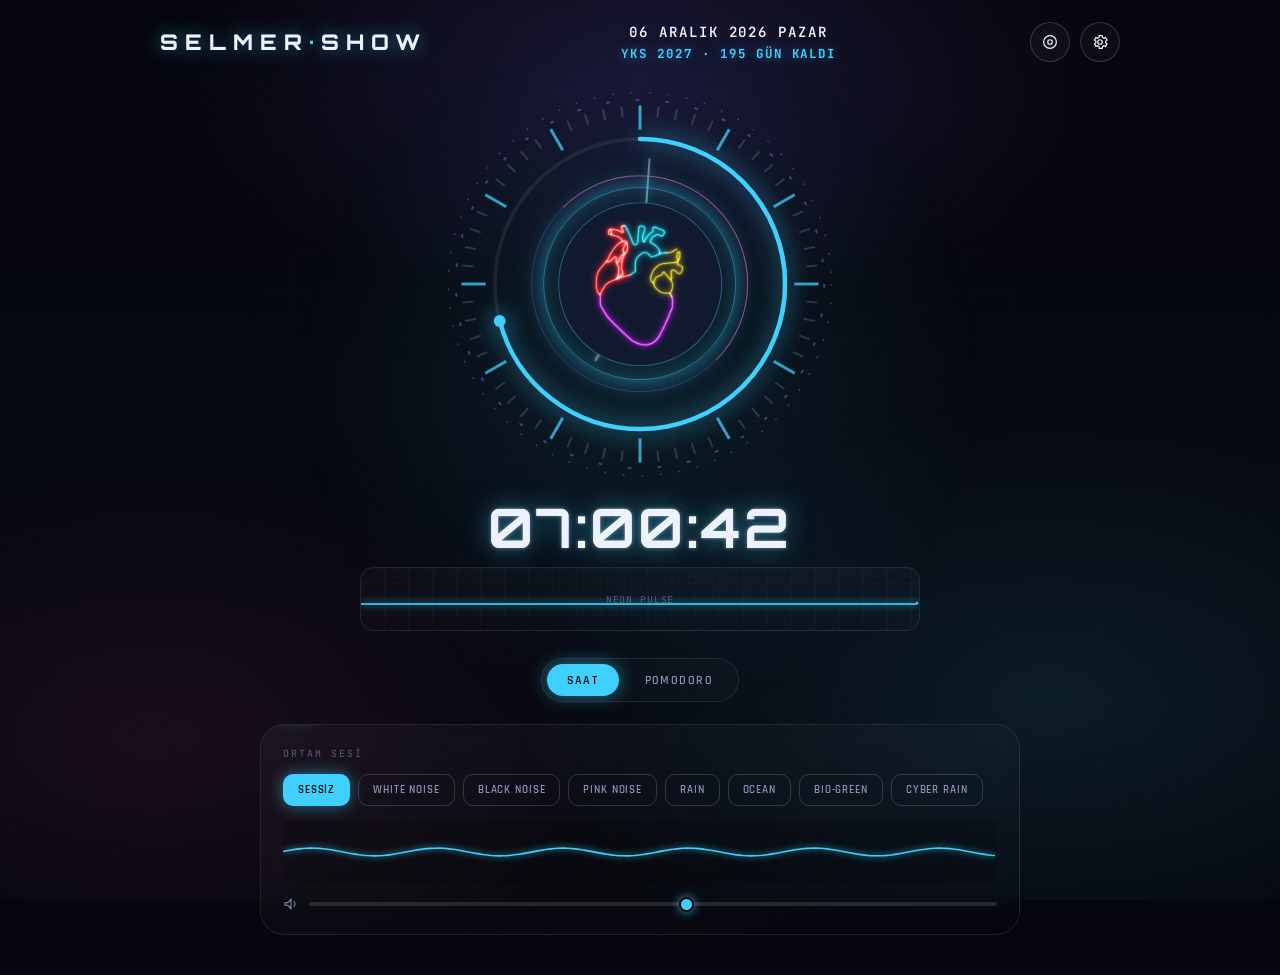
==== Pomodoro Clock.html @ 76d6b00a "Düzenleme-1" ====
<!DOCTYPE html>
<html lang="tr">
<head>
<meta charset="UTF-8">
<meta name="viewport" content="width=device-width, initial-scale=1.0, viewport-fit=cover">
<meta name="color-scheme" content="dark">
<title>SelmerShow // Odaklama ve Takip Arayüzü</title>
<link rel="preconnect" href="https://fonts.googleapis.com">
<link rel="preconnect" href="https://fonts.gstatic.com" crossorigin>
<link href="https://fonts.googleapis.com/css2?family=Orbitron:wght@500;700;800;900&family=Rajdhani:wght@400;500;600;700&family=JetBrains+Mono:wght@400;500;600;700&display=swap" rel="stylesheet">
<style>
*,*::before,*::after{box-sizing:border-box; margin:0; padding:0;}
html,body{height:100%;}
body{
  font-family:'Rajdhani',sans-serif;
  background:#05060d;
  color:#eef2ff;
  overflow-x:hidden;
  min-height:100vh;
  -webkit-font-smoothing:antialiased;
  text-rendering:optimizeLegibility;
}
button, input{font-family:inherit; color:inherit;}
button{cursor:pointer; background:none; border:none;}
img{-webkit-user-drag:none; user-select:none;}
::selection{background:rgba(120,160,255,.35);}

:root{
  --void-0:#05060d; --void-1:#0a0d1a; --void-2:#121a30; --void-3:#1b2545;
  --hairline: rgba(255,255,255,.09); --hairline-strong: rgba(255,255,255,.16);
  --text-0:#eef2ff; --text-dim:#8b93b8; --text-dimmer:#525c82;
  --radius-s:6px; --radius-m:14px; --radius-l:24px;
  --ease:cubic-bezier(.16,.84,.44,1);
  --beat-duration:0.95s; --glow-intensity:0.45;
  --tilt-x:0deg; --tilt-y:0deg; --px:0px; --py:0px;
  --c1:#3fd0ff; --c1-rgb:63,208,255; --c2:#7b6cff; --c2-rgb:123,108,255; --c3:#ff5da2; --c3-rgb:255,93,162;
}
[data-theme="cyberpunkBlue"]{ --c1:#3fd0ff; --c1-rgb:63,208,255; --c2:#7b6cff; --c2-rgb:123,108,255; --c3:#ff5da2; --c3-rgb:255,93,162; }
[data-theme="bioGreen"]{ --c1:#39ff9e; --c1-rgb:57,255,158; --c2:#0ee6c8; --c2-rgb:14,230,200; --c3:#c6ff4e; --c3-rgb:198,255,78; }
[data-theme="volcanicOrange"]{ --c1:#ff6a2b; --c1-rgb:255,106,43; --c2:#ff2e63; --c2-rgb:255,46,99; --c3:#ffc24e; --c3-rgb:255,194,78; }
[data-theme="neonMagenta"]{ --c1:#e93dff; --c1-rgb:233,61,255; --c2:#7b2fff; --c2-rgb:123,47,255; --c3:#3fe0ff; --c3-rgb:63,224,255; }
[data-theme="emeraldForest"]{ --c1:#00ff9d; --c1-rgb:0,255,157; --c2:#059669; --c2-rgb:5,150,105; --c3:#34d399; --c3-rgb:52,211,153; }
[data-theme="midnightAmethyst"]{ --c1:#a855f7; --c1-rgb:168,85,247; --c2:#6366f1; --c2-rgb:99,102,241; --c3:#ec4899; --c3-rgb:236,72,153; }
[data-theme="sunsetGold"]{ --c1:#f59e0b; --c1-rgb:245,158,11; --c2:#ef4444; --c2-rgb:239,68,68; --c3:#fbbf24; --c3-rgb:251,191,36; }
[data-theme="oceanBreeze"]{ --c1:#06b6d4; --c1-rgb:6,182,212; --c2:#3b82f6; --c2-rgb:59,130,246; --c3:#67e8f9; --c3-rgb:103,232,249; }

#bgCanvas{position:fixed; inset:0; width:100%; height:100%; z-index:0; display:block;}
#celebrationCanvas{position:fixed; inset:0; width:100%; height:100%; z-index:90; pointer-events:none; display:block;}

@keyframes screenRumble {
  0% { transform: translate(0, 0) rotate(0deg); }
  15% { transform: translate(-6px, 4px) rotate(-0.5deg); }
  30% { transform: translate(6px, -4px) rotate(0.5deg); }
  45% { transform: translate(-5px, -3px) rotate(-0.3deg); }
  60% { transform: translate(5px, 3px) rotate(0.3deg); }
  75% { transform: translate(-3px, 2px) rotate(-0.2deg); }
  100% { transform: translate(0, 0) rotate(0deg); }
}
body.screen-shake {
  animation: screenRumble 0.55s ease-in-out;
}
.void-overlay{
  position:fixed; inset:0; z-index:1; pointer-events:none;
  background:
    radial-gradient(ellipse 60% 45% at 50% 8%, rgba(var(--c2-rgb),.16), transparent 60%),
    radial-gradient(ellipse 70% 55% at 82% 78%, rgba(var(--c1-rgb),.10), transparent 60%),
    radial-gradient(ellipse 60% 50% at 12% 82%, rgba(var(--c3-rgb),.08), transparent 60%),
    linear-gradient(180deg, var(--void-0) 0%, #070911 45%, var(--void-0) 100%);
  transition:background 1.1s var(--ease);
}
.void-overlay::after{
  content:''; position:absolute; inset:0;
  background-image:
    linear-gradient(rgba(255,255,255,.025) 1px, transparent 1px),
    linear-gradient(90deg, rgba(255,255,255,.025) 1px, transparent 1px);
  background-size:42px 42px;
  mask-image:radial-gradient(ellipse 70% 60% at 50% 40%, black, transparent 75%);
  opacity:.5;
}
.pulse-field{
  position:fixed; inset:0; z-index:1; pointer-events:none;
  background:radial-gradient(circle at 50% 42%, rgba(var(--c1-rgb),.10), transparent 42%);
  animation:pulseField var(--beat-duration) ease-in-out infinite;
  transition:background 1.1s var(--ease);
}
@keyframes pulseField{ 0%{opacity:.5;} 14%{opacity:1;} 30%{opacity:.4;} 45%{opacity:.75;} 100%{opacity:.5;} }

#app{
  position:relative; z-index:2; min-height:100vh;
  display:flex; flex-direction:column; align-items:center;
  padding:22px 20px 40px;
  transition:opacity .6s var(--ease), transform .6s var(--ease), filter .6s var(--ease);
}
body.deep-focus-active #app{ opacity:0; pointer-events:none; transform:scale(.96); filter:blur(6px); }

.topbar{
  width:100%; max-width:960px;
  display:flex; align-items:center; justify-content:space-between; gap:16px;
  margin-bottom:clamp(18px, 4vh, 46px);
}
.brand-block{display:flex; flex-direction:column; gap:2px;}
.brand{
  font-family:'Orbitron', sans-serif; font-weight:800; font-size:clamp(1rem,2.4vw,1.35rem);
  letter-spacing:.32em; color:var(--text-0);
  text-shadow:0 0 18px rgba(var(--c1-rgb),.55);
}
.brand span{color:var(--c1);}
.brand-eyebrow{
  font-family:'JetBrains Mono', monospace; font-size:.6rem; letter-spacing:.24em;
  color:var(--text-dimmer); text-transform:uppercase;
}
.date-cluster{ text-align:center; display:flex; flex-direction:column; gap:4px; font-family:'JetBrains Mono', monospace; flex:1; align-items:center; }
#dateLocaleText{ font-size:.88rem; letter-spacing:.14em; font-weight:600; color:var(--text-0); transition:opacity .5s var(--ease); }
#dateCycleText{ font-size:.78rem; letter-spacing:.16em; font-weight:700; color:var(--c1); text-shadow:0 0 12px rgba(var(--c1-rgb),.5); opacity:1; }
.top-actions{display:flex; gap:10px;}
.icon-btn{
  width:40px; height:40px; border-radius:50%;
  border:1px solid var(--hairline-strong); background:rgba(255,255,255,.03);
  display:flex; align-items:center; justify-content:center;
  transition:border-color .25s, box-shadow .25s, transform .2s;
}
.icon-btn svg{width:18px; height:18px; stroke:var(--text-0); fill:none; stroke-width:1.6;}
.icon-btn:hover{border-color:rgba(var(--c1-rgb),.6); box-shadow:0 0 16px rgba(var(--c1-rgb),.35); transform:translateY(-1px);}
.icon-btn:active{transform:translateY(0);}
.icon-btn.is-on{border-color:rgba(var(--c1-rgb),.75); box-shadow:0 0 16px rgba(var(--c1-rgb),.45); background:rgba(var(--c1-rgb),.12);}

.cockpit{ width:100%; max-width:960px; display:flex; flex-direction:column; align-items:center; perspective:1400px; }
.ring-cluster{
  position:relative; width:clamp(230px, 32vw, 372px); aspect-ratio:1/1;
  transform-style:preserve-3d; transform:rotateX(var(--tilt-x)) rotateY(var(--tilt-y));
  transition:transform .1s linear; margin-bottom:clamp(14px,2.6vh,26px);
}
.parallax-layer{position:absolute; inset:0; transform:translate3d(var(--px,0),var(--py,0),0);}
.ring-svg{position:absolute; inset:0; width:100%; height:100%; overflow:visible;}
.tick{stroke:var(--text-dimmer);}
.tick-hour{stroke:rgba(var(--c1-rgb),.75); stroke-width:1.6;}
.tick-minute{stroke:rgba(255,255,255,.16); stroke-width:1;}
.deco-arc{fill:none; stroke:rgba(var(--c2-rgb),.5); stroke-width:1; stroke-dasharray:2 14;}
.deco-arc-2{fill:none; stroke:rgba(var(--c3-rgb),.4); stroke-width:.75; stroke-dasharray:1 9;}
#decoGroup{transform-origin:100px 100px; animation:spinSlow 130s linear infinite;}
#decoGroup2{transform-origin:100px 100px; animation:spinSlow 95s linear infinite reverse;}
@keyframes spinSlow{ to{ transform:rotate(360deg); } }
.sec-track{fill:none; stroke:rgba(255,255,255,.07); stroke-width:2;}
.sec-progress{
  fill:none; stroke:var(--c1); stroke-width:2.4; stroke-linecap:round;
  filter:drop-shadow(0 0 6px rgba(var(--c1-rgb),.9)); transition:stroke .6s;
}
.sec-dot{fill:var(--c1); filter:drop-shadow(0 0 7px rgba(var(--c1-rgb),1));}
.hands{position:absolute; inset:0;}
.hand{
  position:absolute; top:50%; left:50%; transform-origin:50% 0%; border-radius:3px;
  background:linear-gradient(to bottom, var(--text-0), rgba(255,255,255,.35));
  box-shadow:0 0 8px rgba(var(--c1-rgb),.5);
}
.hand-hour{width:3.4px; height:24%; margin-left:-1.7px;}
.hand-minute{width:2.4px; height:34%; margin-left:-1.2px; background:linear-gradient(to bottom, var(--c1), rgba(255,255,255,.4));}
.hand-cap{
  position:absolute; top:50%; left:50%; width:8px; height:8px; margin:-4px 0 0 -4px;
  border-radius:50%; background:var(--c1); box-shadow:0 0 10px rgba(var(--c1-rgb),.9); z-index:3;
}
.avatar-ring{position:absolute; top:50%; left:50%; width:44%; height:44%; transform:translate(-50%,-50%);}
.avatar-pulse{position:relative; width:100%; height:100%; transform-origin:50% 50%; animation:heartbeat var(--beat-duration) ease-in-out infinite;}
.avatar-pulse{position:relative; width:100%; height:100%; transform-origin:50% 50%; animation:heartbeat var(--beat-duration) cubic-bezier(0.4, 0, 0.2, 1) infinite;}
@keyframes heartbeat{
  0%, 100%{transform:scale(1);}
  20%{transform:scale(1.038);}
  38%{transform:scale(0.99);}
  52%{transform:scale(1.018);}
  68%{transform:scale(1);}
}
.avatar-glow{
  position:absolute; inset:-34%; border-radius:50%; pointer-events:none;
  background:radial-gradient(circle, rgba(var(--c1-rgb),calc(var(--glow-intensity) * .35)) 0%, rgba(var(--c1-rgb),0) 68%);
  filter:blur(3px);
  animation:glowBeat var(--beat-duration) cubic-bezier(0.4, 0, 0.2, 1) infinite;
}
@keyframes glowBeat{
  0%, 100%{opacity:0.4; transform:scale(1);}
  20%{opacity:0.7; transform:scale(1.03);}
  52%{opacity:0.55; transform:scale(1.01);}
}
.avatar-circle{
  position:absolute; inset:0; border-radius:50%; overflow:hidden; background:var(--void-2);
  box-shadow:0 0 0 1px rgba(var(--c1-rgb),.4) inset;
}
.avatar-circle img{width:100%; height:100%; object-fit:cover; display:block;}
.avatar-ring-border{
  position:absolute; inset:-9%; border-radius:50%; pointer-events:none;
  border:1px solid rgba(var(--c1-rgb),.5);
  box-shadow:0 0 22px rgba(var(--c1-rgb),calc(var(--glow-intensity) * 1.1)), inset 0 0 16px rgba(var(--c1-rgb),.22);
}
.avatar-ring-border::before, .avatar-ring-border::after{ content:''; position:absolute; border-radius:50%; border:1px solid rgba(var(--c2-rgb),.3); }
.avatar-ring-border::before{inset:-13px;}
.avatar-ring-border::after{inset:-13px; border-color:transparent; border-top-color:rgba(var(--c3-rgb),.55); border-right-color:rgba(var(--c3-rgb),.55); animation:spinSlow 12s linear infinite;}

.digital-time{
  font-family:'Orbitron', sans-serif; font-weight:700; font-size:clamp(2.1rem, 6.4vw, 3.4rem);
  letter-spacing:.05em; color:var(--text-0);
  text-shadow:0 0 26px rgba(var(--c1-rgb),.5), 0 0 4px rgba(255,255,255,.4);
  font-variant-numeric:tabular-nums; margin-bottom:6px;
}
.ekg-strip{
  position:relative; width:min(92vw, 560px); height:64px;
  border:1px solid var(--hairline); border-radius:var(--radius-m);
  background:linear-gradient(180deg, rgba(255,255,255,.025), rgba(255,255,255,.01));
  overflow:hidden; margin-bottom:clamp(18px,3vh,30px);
}
#ekgCanvas{position:absolute; inset:0; width:100%; height:100%;}
.ekg-meta{
  position:absolute; inset:0; display:flex; align-items:center; justify-content:space-between;
  padding:0 14px; pointer-events:none;
  font-family:'JetBrains Mono', monospace; font-size:.66rem; letter-spacing:.08em; color:var(--text-dim);
}
.ekg-meta b{color:var(--c1); font-weight:600;}
.ekg-meta .profile-caption{color:var(--text-dimmer); text-transform:uppercase; font-size:.6rem;}

.mode-tabs{
  display:flex; gap:6px; padding:5px; border-radius:999px;
  border:1px solid var(--hairline); background:rgba(255,255,255,.02); margin-bottom:22px;
}
.mode-tabs button{
  font-family:'Rajdhani',sans-serif; font-weight:600; font-size:.78rem; letter-spacing:.12em;
  padding:8px 20px; border-radius:999px; color:var(--text-dim);
  transition:color .25s, background .25s, box-shadow .25s;
}
.mode-tabs button.active{ color:var(--void-0); background:var(--c1); box-shadow:0 0 18px rgba(var(--c1-rgb),.55); }

.panels{ width:100%; max-width:760px; display:grid; grid-template-columns:1fr; gap:18px; }
.panels.has-pomodoro{grid-template-columns:1fr 1fr;}
.panel{
  border:1px solid var(--hairline); border-radius:var(--radius-l);
  background:linear-gradient(160deg, rgba(255,255,255,.035), rgba(255,255,255,.008));
  padding:22px; backdrop-filter:blur(6px); position:relative; overflow:hidden;
}
.panel::before{
  content:''; position:absolute; top:-1px; left:18px; width:34px; height:1px;
  background:var(--c1); box-shadow:0 0 8px rgba(var(--c1-rgb),.8);
}
.panel-label{
  font-family:'JetBrains Mono', monospace; font-size:.62rem; letter-spacing:.2em;
  color:var(--text-dimmer); text-transform:uppercase; margin-bottom:14px; display:block;
}
.pomodoro-panel{display:none; flex-direction:column; align-items:center; text-align:center;}
.pomodoro-panel.visible{display:flex;}
.pomodoro-ring-wrap{position:relative; width:168px; height:168px; margin-bottom:10px;}
.pomodoro-ring-wrap svg{width:100%; height:100%; transform:rotate(-90deg);}
.pring-track{fill:none; stroke:rgba(255,255,255,.07); stroke-width:6;}
.pring-progress{fill:none; stroke:var(--c1); stroke-width:6; stroke-linecap:round; filter:drop-shadow(0 0 8px rgba(var(--c1-rgb),.75)); transition:stroke .5s;}
.pomodoro-center{position:absolute; inset:0; display:flex; flex-direction:column; align-items:center; justify-content:center;}
#pomodoroSessionType{font-family:'JetBrains Mono',monospace; font-size:.62rem; letter-spacing:.16em; color:var(--text-dim); margin-bottom:4px;}
#pomodoroTimeLabel{font-family:'Orbitron',sans-serif; font-weight:700; font-size:1.7rem; font-variant-numeric:tabular-nums;}
.pomodoro-controls{display:flex; gap:10px; margin:14px 0 12px;}
.pbtn{
  font-family:'Rajdhani',sans-serif; font-weight:700; font-size:.75rem; letter-spacing:.1em;
  padding:9px 18px; border-radius:999px; border:1px solid var(--hairline-strong); transition:all .2s;
}
.pbtn-primary{background:var(--c1); color:var(--void-0); border-color:transparent;}
.pbtn-primary:hover{box-shadow:0 0 18px rgba(var(--c1-rgb),.6); transform:translateY(-1px);}
.pbtn-ghost:hover{border-color:rgba(var(--c1-rgb),.6); color:var(--c1);}
.session-dots{display:flex; gap:7px;}
.session-dot{width:7px; height:7px; border-radius:50%; background:rgba(255,255,255,.15); transition:all .3s;}
.session-dot.filled{background:var(--c1); box-shadow:0 0 8px rgba(var(--c1-rgb),.8);}
.sound-panel{display:flex; flex-direction:column;}
.sound-presets{display:flex; gap:8px; flex-wrap:wrap; margin-bottom:14px;}
.preset-btn{
  font-size:.68rem; font-weight:600; letter-spacing:.08em; padding:8px 14px; border-radius:10px;
  border:1px solid var(--hairline-strong); color:var(--text-dim); transition:all .2s;
}
.preset-btn.active{color:var(--void-0); background:var(--c1); border-color:transparent; box-shadow:0 0 16px rgba(var(--c1-rgb),.5);}
.preset-btn:not(.active):hover{border-color:rgba(var(--c1-rgb),.5); color:var(--text-0);}
#waveCanvas{width:100%; height:64px; border-radius:var(--radius-s); background:rgba(0,0,0,.18); margin-bottom:12px;}
.volume-row{display:flex; align-items:center; gap:10px;}
.volume-row svg{width:16px; height:16px; stroke:var(--text-dim); fill:none; stroke-width:1.6; flex-shrink:0;}

input[type="range"]{ -webkit-appearance:none; appearance:none; width:100%; height:4px; border-radius:4px; background:rgba(255,255,255,.12); outline:none; }
input[type="range"]::-webkit-slider-thumb{
  -webkit-appearance:none; width:15px; height:15px; border-radius:50%;
  background:var(--c1); box-shadow:0 0 10px rgba(var(--c1-rgb),.8); cursor:pointer; border:2px solid var(--void-0);
}
input[type="range"]::-moz-range-thumb{
  width:15px; height:15px; border-radius:50%; background:var(--c1);
  box-shadow:0 0 10px rgba(var(--c1-rgb),.8); cursor:pointer; border:2px solid var(--void-0);
}
input[type="color"]{
  -webkit-appearance:none; width:38px; height:38px; border:1px solid var(--hairline-strong);
  border-radius:50%; overflow:hidden; background:none; cursor:pointer; padding:0;
}
input[type="color"]::-webkit-color-swatch-wrapper{padding:0;}
input[type="color"]::-webkit-color-swatch{border:none; border-radius:50%;}
.switch{position:relative; width:52px; height:26px; border-radius:999px; background:rgba(255,255,255,.1); border:1px solid var(--hairline-strong); flex-shrink:0;}
.switch input{position:absolute; inset:0; opacity:0; cursor:pointer; margin:0;}
.switch-track{position:absolute; inset:2px; border-radius:999px; transition:background .25s;}
.switch-thumb{ position:absolute; top:2px; left:2px; width:20px; height:20px; border-radius:50%; background:var(--text-0); transition:transform .25s var(--ease), background .25s; }
.switch input:checked ~ .switch-thumb{transform:translateX(26px); background:var(--void-0);}
.switch input:checked ~ .switch-track{background:rgba(var(--c1-rgb),.55);}

.deep-focus-overlay{
  position:fixed; inset:0; z-index:40; display:flex; flex-direction:column; align-items:center; justify-content:center;
  background:rgba(3, 4, 10, 0.94); backdrop-filter:blur(16px);
  opacity:0; visibility:hidden; pointer-events:none; transition:opacity .7s var(--ease);
}
body.deep-focus-active .deep-focus-overlay{opacity:1; visibility:visible; pointer-events:auto;}
.df-mount{position:relative; width:min(56vw,56vh,420px); aspect-ratio:1/1; margin-bottom:28px;}
.df-mount .avatar-ring{width:100%; height:100%;}
.deep-focus-overlay .avatar-pulse{animation:none !important; transform:scale(1) !important;}
.deep-focus-overlay .avatar-glow{animation:none !important; opacity:0.35 !important;}
.df-time{
  font-family:'Orbitron',sans-serif; font-weight:800; font-size:clamp(3.8rem,11vw,6.8rem);
  letter-spacing:.06em; font-variant-numeric:tabular-nums; text-shadow:0 0 50px rgba(var(--c1-rgb),.75); color:var(--text-0);
}
.df-session-label{ font-family:'JetBrains Mono',monospace; font-size:.7rem; letter-spacing:.2em; color:var(--text-dim); margin-top:10px; text-transform:uppercase; }
.df-focus{ font-family:'JetBrains Mono',monospace; font-size:.85rem; letter-spacing:.1em; color:var(--c1); margin-top:6px; }
.exit-df{
  position:absolute; top:26px; right:26px; display:flex; align-items:center; gap:8px;
  font-size:.68rem; letter-spacing:.15em; color:var(--text-dim);
  padding:9px 16px; border:1px solid var(--hairline-strong); border-radius:999px; opacity:.55; transition:all .25s;
}
.exit-df:hover{opacity:1; border-color:rgba(var(--c1-rgb),.6); color:var(--text-0);}

.drawer-backdrop{
  position:fixed; inset:0; z-index:48; background:rgba(3,4,10,.55); backdrop-filter:blur(3px);
  opacity:0; visibility:hidden; transition:opacity .35s var(--ease);
}
.drawer-backdrop.open{opacity:1; visibility:visible;}
.settings-drawer{
  position:fixed; top:0; right:0; bottom:0; z-index:49; width:min(92vw, 380px);
  background:linear-gradient(160deg, #0c1020, #080a14); border-left:1px solid var(--hairline-strong);
  transform:translateX(100%); transition:transform .4s var(--ease); display:flex; flex-direction:column;
}
.settings-drawer.open{transform:translateX(0);}
.drawer-header{
  display:flex; align-items:center; justify-content:space-between; padding:22px 22px 16px;
  border-bottom:1px solid var(--hairline); font-family:'Orbitron',sans-serif; font-weight:700; font-size:.85rem; letter-spacing:.24em;
}
.drawer-body{padding:20px 22px 40px; overflow-y:auto; flex:1;}
.drawer-body::-webkit-scrollbar{width:6px;}
.drawer-body::-webkit-scrollbar-thumb{background:rgba(var(--c1-rgb),.35); border-radius:4px;}
.settings-section{margin-bottom:30px;}
.settings-section-title{
  font-family:'JetBrains Mono',monospace; font-size:.64rem; letter-spacing:.2em; color:var(--text-dimmer);
  text-transform:uppercase; margin-bottom:14px; display:flex; align-items:center; gap:8px;
}
.settings-section-title::after{content:''; flex:1; height:1px; background:var(--hairline);}
.profile-options{display:flex; gap:12px;}
.profile-option{
  flex:1; border:1px solid var(--hairline-strong); border-radius:var(--radius-m); padding:12px;
  display:flex; flex-direction:column; align-items:center; gap:8px; transition:all .2s; background:rgba(255,255,255,.02);
}
.profile-option img{width:58px; height:58px; border-radius:50%; object-fit:cover; border:1px solid var(--hairline-strong);}
.profile-option span{font-size:.62rem; letter-spacing:.08em; color:var(--text-dim); text-transform:uppercase; font-family:'JetBrains Mono',monospace;}
.profile-option.selected{border-color:var(--c1); box-shadow:0 0 16px rgba(var(--c1-rgb),.35);}
.profile-option.selected img{box-shadow:0 0 12px rgba(var(--c1-rgb),.6);}
.profile-option.selected span{color:var(--c1);}
.theme-swatches{display:flex; gap:10px; flex-wrap:wrap; align-items:center;}
.theme-swatch{width:40px; height:40px; border-radius:50%; border:2px solid transparent; position:relative; transition:all .2s;}
.theme-swatch.selected{border-color:var(--text-0); transform:scale(1.08);}
.theme-swatch-label{font-size:.55rem; letter-spacing:.05em; color:var(--text-dimmer); text-align:center; margin-top:5px; font-family:'JetBrains Mono',monospace;}
.swatch-wrap{display:flex; flex-direction:column; align-items:center;}
.range-row{margin-bottom:16px;}
.range-row-head{display:flex; justify-content:space-between; font-size:.72rem; color:var(--text-dim); margin-bottom:8px; letter-spacing:.05em;}
.range-row-head b{color:var(--text-0); font-family:'JetBrains Mono',monospace; font-weight:600;}
.mode3d-row{display:flex; align-items:center; justify-content:space-between; padding:4px 2px;}
.mode3d-row .lbl{font-size:.78rem; color:var(--text-dim);}
.mode3d-row .lbl b{color:var(--text-0);}
.donut-row{display:flex; align-items:center; gap:18px; margin-bottom:22px;}
.donut-wrap{position:relative; width:92px; height:92px; flex-shrink:0;}
.donut-wrap svg{width:100%; height:100%; transform:rotate(-90deg);}
.donut-track{fill:none; stroke:rgba(255,255,255,.08); stroke-width:7;}
.donut-progress{fill:none; stroke:var(--c1); stroke-width:7; stroke-linecap:round; filter:drop-shadow(0 0 6px rgba(var(--c1-rgb),.7)); transition:stroke-dashoffset .6s var(--ease), stroke .5s;}
.donut-label{position:absolute; inset:0; display:flex; align-items:center; justify-content:center; font-family:'Orbitron',sans-serif; font-weight:700; font-size:.95rem;}
.donut-copy{font-size:.68rem; color:var(--text-dim); line-height:1.5;}
.donut-copy b{display:block; color:var(--text-0); font-size:.9rem; margin-bottom:3px; font-family:'JetBrains Mono',monospace;}
.weekly-bars{display:flex; align-items:flex-end; gap:8px; height:90px; padding-top:10px;}
.wbar-col{flex:1; display:flex; flex-direction:column; align-items:center; gap:6px; height:100%; justify-content:flex-end;}
.wbar{
  width:100%; border-radius:4px 4px 2px 2px; background:linear-gradient(180deg, var(--c1), rgba(var(--c1-rgb),.25));
  box-shadow:0 0 8px rgba(var(--c1-rgb),.35); position:relative; min-height:3px;
}
.wbar.today{background:linear-gradient(180deg, var(--c3), rgba(var(--c3-rgb),.3)); box-shadow:0 0 10px rgba(var(--c3-rgb),.55);}
.wbar-label{font-size:.58rem; color:var(--text-dimmer); font-family:'JetBrains Mono',monospace;}

.toast-container{
  position:fixed; top:20px; left:50%; transform:translateX(-50%); z-index:60;
  display:flex; flex-direction:column; gap:10px; align-items:center; pointer-events:none;
}
.toast{
  display:flex; align-items:center; gap:10px; padding:12px 20px; border-radius:var(--radius-m);
  background:rgba(10,13,26,.9); border:1px solid rgba(var(--c1-rgb),.4);
  box-shadow:0 8px 28px rgba(0,0,0,.5), 0 0 20px rgba(var(--c1-rgb),.25);
  font-size:.72rem; letter-spacing:.08em; color:var(--text-0);
  transform:perspective(600px) rotateX(-90deg); transform-origin:50% 0%; opacity:0; animation:toastIn .5s var(--ease) forwards;
}
.toast.hide{animation:toastOut .35s var(--ease) forwards;}
.toast .dot{width:7px; height:7px; border-radius:50%; background:var(--c1); box-shadow:0 0 8px rgba(var(--c1-rgb),.9); flex-shrink:0;}
@keyframes toastIn{ to{ transform:perspective(600px) rotateX(0deg); opacity:1; } }
@keyframes toastOut{ to{ transform:perspective(600px) rotateX(-90deg) translateY(-6px); opacity:0; } }

@media (max-width:720px){
  .brand-eyebrow{display:none;}
  .panels.has-pomodoro{grid-template-columns:1fr;}
  .settings-drawer{width:100vw;}
  .date-cluster #dateCycleText{display:none;}
}
@media (max-width:420px){
  .brand{letter-spacing:.2em; font-size:.85rem;}
  .ekg-meta{font-size:.58rem;}
}
button:focus-visible, input:focus-visible, [tabindex]:focus-visible{ outline:2px solid var(--c1); outline-offset:3px; border-radius:4px; }
@media (prefers-reduced-motion: reduce){
  *{animation-duration:.001ms !important; animation-iteration-count:1 !important; transition-duration:.001ms !important;}
}
body[data-mode3d="off"] #decoGroup, body[data-mode3d="off"] #decoGroup2, body[data-mode3d="off"] .avatar-ring-border::after{ animation-play-state:paused; }
body[data-mode3d="off"] .ring-cluster{ perspective:none; }

/* Deep Focus Atmosphere & Scale CSS */
.deep-focus-overlay[data-atmosphere="space"] {
  background: radial-gradient(circle at 50% 50%, #0d122b 0%, #03050c 100%) !important;
}
.deep-focus-overlay[data-atmosphere="matrix"] {
  background: radial-gradient(circle at 50% 50%, #031e13 0%, #010805 100%) !important;
}
.deep-focus-overlay[data-atmosphere="volcanic"] {
  background: radial-gradient(circle at 50% 50%, #2b0d14 0%, #080204 100%) !important;
}
.deep-focus-overlay[data-atmosphere="amethyst"] {
  background: radial-gradient(circle at 50% 50%, #1e0d2b 0%, #050208 100%) !important;
}

.df-scale-wrapper {
  display: flex;
  flex-direction: column;
  align-items: center;
  justify-content: center;
  transition: transform 0.3s var(--ease);
  transform-origin: center center;
}

/* Customization & Transition Styles */
.pulse-field, .avatar-pulse, .avatar-glow, .avatar-ring, .ekg-strip, .ring-cluster, .cockpit, #app {
  transition: opacity 0.5s var(--ease), filter 0.5s var(--ease), transform 0.5s var(--ease);
}
body.no-heart-pulse .pulse-field { opacity: 0 !important; animation: none !important; }
body.no-heart-pulse .avatar-pulse { animation: none !important; transform: scale(1) !important; }
body.no-heart-pulse .avatar-glow { opacity: 0 !important; animation: none !important; }
body.clock-only-mode .avatar-ring { opacity: 0 !important; pointer-events: none !important; transform: translate(-50%,-50%) scale(0.8) !important; }
body.clock-only-mode .ekg-strip { opacity: 0 !important; pointer-events: none !important; max-height: 0 !important; margin: 0 !important; padding: 0 !important; overflow: hidden !important; }


.df-customize-btn {
  position: absolute; bottom: 26px; right: 26px; display: flex; align-items: center; gap: 8px;
  font-size: .68rem; letter-spacing: .15em; color: var(--text-dim);
  padding: 9px 16px; border: 1px solid var(--hairline-strong); border-radius: 999px; opacity: .75; transition: all .25s;
  background: rgba(10, 13, 26, 0.6); backdrop-filter: blur(12px); cursor: pointer; z-index: 42;
}
.df-customize-btn:hover, .df-customize-btn.active {
  opacity: 1; border-color: var(--c1); color: var(--text-0); background: rgba(var(--c1-rgb), 0.18);
  box-shadow: 0 0 16px rgba(var(--c1-rgb), 0.35);
}

.df-custom-panel {
  position: absolute; bottom: 72px; right: 26px; width: 280px;
  background: rgba(10, 14, 28, 0.94); border: 1px solid var(--hairline-strong); border-radius: var(--radius-m);
  padding: 16px; backdrop-filter: blur(20px);
  box-shadow: 0 12px 36px rgba(0,0,0,0.6), 0 0 20px rgba(var(--c1-rgb),0.15);
  z-index: 43; opacity: 0; visibility: hidden; transform: translateY(12px) scale(0.96);
  transition: all 0.3s var(--ease);
}
.df-custom-panel.open { opacity: 1; visibility: visible; transform: translateY(0) scale(1); }

.df-custom-header { display: flex; align-items: center; justify-content: space-between; margin-bottom: 14px; padding-bottom: 8px; border-bottom: 1px solid var(--hairline); }
.df-custom-header span { font-family: 'Orbitron', sans-serif; font-size: 0.68rem; letter-spacing: 0.18em; font-weight: 700; color: var(--text-0); }
.df-custom-close { font-size: 1.2rem; color: var(--text-dim); cursor: pointer; line-height: 1; padding: 2px 6px; }
.df-custom-close:hover { color: var(--c1); }

.df-toggle-row { display: flex; align-items: center; justify-content: space-between; margin-bottom: 10px; font-size: 0.75rem; color: var(--text-dim); }
.df-section-title { font-family: 'JetBrains Mono', monospace; font-size: 0.6rem; letter-spacing: 0.15em; color: var(--text-dimmer); text-transform: uppercase; margin: 14px 0 8px; }
.df-swatches { display: flex; gap: 8px; align-items: center; }
.df-swatch { width: 28px; height: 28px; border-radius: 50%; border: 1.5px solid transparent; cursor: pointer; transition: transform 0.2s; }
.df-swatch:hover { transform: scale(1.15); border-color: var(--text-0); }

body.df-hide-icon .df-mount, body.df-pomo-hide-icon .df-mount, body.df-digital-only .df-mount { display: none !important; }
body.df-hide-icon .df-time, body.df-pomo-hide-icon .df-time, body.df-digital-only .df-time { font-size: clamp(5rem, 16vw, 10rem) !important; margin-top: 0 !important; }
body.df-only-time .df-session-label, body.df-only-time .df-focus { display: none !important; }


/* Pomodoro Workspace Redesign CSS */
body.mode-pomodoro #ringCluster,
body.mode-pomodoro .digital-time,
body.mode-pomodoro .ekg-strip,
body.mode-pomodoro #soundPanel {
  display: none !important;
}

.pomodoro-workspace {
  width: 100%;
  max-width: 1080px;
  display: flex;
  flex-direction: column;
  gap: 20px;
  align-items: center;
  transition: opacity 0.5s var(--ease), transform 0.5s var(--ease);
  margin-bottom: 30px;
}

.pomo-top-row {
  width: 100%;
  display: flex;
  align-items: center;
  justify-content: space-between;
  gap: 16px;
  flex-wrap: wrap;
}

.pomo-top-panel {
  flex: 1;
  min-width: 280px;
  background: linear-gradient(160deg, rgba(var(--c1-rgb), 0.14), rgba(10, 13, 26, 0.85));
  border: 1px solid rgba(var(--c1-rgb), 0.4);
  border-radius: var(--radius-m);
  padding: 14px 22px;
  text-align: center;
  box-shadow: 0 8px 32px rgba(0,0,0,0.4), 0 0 24px rgba(var(--c1-rgb), 0.2);
  display: flex;
  align-items: center;
  justify-content: space-between;
}
.pomo-top-label {
  font-family: 'JetBrains Mono', monospace;
  font-size: 0.68rem;
  letter-spacing: 0.22em;
  color: var(--c1);
  text-transform: uppercase;
}
.pomo-top-time {
  font-family: 'Orbitron', sans-serif;
  font-weight: 800;
  font-size: clamp(1.4rem, 3.2vw, 2.2rem);
  letter-spacing: 0.06em;
  color: var(--text-0);
  text-shadow: 0 0 20px rgba(var(--c1-rgb), 0.6);
  font-variant-numeric: tabular-nums;
}

.pomo-open-config-btn {
  display: flex;
  align-items: center;
  gap: 8px;
  padding: 12px 20px;
  border-radius: var(--radius-m);
  border: 1px solid rgba(var(--c1-rgb), 0.5);
  background: rgba(var(--c1-rgb), 0.12);
  color: var(--text-0);
  font-family: 'Orbitron', sans-serif;
  font-size: 0.72rem;
  letter-spacing: 0.15em;
  font-weight: 700;
  cursor: pointer;
  transition: all 0.25s var(--ease);
  box-shadow: 0 0 16px rgba(var(--c1-rgb), 0.2);
}
.pomo-open-config-btn:hover {
  background: var(--c1);
  color: var(--void-0);
  box-shadow: 0 0 24px rgba(var(--c1-rgb), 0.6);
  transform: translateY(-2px);
}

.pomo-mid-grid {
  width: 100%;
  display: grid;
  grid-template-columns: 1fr 1.15fr;
  gap: 22px;
}
@media (max-width: 860px) {
  .pomo-mid-grid { grid-template-columns: 1fr; }
}

.pomo-ring-card {
  border: 1px solid var(--hairline-strong);
  border-radius: var(--radius-l);
  background: linear-gradient(160deg, rgba(255,255,255,.04), rgba(255,255,255,.01));
  padding: 28px 20px;
  backdrop-filter: blur(12px);
  display: flex;
  flex-direction: column;
  align-items: center;
  justify-content: center;
  position: relative;
}

.pomo-big-ring-wrap {
  position: relative;
  width: clamp(210px, 26vw, 250px);
  aspect-ratio: 1/1;
}
.pomo-big-ring-wrap svg {
  width: 100%;
  height: 100%;
  overflow: visible;
}
.pomo-big-center {
  position: absolute;
  inset: 0;
  display: flex;
  flex-direction: column;
  align-items: center;
  justify-content: center;
}
.pomo-badge {
  font-family: 'JetBrains Mono', monospace;
  font-size: 0.7rem;
  letter-spacing: 0.18em;
  color: var(--c1);
  font-weight: 700;
  background: rgba(var(--c1-rgb), 0.12);
  padding: 4px 12px;
  border-radius: 999px;
  border: 1px solid rgba(var(--c1-rgb), 0.3);
  margin-bottom: 6px;
}
.pomo-big-time {
  font-family: 'Orbitron', sans-serif;
  font-weight: 800;
  font-size: clamp(2.4rem, 5vw, 3.4rem);
  color: var(--text-0);
  text-shadow: 0 0 24px rgba(var(--c1-rgb), 0.5);
  font-variant-numeric: tabular-nums;
}
.pomo-status-sub {
  font-family: 'JetBrains Mono', monospace;
  font-size: 0.62rem;
  letter-spacing: 0.15em;
  color: var(--text-dimmer);
  margin-top: 4px;
}

.pomo-config-card {
  border: 1px solid var(--hairline-strong);
  border-radius: var(--radius-l);
  background: linear-gradient(160deg, rgba(255,255,255,.03), rgba(255,255,255,.008));
  padding: 24px;
  backdrop-filter: blur(12px);
  display: flex;
  flex-direction: column;
  gap: 16px;
}
.pomo-card-title {
  font-family: 'JetBrains Mono', monospace;
  font-size: 0.66rem;
  letter-spacing: 0.2em;
  color: var(--text-dimmer);
  text-transform: uppercase;
  border-bottom: 1px solid var(--hairline);
  padding-bottom: 8px;
}

.pomo-input-group {
  display: flex;
  flex-direction: column;
  gap: 12px;
}
.pomo-input-row {
  display: flex;
  align-items: center;
  justify-content: space-between;
  font-size: 0.8rem;
  font-weight: 600;
  color: var(--text-dim);
}
.num-step-input {
  display: flex;
  align-items: center;
  background: rgba(255,255,255,0.05);
  border: 1px solid var(--hairline-strong);
  border-radius: var(--radius-s);
  overflow: hidden;
}
.step-btn {
  width: 28px;
  height: 28px;
  font-weight: 700;
  font-size: 0.9rem;
  color: var(--text-0);
  background: rgba(255,255,255,0.06);
  cursor: pointer;
  transition: background 0.2s;
}
.step-btn:hover { background: rgba(var(--c1-rgb), 0.3); color: var(--void-0); }
.num-step-input input {
  width: 42px;
  text-align: center;
  background: none;
  border: none;
  font-family: 'JetBrains Mono', monospace;
  font-size: 0.85rem;
  font-weight: 700;
  color: var(--text-0);
  outline: none;
}

.pomo-type-selector {
  display: flex;
  gap: 8px;
  background: rgba(255,255,255,0.03);
  padding: 4px;
  border-radius: var(--radius-m);
  border: 1px solid var(--hairline);
}
.pomo-type-btn {
  flex: 1;
  padding: 8px;
  font-size: 0.72rem;
  font-weight: 700;
  letter-spacing: 0.1em;
  border-radius: var(--radius-s);
  color: var(--text-dim);
  transition: all 0.25s;
  cursor: pointer;
}
.pomo-type-btn.active {
  background: var(--c1);
  color: var(--void-0);
  box-shadow: 0 0 12px rgba(var(--c1-rgb), 0.4);
}

.pomo-action-row {
  display: flex;
  gap: 10px;
}
.pomo-start-btn { flex: 2; padding: 12px; font-size: 0.85rem; }

.pbtn-finish, .df-finish-btn {
  font-family: 'Orbitron', sans-serif;
  font-weight: 800;
  font-size: 0.82rem;
  letter-spacing: 0.18em;
  padding: 10px 22px;
  border-radius: 999px;
  border: 1px solid rgba(var(--c3-rgb), 0.5);
  background: rgba(var(--c3-rgb), 0.15);
  color: var(--c3);
  opacity: 0.55;
  backdrop-filter: blur(8px);
  cursor: pointer;
  transition: all 0.35s var(--ease);
  animation: finishPulse 2s ease-in-out infinite;
}
.pbtn-finish:hover, .df-finish-btn:hover {
  opacity: 1;
  background: var(--c3);
  color: var(--void-0);
  border-color: transparent;
  box-shadow: 0 0 26px rgba(var(--c3-rgb), 0.85), 0 0 10px rgba(var(--c3-rgb), 0.5);
  transform: translateY(-2px) scale(1.04);
}
@keyframes finishPulse {
  0%, 100% { box-shadow: 0 0 8px rgba(var(--c3-rgb), 0.2); }
  50% { box-shadow: 0 0 18px rgba(var(--c3-rgb), 0.55); }
}

.df-finish-btn {
  margin-top: 18px;
  font-size: 0.95rem;
  padding: 12px 32px;
  z-index: 42;
}

.pomo-alarm-select-row {
  display: flex;
  align-items: center;
  gap: 10px;
  font-size: 0.75rem;
  color: var(--text-dim);
  margin-top: 4px;
}
.pomo-alarm-select-row select {
  flex: 1;
  background: rgba(10, 13, 26, 0.8);
  border: 1px solid var(--hairline-strong);
  border-radius: var(--radius-s);
  color: var(--text-0);
  padding: 6px 10px;
  font-size: 0.72rem;
  outline: none;
}
.pomo-alarm-test-btn {
  padding: 6px 10px;
  border-radius: var(--radius-s);
  border: 1px solid var(--hairline-strong);
  background: rgba(255,255,255,0.05);
  cursor: pointer;
}
.pomo-alarm-test-btn:hover { border-color: var(--c1); }

/* Timeline Section CSS - Vertical Grid Side-By-Side */
.pomo-timeline-card {
  width: 100%;
  border: 1px solid var(--hairline-strong);
  border-radius: var(--radius-l);
  background: linear-gradient(160deg, rgba(255,255,255,.03), rgba(255,255,255,.008));
  padding: 24px;
  backdrop-filter: blur(14px);
  display: flex;
  flex-direction: column;
  max-height: 480px;
}
.pomo-timeline-header {
  display: flex;
  align-items: center;
  justify-content: space-between;
  margin-bottom: 16px;
  padding-bottom: 10px;
  border-bottom: 1px solid var(--hairline);
  font-family: 'Orbitron', sans-serif;
  font-size: 0.75rem;
  letter-spacing: 0.18em;
  color: var(--text-0);
}
.pomo-timeline-header small {
  font-family: 'JetBrains Mono', monospace;
  font-size: 0.65rem;
  color: var(--c1);
  font-weight: 700;
}

.pomo-timeline-track {
  display: flex;
  flex-direction: column;
  gap: 12px;
  overflow-y: auto;
  padding: 4px 6px 12px 2px;
  scrollbar-width: thin;
  scrollbar-color: rgba(var(--c1-rgb), 0.4) transparent;
  flex: 1;
}
.pomo-timeline-track::-webkit-scrollbar { width: 6px; }
.pomo-timeline-track::-webkit-scrollbar-thumb { background: rgba(var(--c1-rgb), 0.35); border-radius: 4px; }

.pomo-node {
  width: 100%;
  background: rgba(10, 14, 28, 0.85);
  border: 1px solid var(--hairline-strong);
  border-radius: var(--radius-m);
  padding: 14px 18px;
  display: flex;
  align-items: center;
  justify-content: space-between;
  position: relative;
  transition: all 0.3s var(--ease);
}
.pomo-node:hover {
  transform: translateX(4px);
  border-color: rgba(var(--c1-rgb), 0.6);
}
.pomo-node.completed {
  border-color: rgba(var(--c1-rgb), 0.5);
  background: linear-gradient(90deg, rgba(var(--c1-rgb), 0.12), rgba(10, 14, 28, 0.9));
  box-shadow: 0 4px 18px rgba(var(--c1-rgb), 0.15);
}
.pomo-node.active {
  border-color: var(--c1);
  background: linear-gradient(90deg, rgba(var(--c1-rgb), 0.25), rgba(10, 14, 28, 0.95));
  box-shadow: 0 0 24px rgba(var(--c1-rgb), 0.4);
  animation: nodePulse 2s ease-in-out infinite;
}
@keyframes nodePulse {
  0%, 100% { box-shadow: 0 0 16px rgba(var(--c1-rgb), 0.3); }
  50% { box-shadow: 0 0 28px rgba(var(--c1-rgb), 0.6); }
}

.pomo-node-info {
  display: flex;
  flex-direction: column;
  gap: 3px;
}
.pomo-node-title {
  font-family: 'Orbitron', sans-serif;
  font-size: 0.82rem;
  font-weight: 700;
  color: var(--text-0);
  letter-spacing: 0.08em;
}
.pomo-node-meta {
  font-family: 'JetBrains Mono', monospace;
  font-size: 0.68rem;
  color: var(--text-dim);
}
.pomo-node-right {
  display: flex;
  flex-direction: column;
  align-items: flex-end;
  gap: 4px;
}
.pomo-node-status {
  font-size: 0.6rem;
  font-family: 'JetBrains Mono', monospace;
  letter-spacing: 0.1em;
  padding: 3px 8px;
  border-radius: 6px;
  display: inline-block;
  font-weight: 700;
  text-transform: uppercase;
}
.pomo-node.completed .pomo-node-status { background: rgba(var(--c1-rgb), 0.22); color: var(--c1); border: 1px solid rgba(var(--c1-rgb), 0.4); }
.pomo-node.active .pomo-node-status { background: var(--c1); color: var(--void-0); }
.pomo-node.pending .pomo-node-status { background: rgba(255,255,255,0.06); color: var(--text-dimmer); }

.pomo-line-connector {
  position: relative;
  display: flex;
  align-items: center;
  justify-content: center;
  width: 100%;
  height: 24px;
  margin: -4px 0;
}
.pomo-line-connector::before {
  content: '';
  position: absolute;
  top: 0; bottom: 0; left: 24px;
  width: 2px;
  background: linear-gradient(180deg, var(--c1), rgba(var(--c1-rgb), 0.2));
}
.pomo-line-connector .break-badge {
  margin-left: 42px;
  font-family: 'JetBrains Mono', monospace;
  font-size: 0.62rem;
  font-weight: 700;
  color: var(--c1);
  background: rgba(10, 14, 28, 0.95);
  padding: 2px 10px;
  border-radius: 999px;
  border: 1px solid rgba(var(--c1-rgb), 0.4);
  box-shadow: 0 0 10px rgba(var(--c1-rgb), 0.25);
}

/* Modal Popup CSS for Ders & Mola Ayarları */
.pomo-modal-backdrop {
  position: fixed; inset: 0; z-index: 55;
  background: rgba(3, 4, 10, 0.7); backdrop-filter: blur(8px);
  opacity: 0; visibility: hidden; transition: all 0.35s var(--ease);
  display: flex; align-items: center; justify-content: center; padding: 20px;
}
.pomo-modal-backdrop.open { opacity: 1; visibility: visible; }
.pomo-modal {
  width: min(92vw, 440px);
  background: linear-gradient(160deg, #0d1224, #080a14);
  border: 1px solid rgba(var(--c1-rgb), 0.4);
  border-radius: var(--radius-l);
  padding: 26px;
  box-shadow: 0 16px 48px rgba(0,0,0,0.8), 0 0 32px rgba(var(--c1-rgb), 0.25);
  transform: scale(0.92) translateY(16px);
  transition: all 0.35s var(--ease);
}
.pomo-modal-backdrop.open .pomo-modal { transform: scale(1) translateY(0); }
.pomo-modal-header {
  display: flex; align-items: center; justify-content: space-between;
  margin-bottom: 20px; padding-bottom: 12px; border-bottom: 1px solid var(--hairline);
}
.pomo-modal-header span {
  font-family: 'Orbitron', sans-serif; font-size: 0.85rem; font-weight: 800;
  letter-spacing: 0.18em; color: var(--text-0);
}
.pomo-modal-close {
  font-size: 1.4rem; color: var(--text-dim); cursor: pointer; background: none; border: none;
}
.pomo-modal-close:hover { color: var(--c1); }

/* Timer Progress Styles (6+ Varieties) */
.pomo-linear-bar-wrap {
  width: 82%; height: 8px; background: rgba(255,255,255,0.08); border-radius: 999px;
  overflow: hidden; margin-top: 10px; display: none; box-shadow: inset 0 0 6px rgba(0,0,0,0.6);
  border: 1px solid rgba(var(--c1-rgb), 0.25);
}
.pomo-linear-bar-fill {
  height: 100%; width: 0%; background: linear-gradient(90deg, var(--c2), var(--c1)); border-radius: 999px;
  box-shadow: 0 0 14px var(--c1), 0 0 6px var(--c1); transition: width 0.3s var(--ease);
}
.progress-style-linear .pomo-linear-bar-wrap { display: block !important; }
.progress-style-linear .pring-progress,
.progress-style-linear .radial-fill-overlay,
.progress-style-linear .pring-dotted { display: none !important; }

.pomo-wave-canvas {
  position: absolute; inset: 0; width: 100%; height: 100%; border-radius: 50%;
  pointer-events: none; z-index: 1; display: none; opacity: 0.85;
}
.progress-style-wave .pomo-wave-canvas { display: block !important; }
.progress-style-wave .pring-progress { opacity: 0.2 !important; }

.pomo-particles-canvas {
  position: absolute; inset: 0; width: 100%; height: 100%; border-radius: 50%;
  pointer-events: none; z-index: 1; display: none;
}
.progress-style-particles .pomo-particles-canvas { display: block !important; }
.progress-style-particles .pring-progress { opacity: 0.25 !important; }

.pring-dotted {
  fill: none; stroke: var(--c1); stroke-width: 6; stroke-dasharray: 6 10; stroke-linecap: round;
  filter: drop-shadow(0 0 10px rgba(var(--c1-rgb),0.9)); transition: stroke-dashoffset 0.4s var(--ease);
  display: none; transform-origin: 110px 110px;
}
.progress-style-dotted .pring-dotted { display: block !important; }
.progress-style-dotted .pring-progress { display: none !important; }

.border-glow-box {
  position: absolute; inset: -12px; border-radius: var(--radius-l); pointer-events: none;
  border: 1px solid rgba(255,255,255,0.08); overflow: hidden; display: none; z-index: 0;
}
.border-glow-line {
  position: absolute; inset: 0; border-radius: var(--radius-l);
  padding: 3px; background: conic-gradient(from 0deg, var(--c1), transparent 35%, transparent 100%);
  -webkit-mask: linear-gradient(#fff 0 0) content-box, linear-gradient(#fff 0 0);
  -webkit-mask-composite: xor; mask-composite: exclude; opacity: 0.95;
  filter: drop-shadow(0 0 12px var(--c1));
}
.progress-style-border .border-glow-box { display: block !important; }
.progress-style-border .pring-progress { opacity: 0.2 !important; }

.radial-fill-overlay {
  position: absolute;
  inset: 0;
  border-radius: 50%;
  pointer-events: none;
  background: conic-gradient(rgba(var(--c1-rgb), 0.25) 0deg, transparent 0deg);
  mask-image: radial-gradient(circle, transparent 58%, black 60%);
  -webkit-mask-image: radial-gradient(circle, transparent 58%, black 60%);
  transition: background 0.3s var(--ease);
  display: none;
}
.progress-style-fill .radial-fill-overlay { display: block !important; }
.progress-style-fill .pring-track, .progress-style-fill .pring-progress { opacity: 0.25 !important; }

.progress-style-minimal .pring-track,
.progress-style-minimal .pring-progress,
.progress-style-minimal .pomo-big-ring-wrap svg,
.progress-style-minimal #dfMount svg {
  display: none !important;
}

body.df-pomo-hide-label .df-session-label,
body.df-pomo-hide-label .pomo-status-sub { display: none !important; }
body.df-pomo-hide-icon .pomo-badge { display: none !important; }
body.df-pomo-hide-ring .pomo-big-ring-wrap svg,
body.df-pomo-hide-ring .pomo-wave-canvas,
body.df-pomo-hide-ring .pomo-particles-canvas,
body.df-pomo-hide-ring .radial-fill-overlay,
body.df-pomo-hide-ring .pomo-linear-bar-wrap,
body.df-pomo-hide-ring .border-glow-box { display: none !important; }

.deep-focus-active.mode-pomodoro .df-mount {
  width: min(65vw, 65vh, 460px);
  aspect-ratio: 1/1;
  display: flex;
  align-items: center;
  justify-content: center;
}
.deep-focus-active.mode-pomodoro .df-mount #pomoBigRingWrap {
  width: 100%;
  height: 100%;
}
.deep-focus-active.mode-pomodoro #dfTime {
  display: none !important;
}
.deep-focus-active.mode-pomodoro #dfSessionLabel {
  display: none !important;
}

/* Enlarged UI & Accordion Menu CSS */
.pomodoro-workspace {
  width: 100%;
  max-width: 1040px;
  display: flex;
  flex-direction: column;
  gap: 24px;
  align-items: center;
  transition: opacity 0.5s var(--ease), transform 0.5s var(--ease);
  margin-bottom: 40px;
}
.pomo-ring-card {
  border: 1px solid var(--hairline-strong);
  border-radius: var(--radius-l);
  background: linear-gradient(160deg, rgba(255,255,255,.04), rgba(255,255,255,.01));
  padding: 32px 26px;
  backdrop-filter: blur(14px);
  display: flex;
  flex-direction: column;
  align-items: center;
  justify-content: center;
  position: relative;
}
.pomo-big-ring-wrap {
  position: relative;
  width: clamp(240px, 28vw, 290px);
  aspect-ratio: 1/1;
}
.pomo-big-time {
  font-family: 'Orbitron', sans-serif;
  font-weight: 800;
  font-size: clamp(2.8rem, 5.5vw, 3.8rem);
  color: var(--text-0);
  text-shadow: 0 0 28px rgba(var(--c1-rgb), 0.55);
  font-variant-numeric: tabular-nums;
}
.pomo-timeline-card {
  width: 100%;
  border: 1px solid var(--hairline-strong);
  border-radius: var(--radius-l);
  background: linear-gradient(160deg, rgba(255,255,255,.03), rgba(255,255,255,.008));
  padding: 26px 28px;
  backdrop-filter: blur(14px);
}
.pomo-node {
  min-width: 190px;
  padding: 14px 16px;
}

.pomo-config-card {
  border: 1px solid var(--hairline-strong);
  border-radius: var(--radius-l);
  background: linear-gradient(160deg, rgba(255,255,255,.03), rgba(255,255,255,.008));
  padding: 22px 24px;
  backdrop-filter: blur(14px);
  display: flex;
  flex-direction: column;
  gap: 16px;
  transition: all 0.4s var(--ease);
  overflow: hidden;
}
.pomo-config-header {
  display: flex;
  align-items: center;
  justify-content: space-between;
  cursor: pointer;
  user-select: none;
  padding-bottom: 4px;
  border-bottom: 1px solid var(--hairline);
  transition: color 0.2s;
}
.pomo-config-header:hover .pomo-card-title {
  color: var(--c1);
}
.pomo-card-title {
  font-family: 'JetBrains Mono', monospace;
  font-size: 0.72rem;
  letter-spacing: 0.2em;
  color: var(--text-dimmer);
  text-transform: uppercase;
}
.accordion-icon {
  font-size: 0.75rem;
  color: var(--c1);
  transition: transform 0.35s var(--ease);
}
.pomo-config-card.collapsed .accordion-icon {
  transform: rotate(180deg);
}
.pomo-config-body {
  display: flex;
  flex-direction: column;
  gap: 16px;
  max-height: 600px;
  opacity: 1;
  transition: max-height 0.4s var(--ease), opacity 0.3s var(--ease);
}
.pomo-config-card.collapsed .pomo-config-body {
  max-height: 0;
  opacity: 0;
  margin: 0;
  padding: 0;
  pointer-events: none;
  overflow: hidden;
}

</style>
</head>
<body data-theme="cyberpunkBlue" data-profile="neon2" data-mode3d="on">

<canvas id="bgCanvas"></canvas>
<canvas id="celebrationCanvas"></canvas>
<div class="void-overlay"></div>
<div class="pulse-field"></div>

<div id="app">
  <header class="topbar">
    <div class="brand-block">
      <h1 class="brand">SELMER<span>·</span>SHOW</h1>
    </div>
    <div class="date-cluster">
      <div id="dateLocaleText">—</div>
      <div id="dateCycleText">—</div>
    </div>
    <div class="top-actions">
      <button class="icon-btn" id="deepFocusBtn" title="Derin Odak" aria-label="Derin Odak modunu aç">
        <svg viewBox="0 0 24 24"><circle cx="12" cy="12" r="3"></circle><circle cx="12" cy="12" r="8.5"></circle></svg>
      </button>
      <button class="icon-btn" id="settingsBtn" title="Ayarlar" aria-label="Ayarlar panelini aç">
        <svg viewBox="0 0 24 24"><circle cx="12" cy="12" r="3"></circle><path d="M19.4 13a7.6 7.6 0 000-2l2-1.5-2-3.4-2.3.9a7.7 7.7 0 00-1.7-1L15 3.4h-4l-.4 2.6a7.7 7.7 0 00-1.7 1l-2.3-.9-2 3.4L6.6 11a7.6 7.6 0 000 2l-2 1.5 2 3.4 2.3-.9c.5.4 1.1.75 1.7 1l.4 2.6h4l.4-2.6c.6-.25 1.2-.6 1.7-1l2.3.9 2-3.4-2-1.5z"></path></svg>
      </button>
    </div>
  </header>

  <main class="cockpit">
    <div class="ring-cluster" id="ringCluster">
      <div class="parallax-layer layer-back" id="layerBack">
        <svg class="ring-svg" viewBox="0 0 200 200">
          <g id="ticksGroup"></g>
          <g id="decoGroup"><circle class="deco-arc" cx="100" cy="100" r="99"></circle></g>
          <g id="decoGroup2"><circle class="deco-arc-2" cx="100" cy="100" r="103"></circle></g>
        </svg>
      </div>
      <div class="parallax-layer layer-mid" id="layerMid">
        <svg class="ring-svg" viewBox="0 0 200 200">
          <circle class="sec-track" cx="100" cy="100" r="78"></circle>
          <circle class="sec-progress" id="secondsProgress" cx="100" cy="100" r="78" transform="rotate(-90 100 100)"></circle>
          <circle class="sec-dot" id="secondsDot" r="3.2"></circle>
        </svg>
        <div class="hands">
          <div class="hand hand-hour" id="handHour"></div>
          <div class="hand hand-minute" id="handMinute"></div>
          <div class="hand-cap"></div>
        </div>
      </div>
      <div class="parallax-layer layer-front" id="layerFront">
        <div class="avatar-ring" id="avatarRing">
          <div class="avatar-pulse" id="avatarPulse">
            <div class="avatar-glow"></div>
            <div class="avatar-circle" id="avatarCircle"><img id="avatarImg" alt="Biyometrik profil görseli"></div>
            <div class="avatar-ring-border"></div>
          </div>
        </div>
      </div>
    </div>

    <div class="digital-time" id="digitalTime">00:00:00</div>

    <div class="ekg-strip">
      <canvas id="ekgCanvas"></canvas>
      <div class="ekg-meta" style="justify-content:center;">
        <span class="profile-caption" id="profileCaption">NEON PULSE</span>
      </div>
    </div>

    
    <!-- POMODORO WORKSPACE VIEW -->
    <div class="pomodoro-workspace" id="pomodoroWorkspace" style="display:none;">
      <!-- Top Row: Toplam Çalışma & Modal Open Button -->
      <div class="pomo-top-row">
        <div class="pomo-top-panel">
          <span class="pomo-top-label">TOPLAM ÇALIŞMA SÜRESİ</span>
          <span class="pomo-top-time" id="pomoTotalWorkTime">00s 00dk 00sn</span>
        </div>
        <button class="pomo-open-config-btn" id="pomoOpenConfigBtn">
          <span>⚙ DERS & MOLA AYARLARI</span>
        </button>
      </div>

      <!-- Middle Grid: Left Big Timer, Right Etüt Çizelgesi -->
      <div class="pomo-mid-grid">
        <div class="pomo-ring-card">
          <div class="border-glow-box" id="pomoBorderGlowBox"><div class="border-glow-line" id="pomoBorderGlowLine"></div></div>
          <div class="pomo-big-ring-wrap" id="pomoBigRingWrap">
            <div class="radial-fill-overlay" id="pomoRadialFill"></div>
            <canvas class="pomo-wave-canvas" id="pomoWaveCanvas"></canvas>
            <canvas class="pomo-particles-canvas" id="pomoParticlesCanvas"></canvas>
            <svg viewBox="0 0 220 220">
              <circle class="pring-track" cx="110" cy="110" r="98"></circle>
              <circle class="pring-progress" id="pomoBigProgress" cx="110" cy="110" r="98" transform="rotate(-90 110 110)"></circle>
              <circle class="pring-dotted" id="pomoDottedProgress" cx="110" cy="110" r="98" transform="rotate(-90 110 110)"></circle>
            </svg>
            <div class="pomo-big-center">
              <span class="pomo-badge" id="pomoSessionBadge">1. ETÜT</span>
              <span class="pomo-big-time" id="pomoBigTimeLabel">25:00</span>
              <span class="pomo-status-sub" id="pomoStatusSub">HAZIR</span>
              <div class="pomo-linear-bar-wrap" id="pomoLinearBarWrap"><div class="pomo-linear-bar-fill" id="pomoLinearBarFill"></div></div>
            </div>
          </div>

          <div class="pomo-action-row" style="margin-top:20px; width:100%; max-width:280px;">
            <button class="pbtn pbtn-primary pomo-start-btn" id="pomoMainStartPause">BAŞLAT</button>
            <button class="pbtn pbtn-ghost" id="pomoMainReset">SIFIRLA</button>
            <button class="pbtn pbtn-finish" id="pomoFinishBtn" style="display:none;">BİTİR</button>
          </div>
        </div>

        <div class="pomo-timeline-card">
          <div class="pomo-timeline-header">
            <span>ETÜT ÇİZELGESİ & İLERLEME</span>
            <small id="pomoCompletedCount">0 Seans Tamamlandı</small>
          </div>
          <div class="pomo-timeline-track" id="pomoTimelineTrack"></div>
        </div>
      </div>
    </div>

    <nav class="mode-tabs" id="modeTabs">
      <button data-mode="clock" class="active">SAAT</button>
      <button data-mode="pomodoro">POMODORO</button>
    </nav>

    <div class="panels" id="panels">
      <div class="panel pomodoro-panel" id="pomodoroPanel">
        <span class="panel-label">Odak Seansı</span>
        <div class="pomodoro-ring-wrap">
          <svg viewBox="0 0 168 168">
            <circle class="pring-track" cx="84" cy="84" r="76"></circle>
            <circle class="pring-progress" id="pomodoroProgress" cx="84" cy="84" r="76"></circle>
          </svg>
          <div class="pomodoro-center">
            <span id="pomodoroSessionType">ODAK</span>
            <span id="pomodoroTimeLabel">25:00</span>
          </div>
        </div>
        <div class="pomodoro-controls">
          <button class="pbtn pbtn-primary" id="pomodoroStartPause">BAŞLAT</button>
          <button class="pbtn pbtn-ghost" id="pomodoroReset">SIFIRLA</button>
        </div>
        <div class="session-dots" id="sessionDots"></div>
      </div>

      <div class="panel sound-panel" id="soundPanel">
        <span class="panel-label">Ortam Sesi</span>
        <div class="sound-presets" id="soundPresets">
          <button class="preset-btn active" data-preset="off">SESSİZ</button>
          <button class="preset-btn" data-preset="whiteNoise">WHITE NOISE</button>
          <button class="preset-btn" data-preset="blackNoise">BLACK NOISE</button>
          <button class="preset-btn" data-preset="pinkNoise">PINK NOISE</button>
          <button class="preset-btn" data-preset="rain">RAIN</button>
          <button class="preset-btn" data-preset="ocean">OCEAN</button>
          <button class="preset-btn" data-preset="bioGreen">BIO-GREEN</button>
          <button class="preset-btn" data-preset="cyberpunkRain">CYBER RAIN</button>
        </div>
        <canvas id="waveCanvas"></canvas>
        <div class="volume-row">
          <svg viewBox="0 0 24 24"><path d="M3 10v4h4l5 5V5L7 10H3z"></path><path d="M16 8a5 5 0 010 8"></path></svg>
          <input type="range" id="volumeSlider" min="0" max="1" step="0.01" value="0.55">
        </div>
      </div>
    </div>
  </main>
</div>

<div class="deep-focus-overlay" id="deepFocusOverlay">
  <button class="exit-df" id="exitDeepFocus">
    <svg viewBox="0 0 24 24" width="12" height="12" stroke="currentColor" fill="none" stroke-width="2"><path d="M6 6l12 12M18 6L6 18"></path></svg>
    ÇIKIŞ
  </button>
  <button class="df-customize-btn" id="dfCustomizeBtn">
    <svg viewBox="0 0 24 24" width="13" height="13" stroke="currentColor" fill="none" stroke-width="2">
      <circle cx="12" cy="12" r="3"></circle>
      <path d="M19.4 13a7.6 7.6 0 000-2l2-1.5-2-3.4-2.3.9a7.7 7.7 0 00-1.7-1L15 3.4h-4l-.4 2.6a7.7 7.7 0 00-1.7 1l-2.3-.9-2 3.4L6.6 11a7.6 7.6 0 000 2l-2 1.5 2 3.4 2.3-.9c.5.4 1.1.75 1.7 1l.4 2.6h4l.4-2.6c.6-.25 1.2-.6 1.7-1l2.3.9 2-3.4-2-1.5z"></path>
    </svg>
    ÖZELLEŞTİR
  </button>

  <div class="df-custom-panel" id="dfCustomPanel">
    <div class="df-custom-header">
      <span>ODAK ÖZELLEŞTİRME</span>
      <button class="df-custom-close" id="dfCustomClose">&times;</button>
    </div>
    <div class="df-custom-body">
      <div id="dfClockSettings">
        <div class="df-toggle-row">
          <span>Saat Tipi</span>
          <select id="dfClockTypeSelect" style="background:rgba(10,13,26,0.8); color:var(--text-0); border:1px solid var(--hairline-strong); border-radius:var(--radius-s); padding:4px 8px; font-size:0.72rem; outline:none;">
            <option value="24h">24 Saat (14:25:08)</option>
            <option value="12h">12 Saat (02:25:08 PM)</option>
            <option value="minimal">Minimal (14:25)</option>
          </select>
        </div>
        <div class="df-toggle-row">
          <span>Saat Yazı Tipi (Font)</span>
          <select id="dfFontSelect" style="background:rgba(10,13,26,0.8); color:var(--text-0); border:1px solid var(--hairline-strong); border-radius:var(--radius-s); padding:4px 8px; font-size:0.72rem; outline:none;">
            <option value="'Orbitron', sans-serif">Orbitron (Modern Futuristic)</option>
            <option value="'JetBrains Mono', monospace">JetBrains Mono (Digital Mono)</option>
            <option value="'Rajdhani', sans-serif">Rajdhani (Tech Clean)</option>
            <option value="'Inter', sans-serif">Inter (Minimal Sans)</option>
            <option value="system-ui, sans-serif">Sistem (System Standard)</option>
          </select>
        </div>
        <div class="df-toggle-row">
          <span>Halka / Efekt Animasyonunu Göster</span>
          <label class="switch">
            <input type="checkbox" id="dfPomoShowRingToggle" checked>
            <span class="switch-track"></span>
            <span class="switch-thumb"></span>
          </label>
        </div>
        <div class="df-toggle-row">
          <span>İkonu Göster</span>
          <label class="switch">
            <input type="checkbox" id="dfShowIconToggle" checked>
            <span class="switch-track"></span>
            <span class="switch-thumb"></span>
          </label>
        </div>
        <div class="df-toggle-row">
          <span>Sadece Saati Göster</span>
          <label class="switch">
            <input type="checkbox" id="dfOnlyTimeToggle">
            <span class="switch-track"></span>
            <span class="switch-thumb"></span>
          </label>
        </div>
        <div class="df-toggle-row">
          <span>Sadece Dijital Saat</span>
          <label class="switch">
            <input type="checkbox" id="dfDigitalOnlyToggle">
            <span class="switch-track"></span>
            <span class="switch-thumb"></span>
          </label>
        </div>
      </div>
      
      
      <div id="dfPomoSettings" style="display:none;">
        <div class="df-section-title">Pomodoro Görünümü</div>
        <div class="df-toggle-row">
          <span>Sayaç İlerleme Görseli</span>
          <select id="dfPomoProgressStyleSelect" style="background:rgba(10,13,26,0.8); color:var(--text-0); border:1px solid var(--hairline-strong); border-radius:var(--radius-s); padding:4px 8px; font-size:0.72rem; outline:none;">
            <option value="ring">Dairesel Çizgi (Circular Ring)</option>
            <option value="linear">Yatay İlerleme Çubuğu (Linear Bar)</option>
            <option value="wave">Arka Plan Dalga (Wave Liquid)</option>
            <option value="border">Köşe Çerçeve Dolumu (Border Glow)</option>
            <option value="particles">Kum Saati / Noktasal (Particles)</option>
            <option value="dotted">Yıldız Halka / Kesikli (Dotted Neon)</option>
            <option value="fill">Dolum Efekti (Radial Fill)</option>
            <option value="minimal">Klasik / Gizli (Minimal)</option>
          </select>
        </div>
        <div class="df-toggle-row">
          <span>Gösterim Modu</span>
          <select id="dfPomoViewModeSelect" style="background:rgba(10,13,26,0.8); color:var(--text-0); border:1px solid var(--hairline-strong); border-radius:var(--radius-s); padding:4px 8px; font-size:0.72rem; outline:none;">
            <option value="both">İkisini de Göster</option>
            <option value="countdown">Sadece Geri Sayım</option>
            <option value="total">Sadece Toplam Çalışma</option>
          </select>
        </div>
        <div class="df-toggle-row">
          <span>İkonu Göster</span>
          <label class="switch">
            <input type="checkbox" id="dfPomoShowIconToggle" checked>
            <span class="switch-track"></span>
            <span class="switch-thumb"></span>
          </label>
        </div>
        <div class="df-toggle-row">
          <span>Seans Etiketini Göster</span>
          <label class="switch">
            <input type="checkbox" id="dfPomoShowLabelToggle" checked>
            <span class="switch-track"></span>
            <span class="switch-thumb"></span>
          </label>
        </div>
      </div>


      <div class="df-section-title">Görünüm & Boyut (Büyütme)</div>
      <div class="df-toggle-row">
        <span>Büyütme / Ölçek</span>
        <input type="range" id="dfScaleSlider" min="0.7" max="1.5" step="0.05" value="1" style="width:110px;">
      </div>
      <div class="df-toggle-row">
        <span>Arka Plan Atmosferi</span>
        <select id="dfAtmosphereSelect" style="background:rgba(10,13,26,0.8); color:var(--text-0); border:1px solid var(--hairline-strong); border-radius:var(--radius-s); padding:4px 8px; font-size:0.72rem; outline:none;">
          <option value="void">Orijinal Void (Karanlık Siyah)</option>
          <option value="space">Deep Space (Derin Kozmik)</option>
          <option value="matrix">Bio Matrix (Siber Yeşil)</option>
          <option value="volcanic">Volcanic Red (Kırmızı Kor)</option>
          <option value="amethyst">Amethyst Mist (Ametist Mor)</option>
        </select>
      </div>

      <div class="df-section-title">Kutlama Efektleri</div>
      <div class="df-toggle-row">
        <span>Bitirince Efekt Patlat</span>
        <label class="switch">
          <input type="checkbox" id="dfCelebrationToggle" checked>
          <span class="switch-track"></span>
          <span class="switch-thumb"></span>
        </label>
      </div>
      <div class="df-toggle-row">
        <span>Efekt Stili</span>
        <select id="dfCelebrationStyleSelect" style="background:rgba(10,13,26,0.8); color:var(--text-0); border:1px solid var(--hairline-strong); border-radius:var(--radius-s); padding:4px 8px; font-size:0.72rem; outline:none;">
          <option value="all">Tüm Efektler (Konfeti + Şimşek + Sarsıntı)</option>
          <option value="confetti">Sadece Konfeti Patlaması</option>
          <option value="lightning">Sadece Şimşek & Şok Dalgası</option>
          <option value="shake">Sadece Ekran Titretme</option>
        </select>
      </div>

      <div class="df-section-title">Ses ve Bildirim</div>
      <div class="df-toggle-row">
        <span>Zil Sesi Testi</span>
        <button id="dfAlarmTestBtn" style="padding:4px 10px; border-radius:var(--radius-s); border:1px solid var(--hairline-strong); background:rgba(255,255,255,0.08); font-size:0.75rem;">🔔 Dinle</button>
      </div>
      <div class="df-toggle-row">
        <span>Ses Seviyesi</span>
        <input type="range" id="dfVolumeSlider" min="0" max="1" step="0.01" value="0.55" style="width:110px;">
      </div>

      <div class="df-section-title">Hızlı Renk Paleti</div>
      <div class="df-swatches" id="dfSwatches">
        <button class="df-swatch" data-theme="cyberpunkBlue" style="background:linear-gradient(135deg,#3fd0ff,#7b6cff);" title="Cyberpunk"></button>
        <button class="df-swatch" data-theme="bioGreen" style="background:linear-gradient(135deg,#39ff9e,#0ee6c8);" title="Bio-Green"></button>
        <button class="df-swatch" data-theme="volcanicOrange" style="background:linear-gradient(135deg,#ff6a2b,#ff2e63);" title="Volkanik"></button>
        <button class="df-swatch" data-theme="neonMagenta" style="background:linear-gradient(135deg,#e93dff,#7b2fff);" title="Magenta"></button>
        <button class="df-swatch" data-theme="emeraldForest" style="background:linear-gradient(135deg,#00ff9d,#059669);" title="Zümrüt"></button>
      </div>
    </div>
  </div>
  <div class="df-scale-wrapper" id="dfScaleWrapper">
    <div class="df-mount" id="dfMount"></div>
    <div class="df-time" id="dfTime">00:00</div>
    <div class="df-session-label" id="dfSessionLabel">SERBEST ODAK</div>
    <div class="df-session-label" id="dfTotalWorkSub" style="color:var(--c1); margin-top:4px;">TOPLAM ÇALIŞMA: 00s 00dk 00sn</div>
  </div>
  <button class="df-finish-btn" id="dfFinishBtn" style="display:none;">BİTİR</button>
</div>

<div class="drawer-backdrop" id="drawerBackdrop"></div>
<aside class="settings-drawer" id="settingsDrawer">
  <div class="drawer-header">
    <span>AYARLAR</span>
    <button class="icon-btn" id="closeSettings" aria-label="Ayarları kapat" style="width:32px;height:32px;">
      <svg viewBox="0 0 24 24" stroke="currentColor" fill="none" stroke-width="2"><path d="M6 6l12 12M18 6L6 18"></path></svg>
    </button>
  </div>
  <div class="drawer-body">
    <div class="settings-section">
      <div class="settings-section-title">Profil</div>
      <div class="profile-options" id="profileOptions">
        <button class="profile-option" data-profile="neon2">
          <img id="profileThumbNeon2" alt="Neon Pulse profili">
          <span>Neon Pulse</span>
        </button>
        <button class="profile-option" data-profile="y2026">
          <img id="profileThumbY2026" alt="Solar Flare profili">
          <span>Solar Flare</span>
        </button>
      </div>
    </div>

    <div class="settings-section">
      <div class="settings-section-title">Renk Paleti</div>
      <div class="theme-swatches" id="themeSwatches">
        <div class="swatch-wrap">
          <button class="theme-swatch" data-theme="cyberpunkBlue" style="background:linear-gradient(135deg,#3fd0ff,#7b6cff);"></button>
          <div class="theme-swatch-label">CYBERPUNK</div>
        </div>
        <div class="swatch-wrap">
          <button class="theme-swatch" data-theme="bioGreen" style="background:linear-gradient(135deg,#39ff9e,#0ee6c8);"></button>
          <div class="theme-swatch-label">BIO-GREEN</div>
        </div>
        <div class="swatch-wrap">
          <button class="theme-swatch" data-theme="volcanicOrange" style="background:linear-gradient(135deg,#ff6a2b,#ff2e63);"></button>
          <div class="theme-swatch-label">VOLKANİK</div>
        </div>
        <div class="swatch-wrap">
          <button class="theme-swatch" data-theme="neonMagenta" style="background:linear-gradient(135deg,#e93dff,#7b2fff);"></button>
          <div class="theme-swatch-label">MAGENTA</div>
        </div>
        <div class="swatch-wrap">
          <button class="theme-swatch" data-theme="emeraldForest" style="background:linear-gradient(135deg,#00ff9d,#059669);"></button>
          <div class="theme-swatch-label">ZÜMRÜT</div>
        </div>
        <div class="swatch-wrap">
          <button class="theme-swatch" data-theme="midnightAmethyst" style="background:linear-gradient(135deg,#a855f7,#6366f1);"></button>
          <div class="theme-swatch-label">AMETİST</div>
        </div>
        <div class="swatch-wrap">
          <button class="theme-swatch" data-theme="sunsetGold" style="background:linear-gradient(135deg,#f59e0b,#ef4444);"></button>
          <div class="theme-swatch-label">ALTIN</div>
        </div>
        <div class="swatch-wrap">
          <button class="theme-swatch" data-theme="oceanBreeze" style="background:linear-gradient(135deg,#06b6d4,#3b82f6);"></button>
          <div class="theme-swatch-label">OKYANUS</div>
        </div>
        <div class="swatch-wrap">
          <input type="color" id="customColorInput" value="#3fd0ff">
          <div class="theme-swatch-label">ÖZEL</div>
        </div>
      </div>
    </div>

    <div class="settings-section">
      <div class="settings-section-title">Pomodoro ve Kronometre Ayarları</div>
      <div class="toggle-row" style="margin-bottom:14px; display:flex; align-items:center; justify-content:space-between;">
        <div class="toggle-label" style="display:flex; flex-direction:column;">
          <span style="font-size:0.8rem; font-weight:600;">Sayaç Tipi</span>
          <small id="timerTypeSubtext" style="font-size:0.65rem; color:var(--text-dimmer);">Geri Sayım (Pomodoro)</small>
        </div>
        <div class="mode-subtabs" style="display:flex; gap:6px;">
          <button id="modeCountdownBtn" class="subtab-btn active" style="padding:4px 10px; font-size:0.65rem; border:1px solid var(--hairline-strong); border-radius:12px; background:rgba(255,255,255,0.12);">POMODORO</button>
          <button id="modeStopwatchBtn" class="subtab-btn" style="padding:4px 10px; font-size:0.65rem; border:1px solid var(--hairline-strong); border-radius:12px;">KRONOMETRE</button>
        </div>
      </div>
      <div class="toggle-row" style="margin-bottom:16px; display:flex; align-items:center; justify-content:space-between;">
        <div class="toggle-label" style="display:flex; flex-direction:column;">
          <span style="font-size:0.8rem; font-weight:600;">Otomatik Mola</span>
          <small style="font-size:0.65rem; color:var(--text-dimmer);">Seans bitiminde mola verilsin mi?</small>
        </div>
        <label class="switch">
          <input type="checkbox" id="breakEnableToggle" checked>
          <span class="switch-track"></span>
          <span class="switch-thumb"></span>
        </label>
      </div>
      <div class="range-row">
        <div class="range-row-head"><span>Odak Süresi</span><b id="focusDurationValue">25 dk</b></div>
        <input type="range" id="focusDurationRange" min="1" max="120" step="1" value="25">
      </div>
      <div class="range-row">
        <div class="range-row-head"><span>Kısa Mola</span><b id="shortBreakValue">5 dk</b></div>
        <input type="range" id="shortBreakRange" min="1" max="45" step="1" value="5">
      </div>
      <div class="range-row">
        <div class="range-row-head"><span>Uzun Mola</span><b id="longBreakValue">15 dk</b></div>
        <input type="range" id="longBreakRange" min="1" max="60" step="1" value="15">
      </div>
      <div class="range-row">
        <div class="range-row-head"><span>Uzun Moladan Önce Seans</span><b id="sessionsBeforeLongValue">4</b></div>
        <input type="range" id="sessionsBeforeLongRange" min="2" max="6" step="1" value="4">
      </div>
    </div>

    
    <div class="settings-section">
      <div class="settings-section-title">Sayaç İlerleme (Progress) Görseli</div>
      <div class="toggle-row" style="margin-bottom:12px; display:flex; align-items:center; justify-content:space-between;">
        <div class="toggle-label" style="display:flex; flex-direction:column;">
          <span style="font-size:0.8rem; font-weight:600;">İlerleme Görsel Stili</span>
          <small style="font-size:0.65rem; color:var(--text-dimmer);">Pomodoro & Odak sayaç halkası efekti</small>
        </div>
        <select id="mainProgressStyleSelect" style="background:rgba(10,13,26,0.8); color:var(--text-0); border:1px solid var(--hairline-strong); border-radius:var(--radius-s); padding:4px 8px; font-size:0.72rem; outline:none;">
          <option value="ring">Dairesel Çizgi (Circular Ring)</option>
          <option value="linear">Yatay İlerleme Çubuğu (Linear Bar)</option>
          <option value="wave">Arka Plan Dalga (Wave Liquid)</option>
          <option value="border">Köşe Çerçeve Dolumu (Border Glow)</option>
          <option value="particles">Kum Saati / Noktasal (Particles)</option>
          <option value="dotted">Yıldız Halka / Kesikli (Dotted Neon)</option>
          <option value="fill">Dolum Efekti (Radial Fill)</option>
          <option value="minimal">Klasik / Gizli (Minimal)</option>
        </select>
      </div>
    </div>

    <div class="settings-section">
      <div class="settings-section-title">Bitirme Kutlama Efektleri</div>
      <div class="toggle-row" style="margin-bottom:12px; display:flex; align-items:center; justify-content:space-between;">
        <div class="toggle-label" style="display:flex; flex-direction:column;">
          <span style="font-size:0.8rem; font-weight:600;">Bitirince Efekt Göster</span>
          <small style="font-size:0.65rem; color:var(--text-dimmer);">Konfeti, Şimşek ve Ekran Sarsıntısı</small>
        </div>
        <label class="switch">
          <input type="checkbox" id="mainCelebrationToggle" checked>
          <span class="switch-track"></span>
          <span class="switch-thumb"></span>
        </label>
      </div>
      <div class="toggle-row" style="margin-bottom:12px; display:flex; align-items:center; justify-content:space-between;">
        <div class="toggle-label" style="display:flex; flex-direction:column;">
          <span style="font-size:0.8rem; font-weight:600;">Efekt Stili</span>
        </div>
        <select id="mainCelebrationStyleSelect" style="background:rgba(10,13,26,0.8); color:var(--text-0); border:1px solid var(--hairline-strong); border-radius:var(--radius-s); padding:4px 8px; font-size:0.72rem; outline:none;">
          <option value="all">Tüm Efektler (Konfeti + Şimşek + Sarsıntı)</option>
          <option value="confetti">Sadece Konfeti Patlaması</option>
          <option value="lightning">Sadece Şimşek & Şok Dalgası</option>
          <option value="shake">Sadece Ekran Titretme</option>
        </select>
      </div>
    </div>

    <div class="settings-section">
      <div class="settings-section-title">Ana Sayfa Özelleştirme</div>
      <div class="toggle-row" style="margin-bottom:12px; display:flex; align-items:center; justify-content:space-between;">
        <div class="toggle-label" style="display:flex; flex-direction:column;">
          <span style="font-size:0.8rem; font-weight:600;">Kalp & Nabız Animasyonu</span>
          <small style="font-size:0.65rem; color:var(--text-dimmer);">Nabız animasyonu ve ışık glow efekti</small>
        </div>
        <label class="switch">
          <input type="checkbox" id="heartPulseToggle" checked>
          <span class="switch-track"></span>
          <span class="switch-thumb"></span>
        </label>
      </div>
      <div class="toggle-row" style="display:flex; align-items:center; justify-content:space-between;">
        <div class="toggle-label" style="display:flex; flex-direction:column;">
          <span style="font-size:0.8rem; font-weight:600;">Sadece Saat Modu</span>
          <small style="font-size:0.65rem; color:var(--text-dimmer);">Biyometrik ikonu ve EKG bandını gizle</small>
        </div>
        <label class="switch">
          <input type="checkbox" id="clockOnlyToggle">
          <span class="switch-track"></span>
          <span class="switch-thumb"></span>
        </label>
      </div>
    </div>

    <div class="settings-section">
      <div class="settings-section-title">Grafik Modu</div>
      <div class="mode3d-row">
        <span class="lbl">Katman derinliği <b id="mode3dValue">3D</b></span>
        <label class="switch">
          <input type="checkbox" id="mode3dToggle" checked>
          <span class="switch-track"></span>
          <span class="switch-thumb"></span>
        </label>
      </div>
    </div>

    <div class="settings-section">
      <div class="settings-section-title">Veri ve Sıfırlama</div>
      <button id="resetTodayTimelineBtn" style="width:100%; padding:10px; border-radius:var(--radius-m); border:1px solid rgba(255,80,80,0.5); background:rgba(255,50,50,0.12); color:#ff6b6b; font-family:'Orbitron',sans-serif; font-size:0.72rem; letter-spacing:0.12em; font-weight:700; cursor:pointer; margin-bottom:16px;">
        🗑 GÜNÜN ETÜT ÇİZELGESİNİ SIFIRLA
      </button>
      <div class="donut-row">
        <div class="donut-wrap">
          <svg viewBox="0 0 92 92">
            <circle class="donut-track" cx="46" cy="46" r="40"></circle>
            <circle class="donut-progress" id="focusDonutProgress" cx="46" cy="46" r="40"></circle>
          </svg>
          <div class="donut-label" id="focusDonutLabel">0%</div>
        </div>
        <div class="donut-copy">
          <b id="todayMinutesLabel">0 dk</b>
          Bugünkü odak süresi (simüle edilmiş temel + gerçek seanslar)
        </div>
      </div>
      <div class="weekly-bars" id="weeklyBars"></div>
    </div>
  </div>
</aside>

<!-- POMODORO CONFIG MODAL -->
<div class="pomo-modal-backdrop" id="pomoConfigModalBackdrop">
  <div class="pomo-modal" id="pomoConfigModal">
    <div class="pomo-modal-header">
      <span>DERS & MOLA AYARLARI</span>
      <button class="pomo-modal-close" id="pomoModalClose">&times;</button>
    </div>
    <div class="pomo-config-body" style="gap:20px;">
      <div class="pomo-input-group">
        <div class="pomo-input-row">
          <label for="pomoFocusInput">Ders Süresi (dk):</label>
          <div class="num-step-input">
            <button class="step-btn" id="pomoFocusMinus">-</button>
            <input type="number" id="pomoFocusInput" min="1" max="180" value="25">
            <button class="step-btn" id="pomoFocusPlus">+</button>
          </div>
        </div>
        <div class="pomo-input-row">
          <label for="pomoBreakInput">Mola Süresi (dk):</label>
          <div class="num-step-input">
            <button class="step-btn" id="pomoBreakMinus">-</button>
            <input type="number" id="pomoBreakInput" min="1" max="60" value="5">
            <button class="step-btn" id="pomoBreakPlus">+</button>
          </div>
        </div>
      </div>

      <div class="pomo-type-selector">
        <button class="pomo-type-btn active" id="pomoTypeDers">DERS (ETÜT)</button>
        <button class="pomo-type-btn" id="pomoTypeMola">MOLA</button>
      </div>

      <div class="pomo-alarm-select-row">
        <span>Zil Sesi:</span>
        <select id="pomoAlarmSelect">
          <option value="chime">Siber Melodi</option>
          <option value="beep">Dijital Bip</option>
          <option value="gong">Zen Gong</option>
          <option value="bell">Klasik Zil</option>
          <option value="synth">Bio Sentetik</option>
        </select>
        <button class="pomo-alarm-test-btn" id="pomoAlarmTestBtn" title="Zil sesini dinle">🔊 Dinle</button>
      </div>
    </div>
  </div>
</div>

<div class="toast-container" id="toastContainer"></div>

<script>
const ASSETS = {
  neon2: "[data-uri]",
  y2026: "[data-uri]"
};

const prefersReducedMotion = window.matchMedia('(prefers-reduced-motion: reduce)').matches;
const PROFILE_META = { neon2:{ name:'NEON PULSE', theme:'cyberpunkBlue' }, y2026:{ name:'SOLAR FLARE', theme:'volcanicOrange' } };
const state = { profile:'neon2', theme:'cyberpunkBlue', mode3D:true, mode:'clock', deepFocus:false, showHeartPulse:true, clockOnlyMode:false, dfShowIcon:true, dfOnlyTime:false, dfDigitalOnly:false, dfClockType:'24h', dfFont:"'Orbitron', sans-serif", dfPomoViewMode:'both', dfPomoShowIcon:true, dfPomoShowLabel:true, dfPomoShowRing:true, progressStyle:'ring', enableCelebration:true, celebrationStyle:'all' };
const pomodoro = { timerMode:'countdown', breakEnabled:true, focusMin:25, shortMin:5, longMin:15, sessionsBeforeLong:4, sessionType:'focus', sessionsCompleted:0, running:false, isOvertime:false, overtimeSec:0, startTime:0, elapsedTimeMs:0, endTime:0, remainingMs:25*60*1000, intervalId:null, lastTickTs:0 };
const SEC_R=78, SEC_C=2*Math.PI*SEC_R;
const PRING_R=76, PRING_C=2*Math.PI*PRING_R;
const DONUT_R=40, DONUT_C=2*Math.PI*DONUT_R;
let focusLevel=10, bpm=60, deepFocusStart=0, lastDigitalSecond=-1;
let todayFocusMinutes = seedTodayMinutes();
let CACHED_C1='#3fd0ff', CACHED_C2='#7b6cff', CACHED_C3='#ff5da2';

const dom = {};
function cacheDom(){
  ['bgCanvas','deepFocusBtn','settingsBtn','dateLocaleText','dateCycleText',
   'ringCluster','layerBack','layerMid','layerFront','ticksGroup',
   'secondsProgress','secondsDot','handHour','handMinute',
   'avatarRing','avatarPulse','avatarCircle','avatarImg','digitalTime','ekgCanvas',
   'bpmReadout','profileCaption','modeTabs','panels',
   'pomodoroPanel','pomodoroProgress','pomodoroSessionType','pomodoroTimeLabel',
   'pomodoroStartPause','pomodoroReset','sessionDots',
   'soundPanel','soundPresets','waveCanvas','volumeSlider',
   'deepFocusOverlay','exitDeepFocus','dfMount','dfTime','dfSessionLabel','dfFocus',
   'drawerBackdrop','settingsDrawer','closeSettings','profileOptions',
   'profileThumbNeon2','profileThumbY2026','themeSwatches','customColorInput',
   'timerTypeSubtext','modeCountdownBtn','modeStopwatchBtn','breakEnableToggle','focusDurationRange','focusDurationValue','shortBreakRange','shortBreakValue',
   'longBreakRange','longBreakValue','sessionsBeforeLongRange','sessionsBeforeLongValue',
   'mode3dToggle','mode3dValue','focusDonutProgress','focusDonutLabel','todayMinutesLabel',
   'weeklyBars','toastContainer','heartPulseToggle','clockOnlyToggle','dfCustomizeBtn','dfCustomPanel','dfCustomClose','dfClockTypeSelect','dfFontSelect','dfShowIconToggle','dfOnlyTimeToggle','dfDigitalOnlyToggle','dfClockSettings','dfPomoSettings','dfPomoViewModeSelect','dfPomoShowRingToggle','dfPomoShowIconToggle','dfPomoShowLabelToggle','dfAlarmTestBtn','dfVolumeSlider','dfTotalWorkSub','pomodoroWorkspace','pomoTotalWorkTime','pomoBigProgress','pomoSessionBadge','pomoBigTimeLabel','pomoStatusSub','pomoFocusInput','pomoFocusMinus','pomoFocusPlus','pomoBreakInput','pomoBreakMinus','pomoBreakPlus','pomoTypeDers','pomoTypeMola','pomoMainStartPause','pomoMainReset','pomoAlarmSelect','pomoAlarmTestBtn','pomoTimelineTrack','pomoCompletedCount','pomoRadialFill','pomoBigRingWrap','mainProgressStyleSelect','dfPomoProgressStyleSelect',
   'pomoLinearBarWrap','pomoLinearBarFill','pomoWaveCanvas','pomoParticlesCanvas','pomoDottedProgress','pomoBorderGlowBox','pomoBorderGlowLine','pomoOpenConfigBtn','pomoConfigModalBackdrop','pomoConfigModal','pomoModalClose','pomoFinishBtn','dfFinishBtn','celebrationCanvas','dfCelebrationToggle','dfCelebrationStyleSelect','mainCelebrationToggle','mainCelebrationStyleSelect','dfScaleSlider','dfAtmosphereSelect','dfScaleWrapper','resetTodayTimelineBtn'
  ].forEach(id => dom[id] = document.getElementById(id));
}

function hexToRgbString(hex){ const n = parseInt(hex.replace('#',''),16); return [(n>>16)&255,(n>>8)&255,n&255].join(','); }
function hexToHsl(hex){
  let r=parseInt(hex.slice(1,3),16)/255, g=parseInt(hex.slice(3,5),16)/255, b=parseInt(hex.slice(5,7),16)/255;
  const max=Math.max(r,g,b), min=Math.min(r,g,b);
  let h,s,l=(max+min)/2;
  if(max===min){ h=0; s=0; }
  else{
    const d=max-min;
    s = l>0.5 ? d/(2-max-min) : d/(max+min);
    switch(max){ case r: h=(g-b)/d + (g<b?6:0); break; case g: h=(b-r)/d + 2; break; default: h=(r-g)/d + 4; }
    h/=6;
  }
  return [h*360, s*100, l*100];
}
function hslToHex(h,s,l){
  h=((h%360)+360)%360; s=Math.max(0,Math.min(100,s))/100; l=Math.max(0,Math.min(100,l))/100;
  const c=(1-Math.abs(2*l-1))*s, x=c*(1-Math.abs((h/60)%2-1)), m=l-c/2;
  let r,g,b;
  if(h<60){r=c;g=x;b=0;} else if(h<120){r=x;g=c;b=0;} else if(h<180){r=0;g=c;b=x;}
  else if(h<240){r=0;g=x;b=c;} else if(h<300){r=x;g=0;b=c;} else {r=c;g=0;b=x;}
  const toHex=v=>Math.round((v+m)*255).toString(16).padStart(2,'0');
  return '#'+toHex(r)+toHex(g)+toHex(b);
}
function deriveCustomPalette(hex){
  const [h,s,l] = hexToHsl(hex);
  const c2 = hslToHex(h+38, Math.min(100,s*0.92), Math.min(75,Math.max(45,l+6)));
  const c3 = hslToHex(h+300, Math.min(100,s), Math.max(45,Math.min(72,l-2)));
  return { c1:hex, c2, c3 };
}
function refreshColorCache(){
  requestAnimationFrame(()=>{
    const cs=getComputedStyle(document.body);
    CACHED_C1=cs.getPropertyValue('--c1').trim()||CACHED_C1;
    CACHED_C2=cs.getPropertyValue('--c2').trim()||CACHED_C2;
    CACHED_C3=cs.getPropertyValue('--c3').trim()||CACHED_C3;
  });
}



let totalWorkMs = 0;
let totalWorkSeconds = 0;
let pomodoroTimeline = [];
let focusIndex = 1;

function checkDailyReset(){
  const todayKey = getTodayStorageKey() + '_timeline';
  const savedDate = localStorage.getItem('selmer_last_active_date');
  const todayStr = new Date().toDateString();

  if(savedDate !== todayStr){
    // Midnight reset
    totalWorkMs = 0;
    totalWorkSeconds = 0;
    pomodoroTimeline = [];
    focusIndex = 1;
    localStorage.setItem('selmer_last_active_date', todayStr);
    localStorage.setItem(todayKey, JSON.stringify([]));
  } else {
    try {
      const savedTimeline = localStorage.getItem(todayKey);
      if(savedTimeline){
        pomodoroTimeline = JSON.parse(savedTimeline);
        const completed = pomodoroTimeline.filter(t => t.type === 'focus' && t.status === 'completed');
        focusIndex = completed.length + 1;
      }
    } catch(e){}
  }
}

function saveTimelineToStorage(){
  try {
    const todayKey = getTodayStorageKey() + '_timeline';
    localStorage.setItem(todayKey, JSON.stringify(pomodoroTimeline));
    localStorage.setItem('selmer_last_active_date', new Date().toDateString());
  } catch(e){}
}

function formatHoursMinutesSeconds(sec){
  const h = Math.floor(sec / 3600);
  const m = Math.floor((sec % 3600) / 60);
  const s = sec % 60;
  if(h > 0) return String(h).padStart(2,'0') + 's ' + String(m).padStart(2,'0') + 'dk ' + String(s).padStart(2,'0') + 'sn';
  return String(m).padStart(2,'0') + 'dk ' + String(s).padStart(2,'0') + 'sn';
}

function playAlarmSound(soundType){
  ensureAudio();
  if(!audioCtx) return;
  const t = audioCtx.currentTime;
  if(soundType === 'beep') {
    [0, 0.12, 0.24].forEach(dt => {
      const o = audioCtx.createOscillator(); o.type = 'square'; o.frequency.value = 880;
      const g = audioCtx.createGain(); g.gain.setValueAtTime(0.12, t + dt); g.gain.exponentialRampToValueAtTime(0.001, t + dt + 0.08);
      o.connect(g); g.connect(masterGain); o.start(t + dt); o.stop(t + dt + 0.09);
    });
  } else if(soundType === 'gong') {
    const o = audioCtx.createOscillator(); o.type = 'sine'; o.frequency.value = 140;
    const o2 = audioCtx.createOscillator(); o2.type = 'triangle'; o2.frequency.value = 210;
    const g = audioCtx.createGain(); g.gain.setValueAtTime(0.28, t); g.gain.exponentialRampToValueAtTime(0.0001, t + 2.5);
    o.connect(g); o2.connect(g); g.connect(masterGain);
    o.start(t); o2.start(t); o.stop(t + 2.5); o2.stop(t + 2.5);
  } else if(soundType === 'bell') {
    [523.25, 1046.5, 1567.98].forEach((f, i) => {
      const o = audioCtx.createOscillator(); o.type = 'sine'; o.frequency.value = f;
      const g = audioCtx.createGain(); g.gain.setValueAtTime(0.15 / (i+1), t); g.gain.exponentialRampToValueAtTime(0.0001, t + 1.2);
      o.connect(g); g.connect(masterGain); o.start(t); o.stop(t + 1.2);
    });
  } else if(soundType === 'synth') {
    [329.63, 440, 659.25].forEach((f, i) => {
      const o = audioCtx.createOscillator(); o.type = 'sawtooth'; o.frequency.value = f;
      const filter = audioCtx.createBiquadFilter(); filter.type = 'lowpass'; filter.frequency.value = 1200;
      const g = audioCtx.createGain(); g.gain.setValueAtTime(0, t + i*0.1); g.gain.linearRampToValueAtTime(0.1, t + i*0.1 + 0.03); g.gain.exponentialRampToValueAtTime(0.0001, t + i*0.1 + 0.4);
      o.connect(filter); filter.connect(g); g.connect(masterGain); o.start(t + i*0.1); o.stop(t + i*0.1 + 0.45);
    });
  } else {
    playChime('focus');
  }
}

function renderPomodoroTimeline(){
  if(!dom.pomoTimelineTrack) return;
  dom.pomoTimelineTrack.innerHTML = '';
  checkDailyReset();

  if(pomodoroTimeline.length === 0){
    // Seed initial upcoming etüt
    const now = new Date();
    const end = new Date(now.getTime() + pomodoro.focusMin * 60000);
    const startStr = String(now.getHours()).padStart(2,'0') + ':' + String(now.getMinutes()).padStart(2,'0');
    const endStr = String(end.getHours()).padStart(2,'0') + ':' + String(end.getMinutes()).padStart(2,'0');
    pomodoroTimeline.push({
      type: 'focus',
      idx: 1,
      name: '1. Etüt',
      mins: pomodoro.focusMin,
      timeSpan: startStr + ' - ' + endStr,
      status: 'pending'
    });
  }

  let completedCnt = 0;
  pomodoroTimeline.forEach((item, index) => {
    if(item.status === 'completed') completedCnt++;
    const node = document.createElement('div');
    node.className = 'pomo-node ' + item.status;
    
    let statusText = item.status === 'completed' ? 'TAMAMLANDI' : (item.status === 'active' ? 'ÇALIŞIYOR' : 'HAZIR');
    let durText = item.elapsedSec ? Math.round(item.elapsedSec / 60) + ' dk' : item.mins + ' dk';

    node.innerHTML = `
      <div class="pomo-node-info">
        <div class="pomo-node-title">${item.name}</div>
        <div class="pomo-node-meta">${durText} · ${item.timeSpan}</div>
      </div>
      <div class="pomo-node-right">
        <span class="pomo-node-status">${statusText}</span>
      </div>
    `;
    
    dom.pomoTimelineTrack.appendChild(node);
    
    if(index < pomodoroTimeline.length - 1){
      const nextItem = pomodoroTimeline[index + 1];
      const line = document.createElement('div');
      line.className = 'pomo-line-connector';
      
      let breakMins = 0;
      if(nextItem.breakBeforeMins !== undefined){
        breakMins = nextItem.breakBeforeMins;
      } else if(item.endTimeMs && nextItem.startTimeMs){
        breakMins = Math.max(0, Math.round((nextItem.startTimeMs - item.endTimeMs)/60000));
      }
      
      if(breakMins > 0){
        line.innerHTML = `<span class="break-badge">☕ ${breakMins} dk Mola</span>`;
      }
      dom.pomoTimelineTrack.appendChild(line);
    }
  });

  if(dom.pomoCompletedCount) dom.pomoCompletedCount.textContent = completedCnt + ' Etüt Tamamlandı';
}


function applyProgressStyle(styleName){
  state.progressStyle = styleName;
  const styles = ['ring', 'linear', 'wave', 'border', 'particles', 'dotted', 'fill', 'minimal'];
  styles.forEach(s => document.body.classList.remove('progress-style-' + s));
  document.body.classList.add('progress-style-' + styleName);

  if(dom.mainProgressStyleSelect) dom.mainProgressStyleSelect.value = styleName;
  if(dom.dfPomoProgressStyleSelect) dom.dfPomoProgressStyleSelect.value = styleName;
  renderPomodoro();
}

function applyDFCustomizations(){
  if(state.mode === 'pomodoro'){
    document.body.classList.remove('df-hide-icon', 'df-only-time', 'df-digital-only');
    document.body.classList.toggle('df-pomo-hide-icon', !state.dfPomoShowIcon);
    document.body.classList.toggle('df-pomo-hide-label', !state.dfPomoShowLabel);
    document.body.classList.toggle('df-pomo-hide-ring', !state.dfPomoShowRing);
  } else {
    document.body.classList.remove('df-pomo-hide-icon', 'df-pomo-hide-label', 'df-pomo-hide-ring');
    document.body.classList.toggle('df-hide-icon', !state.dfShowIcon);
    document.body.classList.toggle('df-only-time', !!state.dfOnlyTime);
    document.body.classList.toggle('df-digital-only', !!state.dfDigitalOnly);
  }

  if(dom.dfClockTypeSelect) dom.dfClockTypeSelect.value = state.dfClockType || '24h';
  if(dom.dfFontSelect) dom.dfFontSelect.value = state.dfFont || "'Orbitron', sans-serif";
  if(dom.dfTime) dom.dfTime.style.fontFamily = state.dfFont || "'Orbitron', sans-serif";
  if(dom.pomoBigTimeLabel) dom.pomoBigTimeLabel.style.fontFamily = state.dfFont || "'Orbitron', sans-serif";
  if(dom.dfShowIconToggle) dom.dfShowIconToggle.checked = !!state.dfShowIcon;
  if(dom.dfOnlyTimeToggle) dom.dfOnlyTimeToggle.checked = !!state.dfOnlyTime;
  if(dom.dfDigitalOnlyToggle) dom.dfDigitalOnlyToggle.checked = !!state.dfDigitalOnly;

  if(dom.dfPomoShowRingToggle) dom.dfPomoShowRingToggle.checked = !!state.dfPomoShowRing;
  if(dom.dfPomoShowIconToggle) dom.dfPomoShowIconToggle.checked = !!state.dfPomoShowIcon;
  if(dom.dfPomoShowLabelToggle) dom.dfPomoShowLabelToggle.checked = !!state.dfPomoShowLabel;
  if(dom.dfPomoViewModeSelect) dom.dfPomoViewModeSelect.value = state.dfPomoViewMode || 'both';
  if(dom.dfPomoProgressStyleSelect) dom.dfPomoProgressStyleSelect.value = state.progressStyle || 'ring';
  if(dom.dfVolumeSlider && dom.volumeSlider) dom.dfVolumeSlider.value = dom.volumeSlider.value;

  // Toggle visible settings block in DF Customize panel based on mode
  if(dom.dfClockSettings) dom.dfClockSettings.style.display = (state.mode === 'pomodoro' ? 'none' : 'block');
  if(dom.dfPomoSettings) dom.dfPomoSettings.style.display = (state.mode === 'pomodoro' ? 'block' : 'none');
}

function _oldApplyDFCustomizations(){
  document.body.classList.toggle('df-hide-icon', !state.dfShowIcon);
  document.body.classList.toggle('df-only-time', !!state.dfOnlyTime);
  document.body.classList.toggle('df-digital-only', !!state.dfDigitalOnly);
  if(dom.dfShowIconToggle) dom.dfShowIconToggle.checked = !!state.dfShowIcon;
  if(dom.dfOnlyTimeToggle) dom.dfOnlyTimeToggle.checked = !!state.dfOnlyTime;
  if(dom.dfDigitalOnlyToggle) dom.dfDigitalOnlyToggle.checked = !!state.dfDigitalOnly;
}

function applyMainPageCustomizations(){
  document.body.classList.toggle('no-heart-pulse', !state.showHeartPulse);
  document.body.classList.toggle('clock-only-mode', !!state.clockOnlyMode);
  if(dom.heartPulseToggle) dom.heartPulseToggle.checked = !!state.showHeartPulse;
  if(dom.clockOnlyToggle) dom.clockOnlyToggle.checked = !!state.clockOnlyMode;
}

function applyTheme(themeName, opts){

  opts = opts||{};
  state.theme = themeName;
  if(themeName==='custom'){
    document.body.setAttribute('data-theme','custom');
    setCustomPalette(opts.customHex || dom.customColorInput.value);
  } else {
    document.body.setAttribute('data-theme', themeName);
    ['--c1','--c1-rgb','--c2','--c2-rgb','--c3','--c3-rgb'].forEach(v=>document.documentElement.style.removeProperty(v));
  }
  document.querySelectorAll('.theme-swatch').forEach(btn=>{ btn.classList.toggle('selected', btn.dataset.theme===themeName); });
  refreshColorCache();
}
function setCustomPalette(hex){
  const {c1,c2,c3} = deriveCustomPalette(hex);
  const root = document.documentElement.style;
  root.setProperty('--c1', c1); root.setProperty('--c1-rgb', hexToRgbString(c1));
  root.setProperty('--c2', c2); root.setProperty('--c2-rgb', hexToRgbString(c2));
  root.setProperty('--c3', c3); root.setProperty('--c3-rgb', hexToRgbString(c3));
}

function applyProfile(profileKey, opts){
  opts = opts||{};
  state.profile = profileKey;
  document.body.setAttribute('data-profile', profileKey);
  dom.avatarImg.src = ASSETS[profileKey];
  document.querySelectorAll('.profile-option').forEach(btn=>{ btn.classList.toggle('selected', btn.dataset.profile===profileKey); });
  dom.profileCaption.textContent = PROFILE_META[profileKey].name;
  if(!opts.skipTheme) applyTheme(PROFILE_META[profileKey].theme);
}

function buildTicks(){
  const ns='http://www.w3.org/2000/svg';
  const frag=document.createDocumentFragment();
  for(let i=0;i<60;i++){
    const angle=i*6*Math.PI/180;
    const isHour=i%5===0;
    const rOuter=96, rInner=isHour?83:90;
    const x1=100+rOuter*Math.sin(angle), y1=100-rOuter*Math.cos(angle);
    const x2=100+rInner*Math.sin(angle), y2=100-rInner*Math.cos(angle);
    const line=document.createElementNS(ns,'line');
    line.setAttribute('x1',x1.toFixed(2)); line.setAttribute('y1',y1.toFixed(2));
    line.setAttribute('x2',x2.toFixed(2)); line.setAttribute('y2',y2.toFixed(2));
    line.setAttribute('class', isHour?'tick tick-hour':'tick tick-minute');
    frag.appendChild(line);
  }
  dom.ticksGroup.appendChild(frag);
}
function setupRings(){
  dom.secondsProgress.setAttribute('stroke-dasharray', SEC_C.toFixed(2));
  dom.pomodoroProgress.setAttribute('stroke-dasharray', PRING_C.toFixed(2));
  dom.focusDonutProgress.setAttribute('stroke-dasharray', DONUT_C.toFixed(2));
}
function renderClock(){
  const now=new Date();
  const h=now.getHours()%12, m=now.getMinutes(), s=now.getSeconds(), ms=now.getMilliseconds();
  const secFrac=(s+ms/1000)/60;
  dom.secondsProgress.setAttribute('stroke-dashoffset', (SEC_C*(1-secFrac)).toFixed(2));
  const secAngle=secFrac*2*Math.PI;
  dom.secondsDot.setAttribute('cx',(100+SEC_R*Math.sin(secAngle)).toFixed(2));
  dom.secondsDot.setAttribute('cy',(100-SEC_R*Math.cos(secAngle)).toFixed(2));
  const minDeg=180+((m+s/60)/60)*360;
  const hourDeg=180+((h+m/60)/12)*360;
  dom.handMinute.style.transform='rotate('+minDeg.toFixed(2)+'deg)';
  dom.handHour.style.transform='rotate('+hourDeg.toFixed(2)+'deg)';
  if(state.mode==='pomodoro'){
    if(pomodoro.timerMode==='stopwatch'){
      dom.digitalTime.textContent=formatMs(pomodoro.elapsedTimeMs);
    } else {
      dom.digitalTime.textContent=formatMs(pomodoro.remainingMs);
    }
  } else if(s!==lastDigitalSecond){
    lastDigitalSecond=s;
    dom.digitalTime.textContent=[now.getHours(),m,s].map(n=>String(n).padStart(2,'0')).join(':');
  }
}

const LOCALE_CYCLE=['tr-TR','en-US','iso'];
let localeIdx=0;
function getISOWeek(date){
  const d=new Date(Date.UTC(date.getFullYear(),date.getMonth(),date.getDate()));
  const dayNum=d.getUTCDay()||7;
  d.setUTCDate(d.getUTCDate()+4-dayNum);
  const yearStart=new Date(Date.UTC(d.getUTCFullYear(),0,1));
  return Math.ceil((((d-yearStart)/86400000)+1)/7);
}
function updateDateCluster(){
  const now=new Date();
  const loc=LOCALE_CYCLE[localeIdx];
  let text;
  if(loc==='iso'){ text=now.getFullYear()+'.'+String(now.getMonth()+1).padStart(2,'0')+'.'+String(now.getDate()).padStart(2,'0'); }
  else { text=now.toLocaleDateString(loc,{weekday:'long', day:'2-digit', month:'long', year:'numeric'}); }
  dom.dateLocaleText.style.opacity=0;
  setTimeout(()=>{ dom.dateLocaleText.textContent=text.toUpperCase(); dom.dateLocaleText.style.opacity=1; },260);
  localeIdx=(localeIdx+1)%LOCALE_CYCLE.length;
  const yks2027Target = new Date('2027-06-19T00:00:00');
  const diffMs = yks2027Target - now;
  const daysLeft = Math.max(0, Math.ceil(diffMs / (1000 * 60 * 60 * 24)));
  dom.dateCycleText.textContent = 'YKS 2027 · ' + daysLeft + ' GÜN KALDI';
}

let ekgCtx, ekgBuffer=[], ekgPhase=0, ekgWidth=0, ekgHeight=0;
function setupEkg(){
  const canvas=dom.ekgCanvas;
  const rect=canvas.parentElement.getBoundingClientRect();
  const dpr=Math.min(window.devicePixelRatio||1,2);
  ekgWidth=Math.max(1,Math.floor(rect.width)); ekgHeight=Math.max(1,Math.floor(rect.height));
  canvas.width=ekgWidth*dpr; canvas.height=ekgHeight*dpr;
  ekgCtx=canvas.getContext('2d');
  ekgCtx.setTransform(dpr,0,0,dpr,0,0);
  ekgBuffer=new Array(ekgWidth).fill(0);
}
function ekgWaveShape(phase){
  if(phase<0.08) return 0.05*Math.sin(phase/0.08*Math.PI);
  if(phase<0.13) return 0;
  if(phase<0.155) return -0.12*((phase-0.13)/0.025);
  if(phase<0.185) return -0.12+1.1*((phase-0.155)/0.03);
  if(phase<0.215) return 0.98-1.28*((phase-0.185)/0.03);
  if(phase<0.25) return -0.3+0.3*((phase-0.215)/0.035);
  if(phase<0.4) return 0;
  if(phase<0.56) return 0.16*Math.sin(((phase-0.4)/0.16)*Math.PI);
  return 0;
}
function stepEkg(dt){
  const beatDur=60/bpm;
  ekgPhase+=dt/beatDur;
  if(ekgPhase>=1) ekgPhase-=1;
  ekgBuffer.push(ekgWaveShape(ekgPhase));
  if(ekgBuffer.length>ekgWidth) ekgBuffer.shift();
}
function drawEkg(){
  if(!ekgCtx||!ekgWidth) return;
  ekgCtx.clearRect(0,0,ekgWidth,ekgHeight);
  ekgCtx.strokeStyle='rgba(255,255,255,0.045)'; ekgCtx.lineWidth=1;
  for(let x=0;x<ekgWidth;x+=24){ ekgCtx.beginPath(); ekgCtx.moveTo(x,0); ekgCtx.lineTo(x,ekgHeight); ekgCtx.stroke(); }
  for(let y=0;y<ekgHeight;y+=16){ ekgCtx.beginPath(); ekgCtx.moveTo(0,y); ekgCtx.lineTo(ekgWidth,y); ekgCtx.stroke(); }
  const midY=ekgHeight*0.58, amp=ekgHeight*0.42;
  ekgCtx.strokeStyle=CACHED_C1; ekgCtx.lineWidth=1.8; ekgCtx.shadowColor=CACHED_C1; ekgCtx.shadowBlur=8;
  ekgCtx.beginPath();
  for(let i=0;i<ekgBuffer.length;i++){ const x=i, y=midY-ekgBuffer[i]*amp; i===0?ekgCtx.moveTo(x,y):ekgCtx.lineTo(x,y); }
  ekgCtx.stroke(); ekgCtx.shadowBlur=0;
}

let celebCtx, celebWidth=0, celebHeight=0, confettiList=[], lightningFlash=0, shockwaveRadius=0;

function setupCelebrationCanvas(){
  const canvas = dom.celebrationCanvas;
  if(!canvas) return;
  const dpr = Math.min(window.devicePixelRatio||1, 2);
  celebWidth = window.innerWidth;
  celebHeight = window.innerHeight;
  canvas.width = celebWidth * dpr;
  canvas.height = celebHeight * dpr;
  canvas.style.width = celebWidth + 'px';
  canvas.style.height = celebHeight + 'px';
  celebCtx = canvas.getContext('2d');
  celebCtx.setTransform(dpr,0,0,dpr,0,0);
}

function triggerCelebrationEffects(){
  if(!state.enableCelebration) return;

  const style = state.celebrationStyle || 'all';

  if(style === 'all' || style === 'shake'){
    document.body.classList.remove('screen-shake');
    void document.body.offsetWidth;
    document.body.classList.add('screen-shake');
    setTimeout(() => document.body.classList.remove('screen-shake'), 600);
  }

  if(style === 'all' || style === 'lightning'){
    lightningFlash = 1.0;
    shockwaveRadius = 10;
  }

  if(style === 'all' || style === 'confetti'){
    const colors = [CACHED_C1, CACHED_C2, CACHED_C3, '#ffffff', '#ffd700', '#ff007f'];
    const centerX = celebWidth / 2;
    const centerY = celebHeight / 2;

    for(let i = 0; i < 110; i++){
      const angle = Math.random() * Math.PI * 2;
      const speed = Math.random() * 14 + 4;
      confettiList.push({
        x: centerX,
        y: centerY,
        vx: Math.cos(angle) * speed,
        vy: Math.sin(angle) * speed - 3,
        size: Math.random() * 8 + 4,
        color: colors[Math.floor(Math.random() * colors.length)],
        rotation: Math.random() * Math.PI * 2,
        vRot: (Math.random() - 0.5) * 0.2,
        life: 1.0,
        decay: Math.random() * 0.012 + 0.008
      });
    }
  }
}

function drawCelebrations(dt){
  if(!celebCtx || !celebWidth) return;
  celebCtx.clearRect(0, 0, celebWidth, celebHeight);

  if(lightningFlash > 0){
    celebCtx.fillStyle = `rgba(255, 255, 255, ${lightningFlash * 0.4})`;
    celebCtx.fillRect(0, 0, celebWidth, celebHeight);
    lightningFlash = Math.max(0, lightningFlash - dt * 2.5);
  }

  if(shockwaveRadius > 0 && shockwaveRadius < celebWidth){
    celebCtx.save();
    celebCtx.strokeStyle = CACHED_C1;
    celebCtx.lineWidth = 4;
    celebCtx.globalAlpha = Math.max(0, 1 - shockwaveRadius / (celebWidth * 0.7));
    celebCtx.beginPath();
    celebCtx.arc(celebWidth / 2, celebHeight / 2, shockwaveRadius, 0, Math.PI * 2);
    celebCtx.stroke();
    celebCtx.restore();
    shockwaveRadius += dt * 1400;
  }

  if(confettiList.length > 0){
    confettiList.forEach((c, idx) => {
      c.x += c.vx;
      c.y += c.vy;
      c.vy += 0.22; // gravity
      c.rotation += c.vRot;
      c.life -= c.decay;

      if(c.life <= 0){
        confettiList.splice(idx, 1);
        return;
      }

      celebCtx.save();
      celebCtx.translate(c.x, c.y);
      celebCtx.rotate(c.rotation);
      celebCtx.globalAlpha = c.life;
      celebCtx.fillStyle = c.color;
      celebCtx.fillRect(-c.size/2, -c.size/2, c.size, c.size * 0.6);
      celebCtx.restore();
    });
  }
}

let bgCtx, particles=[], bgWidth=0, bgHeight=0;
function setupBg(){
  const canvas=dom.bgCanvas;
  const dpr=Math.min(window.devicePixelRatio||1,1.75);
  bgWidth=window.innerWidth; bgHeight=window.innerHeight;
  canvas.width=bgWidth*dpr; canvas.height=bgHeight*dpr;
  canvas.style.width=bgWidth+'px'; canvas.style.height=bgHeight+'px';
  bgCtx=canvas.getContext('2d');
  bgCtx.setTransform(dpr,0,0,dpr,0,0);
  const count=prefersReducedMotion?0:Math.round((bgWidth*bgHeight)/16000);
  particles=[];
  for(let i=0;i<count;i++){
    particles.push({ x:Math.random()*bgWidth, y:Math.random()*bgHeight, r:Math.random()*1.4+0.4,
      vy:Math.random()*0.06+0.015, phase:Math.random()*Math.PI*2, speed:Math.random()*0.6+0.3 });
  }
}
let streakTimer=3+Math.random()*6, streak=null;
function drawBg(t, dt){
  if(!bgCtx) return;
  bgCtx.clearRect(0,0,bgWidth,bgHeight);
  particles.forEach(p=>{
    p.y-=p.vy;
    if(p.y<-4){ p.y=bgHeight+4; p.x=Math.random()*bgWidth; }
    const tw=0.35+0.65*Math.abs(Math.sin(t*0.001*p.speed+p.phase));
    bgCtx.globalAlpha=tw*0.65;
    bgCtx.fillStyle=Math.random()<0.5?CACHED_C1:CACHED_C2;
    bgCtx.beginPath(); bgCtx.arc(p.x,p.y,p.r,0,Math.PI*2); bgCtx.fill();
  });
  bgCtx.globalAlpha=1;
  if(!prefersReducedMotion){
    streakTimer-=dt;
    if(streakTimer<=0 && !streak){
      streak={ x:Math.random()*bgWidth*0.6, y:Math.random()*bgHeight*0.5, len:0, maxLen:120+Math.random()*140, angle:0.5+Math.random()*0.6 };
      streakTimer=7+Math.random()*9;
    }
    if(streak){
      streak.len+=dt*900;
      const alpha=Math.max(0,1-streak.len/streak.maxLen);
      bgCtx.strokeStyle=CACHED_C1; bgCtx.globalAlpha=alpha*0.5; bgCtx.lineWidth=1.2;
      bgCtx.beginPath(); bgCtx.moveTo(streak.x,streak.y);
      bgCtx.lineTo(streak.x+Math.cos(streak.angle)*Math.min(streak.len,streak.maxLen), streak.y+Math.sin(streak.angle)*Math.min(streak.len,streak.maxLen));
      bgCtx.stroke(); bgCtx.globalAlpha=1;
      if(streak.len>streak.maxLen+40) streak=null;
    }
  }
}

let audioCtx=null, masterGain=null, analyser=null, analyserData=null;
let currentPresetNodes=null, currentPresetName='off';
function ensureAudio(){
  if(!audioCtx){
    audioCtx=new (window.AudioContext||window.webkitAudioContext)();
    masterGain=audioCtx.createGain();
    masterGain.gain.value=parseFloat(dom.volumeSlider.value||0.55);
    analyser=audioCtx.createAnalyser(); analyser.fftSize=512;
    analyserData=new Uint8Array(analyser.frequencyBinCount);
    masterGain.connect(analyser); analyser.connect(audioCtx.destination);
  }
  if(audioCtx.state==='suspended') audioCtx.resume();
}
function makeNoiseBuffer(seconds, shape){
  const bufferSize=Math.floor(seconds*audioCtx.sampleRate);
  const buffer=audioCtx.createBuffer(1,bufferSize,audioCtx.sampleRate);
  const data=buffer.getChannelData(0);
  let last=0;
  for(let i=0;i<bufferSize;i++){
    const white=Math.random()*2-1;
    if(shape==='brown'){ last=(last+0.02*white)/1.02; data[i]=last*3.2; }
    else data[i]=white;
  }
  return buffer;
}
function stopPreset(fade){
  fade = fade===undefined?0.7:fade;
  if(currentPresetNodes && currentPresetNodes.stop) currentPresetNodes.stop(fade);
  currentPresetNodes=null; currentPresetName='off';
}
function startBioGreen(){
  ensureAudio(); stopPreset(0.4);
  const now=audioCtx.currentTime;
  const g=audioCtx.createGain(); g.gain.value=0; g.connect(masterGain);
  g.gain.linearRampToValueAtTime(1, now+1.6);
  const cleanupFns=[];
  [110,164.81,220,329.63].forEach((f,i)=>{
    const o=audioCtx.createOscillator(); o.type=i%2===0?'sine':'triangle'; o.frequency.value=f;
    const filter=audioCtx.createBiquadFilter(); filter.type='lowpass'; filter.frequency.value=1000-(i*80);
    const og=audioCtx.createGain(); og.gain.value=0.16/(i*0.6+1);
    const lfo=audioCtx.createOscillator(); lfo.frequency.value=0.045+i*0.012;
    const lfoGain=audioCtx.createGain(); lfoGain.gain.value=2.6+i*0.6;
    lfo.connect(lfoGain); lfoGain.connect(o.detune);
    o.connect(filter); filter.connect(og); og.connect(g);
    o.start(); lfo.start();
    cleanupFns.push(()=>{ try{o.stop();}catch(e){} try{lfo.stop();}catch(e){} });
  });
  const noise=audioCtx.createBufferSource(); noise.buffer=makeNoiseBuffer(4,'brown'); noise.loop=true;
  const noiseFilter=audioCtx.createBiquadFilter(); noiseFilter.type='bandpass'; noiseFilter.frequency.value=480; noiseFilter.Q.value=0.55;
  const noiseGain=audioCtx.createGain(); noiseGain.gain.value=0.13;
  noise.connect(noiseFilter); noiseFilter.connect(noiseGain); noiseGain.connect(g); noise.start();
  cleanupFns.push(()=>{ try{noise.stop();}catch(e){} });
  currentPresetNodes={ stop(fade){
    const t=audioCtx.currentTime;
    g.gain.cancelScheduledValues(t); g.gain.setValueAtTime(g.gain.value,t); g.gain.linearRampToValueAtTime(0,t+fade);
    setTimeout(()=>cleanupFns.forEach(fn=>fn()), fade*1000+120);
  }};
  currentPresetName='bioGreen';
}
function startCyberpunkRain(){
  ensureAudio(); stopPreset(0.4);
  const now=audioCtx.currentTime;
  const g=audioCtx.createGain(); g.gain.value=0; g.connect(masterGain);
  g.gain.linearRampToValueAtTime(1, now+1.2);
  const cleanupFns=[];
  const noise=audioCtx.createBufferSource(); noise.buffer=makeNoiseBuffer(3,'white'); noise.loop=true;
  const hp=audioCtx.createBiquadFilter(); hp.type='highpass'; hp.frequency.value=1600;
  const lp=audioCtx.createBiquadFilter(); lp.type='lowpass'; lp.frequency.value=7200;
  const noiseGain=audioCtx.createGain(); noiseGain.gain.value=0.2;
  noise.connect(hp); hp.connect(lp); lp.connect(noiseGain); noiseGain.connect(g); noise.start();
  cleanupFns.push(()=>{ try{noise.stop();}catch(e){} });
  const sub=audioCtx.createOscillator(); sub.type='sine'; sub.frequency.value=46;
  const subGain=audioCtx.createGain(); subGain.gain.value=0.045;
  sub.connect(subGain); subGain.connect(g); sub.start();
  cleanupFns.push(()=>{ try{sub.stop();}catch(e){} });
  let blipTimer=null, alive=true;
  function scheduleBlip(){
    const delay=260+Math.random()*820;
    blipTimer=setTimeout(()=>{
      if(!alive) return;
      const t=audioCtx.currentTime;
      const o=audioCtx.createOscillator(); o.type='square';
      const steps=[0,2,3,5,7,9,10];
      const semis=steps[Math.floor(Math.random()*steps.length)]-6;
      const baseFreq=440*Math.pow(2, semis/12);
      o.frequency.value=baseFreq;
      const og=audioCtx.createGain();
      og.gain.setValueAtTime(0,t);
      og.gain.linearRampToValueAtTime(0.045, t+0.008);
      og.gain.exponentialRampToValueAtTime(0.0001, t+0.16);
      const bp=audioCtx.createBiquadFilter(); bp.type='bandpass'; bp.frequency.value=baseFreq*2; bp.Q.value=7;
      o.connect(bp); bp.connect(og); og.connect(g);
      o.start(t); o.stop(t+0.2);
      scheduleBlip();
    }, delay);
  }
  scheduleBlip();
  currentPresetNodes={ stop(fade){
    alive=false; if(blipTimer) clearTimeout(blipTimer);
    const t=audioCtx.currentTime;
    g.gain.cancelScheduledValues(t); g.gain.setValueAtTime(g.gain.value,t); g.gain.linearRampToValueAtTime(0,t+fade);
    setTimeout(()=>cleanupFns.forEach(fn=>fn()), fade*1000+120);
  }};
  currentPresetName='cyberpunkRain';
}

function startSimpleNoise(type, gainVal, filterType, filterFreq){
  ensureAudio(); stopPreset(0.4);
  const now=audioCtx.currentTime;
  const g=audioCtx.createGain(); g.gain.value=0; g.connect(masterGain);
  g.gain.linearRampToValueAtTime(1, now+0.8);
  const noise=audioCtx.createBufferSource();
  const noiseShape = (type==='blackNoise') ? 'brown' : ((type==='pinkNoise') ? 'pink' : 'white');
  noise.buffer=makeNoiseBuffer(4, noiseShape);
  noise.loop=true;
  
  let node = noise;
  if(filterType){
    const f=audioCtx.createBiquadFilter(); f.type=filterType; f.frequency.value=filterFreq||1000;
    noise.connect(f); node=f;
  }
  const ng=audioCtx.createGain(); ng.gain.value=gainVal||0.25;
  node.connect(ng); ng.connect(g); noise.start();
  
  currentPresetNodes={ stop(fade){
    const t=audioCtx.currentTime;
    g.gain.cancelScheduledValues(t); g.gain.setValueAtTime(g.gain.value,t); g.gain.linearRampToValueAtTime(0,t+fade);
    setTimeout(()=>{ try{noise.stop();}catch(e){} }, fade*1000+100);
  }};
  currentPresetName=type;
}

function startRain(){
  ensureAudio(); stopPreset(0.4);
  const now=audioCtx.currentTime;
  const g=audioCtx.createGain(); g.gain.value=0; g.connect(masterGain);
  g.gain.linearRampToValueAtTime(1, now+1.0);
  
  const noise=audioCtx.createBufferSource(); noise.buffer=makeNoiseBuffer(3, 'white'); noise.loop=true;
  const hp=audioCtx.createBiquadFilter(); hp.type='highpass'; hp.frequency.value=800;
  const lp=audioCtx.createBiquadFilter(); lp.type='lowpass'; lp.frequency.value=6000;
  const ng=audioCtx.createGain(); ng.gain.value=0.22;
  noise.connect(hp); hp.connect(lp); lp.connect(ng); ng.connect(g); noise.start();
  
  const brown=audioCtx.createBufferSource(); brown.buffer=makeNoiseBuffer(4, 'brown'); brown.loop=true;
  const blp=audioCtx.createBiquadFilter(); blp.type='lowpass'; blp.frequency.value=400;
  const bg=audioCtx.createGain(); bg.gain.value=0.18;
  brown.connect(blp); blp.connect(bg); bg.connect(g); brown.start();

  currentPresetNodes={ stop(fade){
    const t=audioCtx.currentTime;
    g.gain.cancelScheduledValues(t); g.gain.setValueAtTime(g.gain.value,t); g.gain.linearRampToValueAtTime(0,t+fade);
    setTimeout(()=>{ try{noise.stop();}catch(e){} try{brown.stop();}catch(e){} }, fade*1000+100);
  }};
  currentPresetName='rain';
}

function startOcean(){
  ensureAudio(); stopPreset(0.4);
  const now=audioCtx.currentTime;
  const g=audioCtx.createGain(); g.gain.value=0; g.connect(masterGain);
  g.gain.linearRampToValueAtTime(1, now+1.2);
  
  const noise=audioCtx.createBufferSource(); noise.buffer=makeNoiseBuffer(4, 'pink'); noise.loop=true;
  const lp=audioCtx.createBiquadFilter(); lp.type='lowpass'; lp.frequency.value=500;
  const ng=audioCtx.createGain(); ng.gain.value=0.3;
  
  const lfo=audioCtx.createOscillator(); lfo.frequency.value=0.12; // wave cycle ~8s
  const lfoGain=audioCtx.createGain(); lfoGain.gain.value=350;
  lfo.connect(lfoGain); lfoGain.connect(lp.frequency);
  
  noise.connect(lp); lp.connect(ng); ng.connect(g);
  noise.start(); lfo.start();
  
  currentPresetNodes={ stop(fade){
    const t=audioCtx.currentTime;
    g.gain.cancelScheduledValues(t); g.gain.setValueAtTime(g.gain.value,t); g.gain.linearRampToValueAtTime(0,t+fade);
    setTimeout(()=>{ try{noise.stop();}catch(e){} try{lfo.stop();}catch(e){} }, fade*1000+100);
  }};
  currentPresetName='ocean';
}

function selectPreset(name){
  document.querySelectorAll('.preset-btn').forEach(b=>b.classList.toggle('active', b.dataset.preset===name));
  if(name==='off'){ stopPreset(0.6); return; }
  if(name==='whiteNoise') startSimpleNoise('whiteNoise', 0.18, 'lowpass', 8000);
  else if(name==='blackNoise') startSimpleNoise('blackNoise', 0.28, 'lowpass', 350);
  else if(name==='pinkNoise') startSimpleNoise('pinkNoise', 0.22, 'lowpass', 5000);
  else if(name==='rain') startRain();
  else if(name==='ocean') startOcean();
  else if(name==='bioGreen') startBioGreen();
  else if(name==='cyberpunkRain') startCyberpunkRain();
}
function playChime(kind){
  ensureAudio();
  const t=audioCtx.currentTime;
  const pairs = kind==='break' ? [660,880] : [523.25,784];
  pairs.forEach((f,i)=>{
    const o=audioCtx.createOscillator(); o.type='sine'; o.frequency.value=f;
    const g=audioCtx.createGain();
    g.gain.setValueAtTime(0, t+i*0.15);
    g.gain.linearRampToValueAtTime(0.13, t+i*0.15+0.02);
    g.gain.exponentialRampToValueAtTime(0.0001, t+i*0.15+0.55);
    o.connect(g); g.connect(masterGain);
    o.start(t+i*0.15); o.stop(t+i*0.15+0.6);
  });
}
let waveCtx, waveWidth=0, waveHeight=0;
let pomoWaveCtx, pomoWaveParticles=[];
let pomoParticlesCtx, pomoStreamParticles=[];

function setupWave(){
  const canvas=dom.waveCanvas;
  if(canvas){
    const rect=canvas.getBoundingClientRect();
    const dpr=Math.min(window.devicePixelRatio||1,2);
    waveWidth=Math.max(1,Math.floor(rect.width)); waveHeight=Math.max(1,Math.floor(rect.height||64));
    canvas.width=waveWidth*dpr; canvas.height=waveHeight*dpr;
    waveCtx=canvas.getContext('2d');
    waveCtx.setTransform(dpr,0,0,dpr,0,0);
  }

  // Setup Pomodoro Liquid Wave Canvas
  if(dom.pomoWaveCanvas){
    const dpr=Math.min(window.devicePixelRatio||1,2);
    const w=240, h=240;
    dom.pomoWaveCanvas.width=w*dpr; dom.pomoWaveCanvas.height=h*dpr;
    pomoWaveCtx=dom.pomoWaveCanvas.getContext('2d');
    pomoWaveCtx.setTransform(dpr,0,0,dpr,0,0);
  }

  // Setup Pomodoro Stream Particles Canvas
  if(dom.pomoParticlesCanvas){
    const dpr=Math.min(window.devicePixelRatio||1,2);
    const w=240, h=240;
    dom.pomoParticlesCanvas.width=w*dpr; dom.pomoParticlesCanvas.height=h*dpr;
    pomoParticlesCtx=dom.pomoParticlesCanvas.getContext('2d');
    pomoParticlesCtx.setTransform(dpr,0,0,dpr,0,0);

    pomoStreamParticles=[];
    for(let i=0; i<35; i++){
      pomoStreamParticles.push({
        x: Math.random()*240,
        y: Math.random()*240,
        r: Math.random()*2 + 1,
        speed: Math.random()*0.8 + 0.4,
        opacity: Math.random()*0.7 + 0.3
      });
    }
  }
}

function drawPomoVisuals(ts, frac){
  // 1. Linear Bar Update
  if(dom.pomoLinearBarFill){
    dom.pomoLinearBarFill.style.width = (frac * 100).toFixed(1) + '%';
  }

  // 2. Wave / Liquid Fill Canvas
  if(pomoWaveCtx && state.progressStyle === 'wave'){
    pomoWaveCtx.clearRect(0, 0, 240, 240);
    pomoWaveCtx.save();
    pomoWaveCtx.beginPath();
    pomoWaveCtx.arc(120, 120, 118, 0, Math.PI * 2);
    pomoWaveCtx.clip();

    const waterHeight = 240 * frac;
    const waterY = 240 - waterHeight;

    pomoWaveCtx.fillStyle = CACHED_C1;
    pomoWaveCtx.globalAlpha = 0.35;
    pomoWaveCtx.beginPath();
    for(let x = 0; x <= 240; x += 5){
      const y = waterY + Math.sin(x * 0.04 + ts * 0.003) * 6;
      if(x === 0) pomoWaveCtx.moveTo(x, y);
      else pomoWaveCtx.lineTo(x, y);
    }
    pomoWaveCtx.lineTo(240, 240);
    pomoWaveCtx.lineTo(0, 240);
    pomoWaveCtx.closePath();
    pomoWaveCtx.fill();

    pomoWaveCtx.fillStyle = CACHED_C2;
    pomoWaveCtx.globalAlpha = 0.25;
    pomoWaveCtx.beginPath();
    for(let x = 0; x <= 240; x += 5){
      const y = waterY + Math.cos(x * 0.05 + ts * 0.0025) * 5;
      if(x === 0) pomoWaveCtx.moveTo(x, y);
      else pomoWaveCtx.lineTo(x, y);
    }
    pomoWaveCtx.lineTo(240, 240);
    pomoWaveCtx.lineTo(0, 240);
    pomoWaveCtx.closePath();
    pomoWaveCtx.fill();

    pomoWaveCtx.restore();
  }

  // 3. Matrix / Particle Stream Canvas
  if(pomoParticlesCtx && state.progressStyle === 'particles'){
    pomoParticlesCtx.clearRect(0, 0, 240, 240);
    pomoParticlesCtx.save();
    pomoParticlesCtx.beginPath();
    pomoParticlesCtx.arc(120, 120, 118, 0, Math.PI * 2);
    pomoParticlesCtx.clip();

    pomoStreamParticles.forEach(p => {
      p.y += p.speed;
      if(p.y > 240){ p.y = 0; p.x = Math.random()*240; }
      pomoParticlesCtx.fillStyle = CACHED_C1;
      pomoParticlesCtx.globalAlpha = p.opacity * (0.3 + frac * 0.7);
      pomoParticlesCtx.beginPath();
      pomoParticlesCtx.arc(p.x, p.y, p.r, 0, Math.PI*2);
      pomoParticlesCtx.fill();
    });

    pomoParticlesCtx.restore();
  }

  // 4. Dotted Neon Radial Circle
  if(dom.pomoDottedProgress){
    const PRING_BIG_C = 2 * Math.PI * 98;
    const dashOffset = (PRING_BIG_C * (1 - frac)).toFixed(2);
    dom.pomoDottedProgress.setAttribute('stroke-dasharray', '8 10');
    dom.pomoDottedProgress.setAttribute('stroke-dashoffset', dashOffset);
  }

  // 5. Border Glow Walk Rotation
  if(dom.pomoBorderGlowLine && state.progressStyle === 'border'){
    const rot = (ts * 0.08) % 360;
    dom.pomoBorderGlowLine.style.background = `conic-gradient(from ${rot}deg, var(--c1), transparent 40%, transparent 100%)`;
  }
}
function drawWave(t){
  if(!waveCtx) return;
  waveCtx.clearRect(0,0,waveWidth,waveHeight);
  waveCtx.strokeStyle=CACHED_C1; waveCtx.lineWidth=1.6; waveCtx.shadowColor=CACHED_C1; waveCtx.shadowBlur=6;
  waveCtx.beginPath();
  const mid=waveHeight/2;
  if(analyser && currentPresetName!=='off'){
    analyser.getByteTimeDomainData(analyserData);
    const step=waveWidth/analyserData.length;
    for(let i=0;i<analyserData.length;i++){
      const v=(analyserData[i]-128)/128;
      const x=i*step, y=mid+v*mid*0.85;
      i===0?waveCtx.moveTo(x,y):waveCtx.lineTo(x,y);
    }
  } else {
    for(let x=0;x<=waveWidth;x+=4){
      const y=mid+Math.sin(x*0.05+t*0.0015)*mid*0.12;
      x===0?waveCtx.moveTo(x,y):waveCtx.lineTo(x,y);
    }
  }
  waveCtx.stroke(); waveCtx.shadowBlur=0;
}

function pomodoroTotalMs(){
  const map={focus:pomodoro.focusMin, short:pomodoro.shortMin, long:pomodoro.longMin};
  return (map[pomodoro.sessionType]||25)*60000;
}
function sessionTypeLabel(type){ return type==='focus'?'ODAK':(type==='short'?'KISA MOLA':'UZUN MOLA'); }
function formatMs(ms){
  const total=Math.max(0,Math.round(ms/1000));
  const m=Math.floor(total/60), s=total%60;
  return String(m).padStart(2,'0')+':'+String(s).padStart(2,'0');
}

function renderPomodoro(ts){
  const PRING_BIG_C = 2 * Math.PI * 98;
  const currentTotal = pomodoroTotalMs();

  let frac = 0;
  let timeStr = '';

  if(pomodoro.isOvertime){
    frac = 1;
    timeStr = '+ ' + formatMs(pomodoro.overtimeSec * 1000);
  } else {
    frac = Math.max(0, Math.min(1, pomodoro.remainingMs / currentTotal));
    timeStr = formatMs(pomodoro.remainingMs);
  }

  const elapsedFrac = pomodoro.isOvertime ? 1 : (1 - frac);
  const dashOffset = (PRING_BIG_C * elapsedFrac).toFixed(2);

  if(dom.pomoBigProgress){
    dom.pomoBigProgress.setAttribute('stroke-dasharray', PRING_BIG_C.toFixed(2));
    dom.pomoBigProgress.setAttribute('stroke-dashoffset', dashOffset);
  }
  if(dom.pomodoroProgress){
    dom.pomodoroProgress.setAttribute('stroke-dashoffset', (PRING_C * elapsedFrac).toFixed(2));
  }

  if(dom.pomoRadialFill){
    const pctDeg = elapsedFrac * 360;
    dom.pomoRadialFill.style.background = `conic-gradient(rgba(var(--c1-rgb), 0.35) ${pctDeg}deg, transparent ${pctDeg}deg)`;
  }

  drawPomoVisuals(ts || performance.now(), elapsedFrac);

  if(dom.pomodoroTimeLabel) dom.pomodoroTimeLabel.textContent = timeStr;
  if(dom.pomoBigTimeLabel) dom.pomoBigTimeLabel.textContent = timeStr;

  const typeName = pomodoro.sessionType === 'focus' ? (focusIndex + '. ETÜT') : 'MOLA';
  if(dom.pomoSessionBadge) dom.pomoSessionBadge.textContent = typeName;
  if(dom.pomodoroSessionType) dom.pomodoroSessionType.textContent = sessionTypeLabel(pomodoro.sessionType);

  const statusStr = pomodoro.isOvertime ? 'FAZLA ÇALIŞMA (+)' : (pomodoro.running ? 'ÇALIŞIYOR' : 'DURAKLATILDI');
  if(dom.pomoStatusSub) dom.pomoStatusSub.textContent = statusStr;

  const btnText = pomodoro.running ? 'DURAKLAT' : 'BAŞLAT';
  if(dom.pomodoroStartPause) dom.pomodoroStartPause.textContent = btnText;
  if(dom.pomoMainStartPause) dom.pomoMainStartPause.textContent = btnText;

  const showFinish = pomodoro.isOvertime || (pomodoro.running && pomodoro.sessionType === 'focus');
  if(dom.pomoFinishBtn) dom.pomoFinishBtn.style.display = showFinish ? 'inline-block' : 'none';
  if(dom.dfFinishBtn) dom.dfFinishBtn.style.display = (showFinish && state.deepFocus) ? 'inline-block' : 'none';

  if(dom.pomoTotalWorkTime) dom.pomoTotalWorkTime.textContent = formatHoursMinutesSeconds(totalWorkSeconds);
}

function _oldRenderPomodoro(){
  if(pomodoro.timerMode==='stopwatch'){
    dom.pomodoroTimeLabel.textContent=formatMs(pomodoro.elapsedTimeMs);
    dom.pomodoroSessionType.textContent='KRONOMETRE';
    const swFrac = (pomodoro.elapsedTimeMs % 60000) / 60000;
    dom.pomodoroProgress.setAttribute('stroke-dashoffset', (PRING_C * (1 - swFrac)).toFixed(2));
  } else {
    const frac=Math.max(0,Math.min(1, pomodoro.remainingMs/pomodoroTotalMs()));
    dom.pomodoroProgress.setAttribute('stroke-dashoffset', (PRING_C*(1-frac)).toFixed(2));
    dom.pomodoroTimeLabel.textContent=formatMs(pomodoro.remainingMs);
    dom.pomodoroSessionType.textContent=sessionTypeLabel(pomodoro.sessionType);
  }
  dom.pomodoroStartPause.textContent=pomodoro.running?'DURAKLAT':'BAŞLAT';
}
function renderSessionDots(){
  dom.sessionDots.innerHTML='';
  const n=pomodoro.sessionsBeforeLong;
  const filled=pomodoro.sessionsCompleted % n;
  for(let i=0;i<n;i++){
    const d=document.createElement('div');
    d.className='session-dot'+(i<filled?' filled':'');
    dom.sessionDots.appendChild(d);
  }
}
function pomodoroStart(){
  if(pomodoro.running) return;
  ensureAudio();
  
  const now = new Date();
  const nowMs = now.getTime();
  const end = new Date(nowMs + pomodoro.focusMin * 60000);
  const startStr = String(now.getHours()).padStart(2,'0') + ':' + String(now.getMinutes()).padStart(2,'0');
  const endStr = String(end.getHours()).padStart(2,'0') + ':' + String(end.getMinutes()).padStart(2,'0');

  // Find or create current active item in timeline
  const lastItem = pomodoroTimeline.length > 0 ? pomodoroTimeline[pomodoroTimeline.length - 1] : null;
  const completedItems = pomodoroTimeline.filter(t => t.status === 'completed');
  const prevCompleted = completedItems.length > 0 ? completedItems[completedItems.length - 1] : null;

  let breakMins = 0;
  if(prevCompleted && prevCompleted.endTimeMs){
    breakMins = Math.max(0, Math.round((nowMs - prevCompleted.endTimeMs) / 60000));
  }

  if(!lastItem || lastItem.status === 'completed'){
    const currentEtutIdx = completedItems.length + 1;
    pomodoroTimeline.push({
      type: 'focus',
      idx: currentEtutIdx,
      name: currentEtutIdx + '. Etüt',
      mins: pomodoro.focusMin,
      startTimeMs: nowMs,
      timeSpan: startStr + ' - ' + endStr,
      status: 'active',
      breakBeforeMins: breakMins
    });
  } else if(lastItem.status === 'pending'){
    lastItem.status = 'active';
    lastItem.startTimeMs = nowMs;
    lastItem.mins = pomodoro.focusMin;
    lastItem.timeSpan = startStr + ' - ' + endStr;
    lastItem.breakBeforeMins = breakMins;
  }

  saveTimelineToStorage();
  renderPomodoroTimeline();

  pomodoro.running=true;
  pomodoro.lastTickTs = Date.now();
  if(pomodoro.timerMode==='stopwatch'){
    pomodoro.startTime = Date.now() - pomodoro.elapsedTimeMs;
  } else {
    pomodoro.endTime = Date.now() + pomodoro.remainingMs;
  }
  pomodoro.intervalId=setInterval(pomodoroTick, 100);
  renderPomodoro();
}
function pomodoroPause(){
  if(!pomodoro.running) return;
  pomodoro.running=false;
  if(pomodoro.timerMode==='stopwatch'){
    pomodoro.elapsedTimeMs = Date.now() - pomodoro.startTime;
  } else {
    pomodoro.remainingMs = Math.max(0, pomodoro.endTime - Date.now());
  }
  clearInterval(pomodoro.intervalId);
  renderPomodoro();
}
function pomodoroReset(){
  pomodoro.running=false;
  pomodoro.isOvertime=false;
  pomodoro.overtimeSec=0;
  clearInterval(pomodoro.intervalId);
  if(pomodoro.timerMode==='stopwatch'){
    if(pomodoro.elapsedTimeMs > 5000 && typeof recordWorkMinutes === 'function'){
      recordWorkMinutes(Math.round(pomodoro.elapsedTimeMs / 60000));
    }
    pomodoro.elapsedTimeMs = 0;
  } else {
    pomodoro.remainingMs=pomodoroTotalMs();
  }
  renderPomodoro();
}
function pomodoroTick(){
  const now = Date.now();
  const delta = now - (pomodoro.lastTickTs || now);
  pomodoro.lastTickTs = now;

  if(pomodoro.running && pomodoro.sessionType==='focus'){
    totalWorkMs += delta;
    totalWorkSeconds = Math.floor(totalWorkMs / 1000);
  }

  if(pomodoro.timerMode==='stopwatch'){
    pomodoro.elapsedTimeMs = Date.now() - pomodoro.startTime;
    renderPomodoro();
    return;
  }

  if(pomodoro.isOvertime){
    pomodoro.overtimeSec += (delta / 1000);
    renderPomodoro();
    return;
  }

  pomodoro.remainingMs=Math.max(0, pomodoro.endTime - now);
  renderPomodoro();
  if(pomodoro.remainingMs<=0){
    pomodoro.remainingMs = 0;
    pomodoro.isOvertime = true;
    pomodoro.overtimeSec = 0;
    playAlarmSound(dom.pomoAlarmSelect ? dom.pomoAlarmSelect.value : 'chime');
    showToast('Etüt Süresi Doldu! Overtime (+00:00) Başladı.');
  }
}

function handleFinishClick(){
  if(!pomodoro.isOvertime && !pomodoro.running && pomodoro.remainingMs > 0) return;

  clearInterval(pomodoro.intervalId);
  pomodoro.running = false;

  const totalElapsedSec = (pomodoro.focusMin * 60) + Math.floor(pomodoro.overtimeSec);
  const totalElapsedMins = Math.max(1, Math.round(totalElapsedSec / 60));

  recordWorkMinutes(totalElapsedMins);

  let completedEtutName = 'Etüt';
  if(pomodoroTimeline.length > 0){
    const activeItem = pomodoroTimeline[pomodoroTimeline.length - 1];
    activeItem.status = 'completed';
    activeItem.endTimeMs = Date.now();
    activeItem.elapsedSec = totalElapsedSec;
    completedEtutName = activeItem.name;
  }

  const completedCount = pomodoroTimeline.filter(t => t.status === 'completed').length;
  focusIndex = completedCount + 1;

  // Prepare next etüt node as pending
  const now = new Date();
  const end = new Date(now.getTime() + pomodoro.focusMin * 60000);
  const startStr = String(now.getHours()).padStart(2,'0') + ':' + String(now.getMinutes()).padStart(2,'0');
  const endStr = String(end.getHours()).padStart(2,'0') + ':' + String(end.getMinutes()).padStart(2,'0');
  pomodoroTimeline.push({
    type: 'focus',
    idx: focusIndex,
    name: focusIndex + '. Etüt',
    mins: pomodoro.focusMin,
    timeSpan: startStr + ' - ' + endStr,
    status: 'pending'
  });

  saveTimelineToStorage();
  renderPomodoroTimeline();
  showToast(completedEtutName + ' Başarıyla Bitirildi! 🎉');

  triggerCelebrationEffects();

  pomodoro.isOvertime = false;
  pomodoro.overtimeSec = 0;
  pomodoro.remainingMs = pomodoroTotalMs();
  renderPomodoro();
}

function updateFocusLevel(){
  let target=10;
  if(pomodoro.running){
    const frac=1-(pomodoro.remainingMs/pomodoroTotalMs());
    target = pomodoro.sessionType==='focus' ? 28+frac*66 : 22-frac*12;
  }
  if(state.deepFocus) target=Math.max(target,86);
  focusLevel += (target-focusLevel)*0.12;
  focusLevel = Math.max(0,Math.min(100,focusLevel));
  bpm = 58+(focusLevel/100)*40;
  document.documentElement.style.setProperty('--beat-duration',(60/bpm).toFixed(3)+'s');
  document.documentElement.style.setProperty('--glow-intensity',(0.35+focusLevel/100*0.7).toFixed(3));
  if(dom.bpmReadout) dom.bpmReadout.textContent=Math.round(bpm);
  // dom.focusReadout removed
  renderDeepFocus();
}

function enterDeepFocus(){
  state.deepFocus=true;
  document.body.classList.add('deep-focus-active');
  dom.deepFocusBtn.classList.add('is-on');
  if(state.mode === 'pomodoro'){
    if(dom.pomoBigRingWrap && dom.dfMount){
      if(dom.pomoBorderGlowBox) dom.dfMount.appendChild(dom.pomoBorderGlowBox);
      dom.dfMount.appendChild(dom.pomoBigRingWrap);
    }
  } else {
    if(dom.dfMount && dom.avatarRing) dom.dfMount.appendChild(dom.avatarRing);
  }
  deepFocusStart=Date.now();
  closeSettingsDrawer();
  renderDeepFocus();
  showToast('DERİN ODAK AKTİF');
}
function exitDeepFocus(){
  state.deepFocus=false;
  document.body.classList.remove('deep-focus-active');
  dom.deepFocusBtn.classList.remove('is-on');
  const pomoRingCard = document.querySelector('.pomo-ring-card');
  if(pomoRingCard && dom.pomoBigRingWrap){
    if(dom.pomoBorderGlowBox) pomoRingCard.appendChild(dom.pomoBorderGlowBox);
    pomoRingCard.appendChild(dom.pomoBigRingWrap);
  }
  if(dom.layerFront && dom.avatarRing) dom.layerFront.appendChild(dom.avatarRing);
}

function renderDeepFocus(){
  if(!state.deepFocus) return;
  applyDFCustomizations();

  if(state.mode === 'pomodoro'){
    const totalStr = 'TOPLAM ÇALIŞMA: ' + formatHoursMinutesSeconds(totalWorkSeconds);
    if(dom.dfTotalWorkSub) dom.dfTotalWorkSub.textContent = totalStr;

    const sessionLabel = (focusIndex + '. ETÜT') + (pomodoro.running ? ' (ÇALIŞIYOR)' : ' (DURAKLATILDI)');
    if(dom.dfSessionLabel) dom.dfSessionLabel.textContent = sessionLabel;

    if(state.dfPomoViewMode === 'total'){
      dom.dfTime.textContent = formatHoursMinutesSeconds(totalWorkSeconds);
      if(dom.dfTotalWorkSub) dom.dfTotalWorkSub.style.display = 'none';
    } else if(state.dfPomoViewMode === 'countdown'){
      dom.dfTime.textContent = formatMs(pomodoro.remainingMs);
      if(dom.dfTotalWorkSub) dom.dfTotalWorkSub.style.display = 'none';
    } else {
      // both
      dom.dfTime.textContent = formatMs(pomodoro.remainingMs);
      if(dom.dfTotalWorkSub) dom.dfTotalWorkSub.style.display = 'block';
    }
  } else {
    if(dom.dfTotalWorkSub) dom.dfTotalWorkSub.style.display = 'none';
    const now = new Date();
    let clockStr = '';
    const h24 = now.getHours();
    const h12 = h24 % 12 || 12;
    const m = String(now.getMinutes()).padStart(2, '0');
    const s = String(now.getSeconds()).padStart(2, '0');
    const ampm = h24 >= 12 ? 'PM' : 'AM';

    if(state.dfClockType === '12h'){
      clockStr = String(h12).padStart(2, '0') + ':' + m + ':' + s + ' ' + ampm;
    } else if(state.dfClockType === 'minimal'){
      clockStr = String(h24).padStart(2, '0') + ':' + m;
    } else {
      clockStr = String(h24).padStart(2, '0') + ':' + m + ':' + s;
    }
    dom.dfTime.textContent = clockStr;
    if(dom.dfSessionLabel) dom.dfSessionLabel.textContent = 'CANLI SAAT';
  }
}

function _oldRenderDeepFocus(){
  if(!state.deepFocus) return;
  if(pomodoro.timerMode==='stopwatch' && pomodoro.running){
    dom.dfTime.textContent=formatMs(pomodoro.elapsedTimeMs);
    dom.dfSessionLabel.textContent='KRONOMETRE';
  } else if(pomodoro.running){
    dom.dfTime.textContent=formatMs(pomodoro.remainingMs);
    dom.dfSessionLabel.textContent=sessionTypeLabel(pomodoro.sessionType);
  } else {
    const totalSec=Math.floor((Date.now()-deepFocusStart)/1000);
    dom.dfTime.textContent=String(Math.floor(totalSec/60)).padStart(2,'0')+':'+String(totalSec%60).padStart(2,'0');
    dom.dfSessionLabel.textContent='SERBEST ODAK';
  }
  // dom.dfFocus removed
}

function getTodayStorageKey(){
  const d=new Date();
  return 'selmer_focus_' + d.getFullYear() + '_' + String(d.getMonth()+1).padStart(2,'0') + '_' + String(d.getDate()).padStart(2,'0');
}
function seedTodayMinutes(){
  try{
    const saved = localStorage.getItem(getTodayStorageKey());
    if(saved !== null) return parseInt(saved, 10) || 0;
  } catch(e){}
  return 0;
}
function recordWorkMinutes(mins){
  if(mins <= 0) return;
  todayFocusMinutes += mins;
  try{
    localStorage.setItem(getTodayStorageKey(), todayFocusMinutes);
  } catch(e){}
  renderDataPanel();
}
function formatHoursMinutes(totalMins){
  const h = Math.floor(totalMins / 60);
  const m = totalMins % 60;
  if(h > 0) return h + ' sa ' + m + ' dk';
  return m + ' dk';
}
function seededRand(seed){ const x=Math.sin(seed)*10000; return x-Math.floor(x); }
function renderDonut(){
  const pct=Math.max(0,Math.min(100, Math.round((todayFocusMinutes/180)*100)));
  dom.focusDonutProgress.setAttribute('stroke-dashoffset', (DONUT_C*(1-pct/100)).toFixed(2));
  dom.focusDonutLabel.textContent=pct+'%';
  dom.todayMinutesLabel.textContent=formatHoursMinutes(todayFocusMinutes);
}
function buildWeeklyBars(){
  dom.weeklyBars.innerHTML='';
  const days=['Pzt','Sal','Çar','Per','Cum','Cmt','Paz'];
  const now=new Date();
  const todayIdx=(now.getDay()+6)%7;
  const daySeed=now.getFullYear()*400+(now.getMonth()+1)*35+now.getDate()-todayIdx;
  let max=140;
  const values=days.map((label,i)=> i===todayIdx ? todayFocusMinutes : Math.round(18+seededRand(daySeed+i*7.31)*115));
  values.forEach(v=>{ if(v>max) max=v; });
  days.forEach((label,i)=>{
    const minutes=values[i];
    const col=document.createElement('div'); col.className='wbar-col';
    const bar=document.createElement('div'); bar.className='wbar'+(i===todayIdx?' today':''); bar.style.height='4%';
    const lbl=document.createElement('div'); lbl.className='wbar-label'; lbl.textContent=label;
    col.appendChild(bar); col.appendChild(lbl); dom.weeklyBars.appendChild(col);
    requestAnimationFrame(()=>{ bar.style.transition='height .7s cubic-bezier(.16,.84,.44,1)'; bar.style.height=Math.max(4,(minutes/max)*100)+'%'; });
  });
}
function renderDataPanel(){ renderDonut(); buildWeeklyBars(); }

function showToast(text){
  const el=document.createElement('div');
  el.className='toast';
  el.innerHTML='<span class="dot"></span><span>'+text+'</span>';
  dom.toastContainer.appendChild(el);
  setTimeout(()=>{ el.classList.add('hide'); setTimeout(()=>el.remove(),400); }, 3400);
}

let mouseNX=0, mouseNY=0, curNX=0, curNY=0;
function onMouseMove(e){ mouseNX=(e.clientX/window.innerWidth)*2-1; mouseNY=(e.clientY/window.innerHeight)*2-1; }
function applyMode3D(on){
  state.mode3D=on;
  document.body.setAttribute('data-mode3d', on?'on':'off');
  dom.mode3dValue.textContent=on?'3D':'2D';
  dom.mode3dToggle.checked=on;
  if(!on){
    document.documentElement.style.setProperty('--tilt-x','0deg');
    document.documentElement.style.setProperty('--tilt-y','0deg');
    ['layerBack','layerMid','layerFront'].forEach(k=>{
      dom[k].style.setProperty('--px','0px'); dom[k].style.setProperty('--py','0px');
    });
  }
}
function updateParallax(){
  if(!state.mode3D || prefersReducedMotion) return;
  curNX += (mouseNX-curNX)*0.06;
  curNY += (mouseNY-curNY)*0.06;
  document.documentElement.style.setProperty('--tilt-x', (-curNY*6).toFixed(2)+'deg');
  document.documentElement.style.setProperty('--tilt-y', (curNX*8).toFixed(2)+'deg');
  dom.layerBack.style.setProperty('--px',(curNX*7).toFixed(1)+'px');
  dom.layerBack.style.setProperty('--py',(curNY*7).toFixed(1)+'px');
  dom.layerMid.style.setProperty('--px',(curNX*13).toFixed(1)+'px');
  dom.layerMid.style.setProperty('--py',(curNY*13).toFixed(1)+'px');
  dom.layerFront.style.setProperty('--px','0px');
  dom.layerFront.style.setProperty('--py','0px');
}

function setMode(mode){
  state.mode=mode;
  document.querySelectorAll('#modeTabs button').forEach(b=>b.classList.toggle('active', b.dataset.mode===mode));
  
  document.body.classList.toggle('mode-pomodoro', mode==='pomodoro');
  if(dom.pomodoroWorkspace) dom.pomodoroWorkspace.style.display = (mode==='pomodoro' ? 'flex' : 'none');
  if(mode==='pomodoro') renderPomodoroTimeline();

  if(state.deepFocus){
    enterDeepFocus();
  }
}
function openSettingsDrawer(){ dom.settingsDrawer.classList.add('open'); dom.drawerBackdrop.classList.add('open'); }
function closeSettingsDrawer(){ dom.settingsDrawer.classList.remove('open'); dom.drawerBackdrop.classList.remove('open'); }

function wireEvents(){
  dom.deepFocusBtn.addEventListener('click', ()=> state.deepFocus?exitDeepFocus():enterDeepFocus());
  dom.exitDeepFocus.addEventListener('click', exitDeepFocus);

  if(dom.dfCustomizeBtn){
    dom.dfCustomizeBtn.addEventListener('click', (e)=>{
      e.stopPropagation();
      dom.dfCustomPanel.classList.toggle('open');
      dom.dfCustomizeBtn.classList.toggle('active');
    });
  }
  if(dom.dfCustomClose){
    dom.dfCustomClose.addEventListener('click', ()=>{
      dom.dfCustomPanel.classList.remove('open');
      dom.dfCustomizeBtn.classList.remove('active');
    });
  }
  if(dom.dfClockTypeSelect) dom.dfClockTypeSelect.addEventListener('change', ()=>{ state.dfClockType = dom.dfClockTypeSelect.value; renderDeepFocus(); });
  if(dom.dfFontSelect) dom.dfFontSelect.addEventListener('change', ()=>{ state.dfFont = dom.dfFontSelect.value; applyDFCustomizations(); });
  if(dom.dfShowIconToggle) dom.dfShowIconToggle.addEventListener('change', ()=>{ state.dfShowIcon = dom.dfShowIconToggle.checked; applyDFCustomizations(); });
  if(dom.dfOnlyTimeToggle) dom.dfOnlyTimeToggle.addEventListener('change', ()=>{ state.dfOnlyTime = dom.dfOnlyTimeToggle.checked; applyDFCustomizations(); });
  if(dom.dfDigitalOnlyToggle) dom.dfDigitalOnlyToggle.addEventListener('change', ()=>{ state.dfDigitalOnly = dom.dfDigitalOnlyToggle.checked; applyDFCustomizations(); });

  if(dom.mainProgressStyleSelect){
    dom.mainProgressStyleSelect.addEventListener('change', ()=>{
      applyProgressStyle(dom.mainProgressStyleSelect.value);
    });
  }
  if(dom.dfPomoProgressStyleSelect){
    dom.dfPomoProgressStyleSelect.addEventListener('change', ()=>{
      applyProgressStyle(dom.dfPomoProgressStyleSelect.value);
    });
  }

  if(dom.pomoOpenConfigBtn){
    dom.pomoOpenConfigBtn.addEventListener('click', ()=>{
      if(dom.pomoConfigModalBackdrop) dom.pomoConfigModalBackdrop.classList.add('open');
    });
  }
  if(dom.pomoModalClose){
    dom.pomoModalClose.addEventListener('click', ()=>{
      if(dom.pomoConfigModalBackdrop) dom.pomoConfigModalBackdrop.classList.remove('open');
    });
  }
  if(dom.pomoConfigModalBackdrop){
    dom.pomoConfigModalBackdrop.addEventListener('click', (e)=>{
      if(e.target === dom.pomoConfigModalBackdrop) dom.pomoConfigModalBackdrop.classList.remove('open');
    });
  }
  if(dom.dfPomoViewModeSelect){
    dom.dfPomoViewModeSelect.addEventListener('change', ()=>{
      state.dfPomoViewMode = dom.dfPomoViewModeSelect.value;
      renderDeepFocus();
    });
  }
  if(dom.dfPomoShowIconToggle){
    dom.dfPomoShowIconToggle.addEventListener('change', ()=>{
      state.dfPomoShowIcon = dom.dfPomoShowIconToggle.checked;
      applyDFCustomizations();
    });
  }

  if(dom.dfCelebrationToggle){
    dom.dfCelebrationToggle.addEventListener('change', ()=>{
      state.enableCelebration = dom.dfCelebrationToggle.checked;
      if(dom.mainCelebrationToggle) dom.mainCelebrationToggle.checked = state.enableCelebration;
    });
  }
  if(dom.mainCelebrationToggle){
    dom.mainCelebrationToggle.addEventListener('change', ()=>{
      state.enableCelebration = dom.mainCelebrationToggle.checked;
      if(dom.dfCelebrationToggle) dom.dfCelebrationToggle.checked = state.enableCelebration;
    });
  }
  if(dom.dfCelebrationStyleSelect){
    dom.dfCelebrationStyleSelect.addEventListener('change', ()=>{
      state.celebrationStyle = dom.dfCelebrationStyleSelect.value;
      if(dom.mainCelebrationStyleSelect) dom.mainCelebrationStyleSelect.value = state.celebrationStyle;
    });
  }
  if(dom.mainCelebrationStyleSelect){
    dom.mainCelebrationStyleSelect.addEventListener('change', ()=>{
      state.celebrationStyle = dom.mainCelebrationStyleSelect.value;
      if(dom.dfCelebrationStyleSelect) dom.dfCelebrationStyleSelect.value = state.celebrationStyle;
    });
  }
  if(dom.dfPomoShowRingToggle){
    dom.dfPomoShowRingToggle.addEventListener('change', ()=>{
      state.dfPomoShowRing = dom.dfPomoShowRingToggle.checked;
      applyDFCustomizations();
    });
  }
  if(dom.dfPomoShowLabelToggle){
    dom.dfPomoShowLabelToggle.addEventListener('change', ()=>{
      state.dfPomoShowLabel = dom.dfPomoShowLabelToggle.checked;
      applyDFCustomizations();
    });
  }

  document.querySelectorAll('#dfSwatches .df-swatch').forEach(btn => {
    btn.addEventListener('click', () => applyTheme(btn.dataset.theme));
  });

  dom.settingsBtn.addEventListener('click', openSettingsDrawer);
  dom.closeSettings.addEventListener('click', closeSettingsDrawer);
  dom.drawerBackdrop.addEventListener('click', closeSettingsDrawer);
  document.querySelectorAll('#modeTabs button').forEach(btn=>{ btn.addEventListener('click', ()=>setMode(btn.dataset.mode)); });
  dom.pomodoroStartPause.addEventListener('click', ()=> pomodoro.running?pomodoroPause():pomodoroStart());
  dom.pomodoroReset.addEventListener('click', pomodoroReset);

  if(dom.pomoMainStartPause) dom.pomoMainStartPause.addEventListener('click', ()=> pomodoro.running ? pomodoroPause() : pomodoroStart());
  if(dom.pomoMainReset) dom.pomoMainReset.addEventListener('click', pomodoroReset);
  if(dom.pomoFinishBtn) dom.pomoFinishBtn.addEventListener('click', handleFinishClick);
  if(dom.dfFinishBtn) dom.dfFinishBtn.addEventListener('click', handleFinishClick);
  
  if(dom.pomoFocusInput){
    dom.pomoFocusInput.addEventListener('change', ()=>{
      const val = Math.max(1, parseInt(dom.pomoFocusInput.value, 10) || 25);
      pomodoro.focusMin = val;
      if(dom.focusDurationRange) dom.focusDurationRange.value = val;
      if(dom.focusDurationValue) dom.focusDurationValue.textContent = val + ' dk';
      if(pomodoro.sessionType === 'focus' && !pomodoro.running) pomodoroReset();
    });
  }
  if(dom.pomoFocusMinus){
    dom.pomoFocusMinus.addEventListener('click', ()=>{
      dom.pomoFocusInput.value = Math.max(1, (parseInt(dom.pomoFocusInput.value,10)||25) - 1);
      dom.pomoFocusInput.dispatchEvent(new Event('change'));
    });
  }
  if(dom.pomoFocusPlus){
    dom.pomoFocusPlus.addEventListener('click', ()=>{
      dom.pomoFocusInput.value = (parseInt(dom.pomoFocusInput.value,10)||25) + 1;
      dom.pomoFocusInput.dispatchEvent(new Event('change'));
    });
  }

  if(dom.pomoBreakInput){
    dom.pomoBreakInput.addEventListener('change', ()=>{
      const val = Math.max(1, parseInt(dom.pomoBreakInput.value, 10) || 5);
      pomodoro.shortMin = val;
      if(dom.shortBreakRange) dom.shortBreakRange.value = val;
      if(dom.shortBreakValue) dom.shortBreakValue.textContent = val + ' dk';
      if(pomodoro.sessionType === 'short' && !pomodoro.running) pomodoroReset();
    });
  }
  if(dom.pomoBreakMinus){
    dom.pomoBreakMinus.addEventListener('click', ()=>{
      dom.pomoBreakInput.value = Math.max(1, (parseInt(dom.pomoBreakInput.value,10)||5) - 1);
      dom.pomoBreakInput.dispatchEvent(new Event('change'));
    });
  }
  if(dom.pomoBreakPlus){
    dom.pomoBreakPlus.addEventListener('click', ()=>{
      dom.pomoBreakInput.value = (parseInt(dom.pomoBreakInput.value,10)||5) + 1;
      dom.pomoBreakInput.dispatchEvent(new Event('change'));
    });
  }

  if(dom.pomoTypeDers){
    dom.pomoTypeDers.addEventListener('click', ()=>{
      dom.pomoTypeDers.classList.add('active');
      dom.pomoTypeMola.classList.remove('active');
      pomodoro.sessionType = 'focus';
      pomodoroReset();
    });
  }
  if(dom.pomoTypeMola){
    dom.pomoTypeMola.addEventListener('click', ()=>{
      dom.pomoTypeMola.classList.add('active');
      dom.pomoTypeDers.classList.remove('active');
      pomodoro.sessionType = 'short';
      pomodoroReset();
    });
  }

  if(dom.pomoAlarmTestBtn){
    dom.pomoAlarmTestBtn.addEventListener('click', ()=>{
      playAlarmSound(dom.pomoAlarmSelect ? dom.pomoAlarmSelect.value : 'chime');
    });
  }
  if(dom.dfAlarmTestBtn){
    dom.dfAlarmTestBtn.addEventListener('click', ()=>{
      playAlarmSound(dom.pomoAlarmSelect ? dom.pomoAlarmSelect.value : 'chime');
    });
  }
  if(dom.dfVolumeSlider){
    dom.dfVolumeSlider.addEventListener('input', ()=>{
      if(dom.volumeSlider) dom.volumeSlider.value = dom.dfVolumeSlider.value;
      if(masterGain) masterGain.gain.value = parseFloat(dom.dfVolumeSlider.value);
    });
  }

  if(dom.dfScaleSlider){
    dom.dfScaleSlider.addEventListener('input', ()=>{
      const val = parseFloat(dom.dfScaleSlider.value) || 1.0;
      if(dom.dfScaleWrapper) dom.dfScaleWrapper.style.transform = `scale(${val})`;
    });
  }
  if(dom.dfAtmosphereSelect){
    dom.dfAtmosphereSelect.addEventListener('change', ()=>{
      if(dom.deepFocusOverlay) dom.deepFocusOverlay.setAttribute('data-atmosphere', dom.dfAtmosphereSelect.value);
    });
  }
  if(dom.resetTodayTimelineBtn){
    dom.resetTodayTimelineBtn.addEventListener('click', ()=>{
      if(confirm('Bugünkü etüt çizelgesini ve toplam çalışma süresini sıfırlamak istediğinize emin misiniz?')){
        totalWorkMs = 0;
        totalWorkSeconds = 0;
        pomodoroTimeline = [];
        focusIndex = 1;
        saveTimelineToStorage();
        renderPomodoroTimeline();
        renderPomodoro();
        showToast('Etüt Çizelgesi Sıfırlandı');
      }
    });
  }

  document.querySelectorAll('.preset-btn').forEach(btn=>{ btn.addEventListener('click', ()=>selectPreset(btn.dataset.preset)); });
  dom.volumeSlider.addEventListener('input', ()=>{ if(masterGain) masterGain.gain.value=parseFloat(dom.volumeSlider.value); });
  document.querySelectorAll('.profile-option').forEach(btn=>{ btn.addEventListener('click', ()=>applyProfile(btn.dataset.profile)); });
  document.querySelectorAll('.theme-swatch').forEach(btn=>{ btn.addEventListener('click', ()=>applyTheme(btn.dataset.theme)); });
  dom.customColorInput.addEventListener('input', ()=>applyTheme('custom',{customHex:dom.customColorInput.value}));
  dom.modeCountdownBtn.addEventListener('click', ()=>{
    pomodoro.timerMode='countdown';
    dom.modeCountdownBtn.classList.add('active'); dom.modeCountdownBtn.style.background='rgba(255,255,255,0.12)';
    dom.modeStopwatchBtn.classList.remove('active'); dom.modeStopwatchBtn.style.background='transparent';
    dom.timerTypeSubtext.textContent='Geri Sayım (Pomodoro)';
    pomodoroReset();
  });
  dom.modeStopwatchBtn.addEventListener('click', ()=>{
    pomodoro.timerMode='stopwatch';
    dom.modeStopwatchBtn.classList.add('active'); dom.modeStopwatchBtn.style.background='rgba(255,255,255,0.12)';
    dom.modeCountdownBtn.classList.remove('active'); dom.modeCountdownBtn.style.background='transparent';
    dom.timerTypeSubtext.textContent='İleri Sayım (Kronometre)';
    pomodoroReset();
  });
  dom.breakEnableToggle.addEventListener('change', (e)=>{
    pomodoro.breakEnabled = e.target.checked;
    if(!pomodoro.breakEnabled && pomodoro.sessionType!=='focus'){
      pomodoro.sessionType='focus';
      pomodoroReset();
    }
  });
  dom.focusDurationRange.addEventListener('input', ()=>{
    pomodoro.focusMin=parseInt(dom.focusDurationRange.value,10);
    dom.focusDurationValue.textContent=pomodoro.focusMin+' dk';
    if(pomodoro.sessionType==='focus' && !pomodoro.running) pomodoroReset();
  });
  dom.shortBreakRange.addEventListener('input', ()=>{
    pomodoro.shortMin=parseInt(dom.shortBreakRange.value,10);
    dom.shortBreakValue.textContent=pomodoro.shortMin+' dk';
    if(pomodoro.sessionType==='short' && !pomodoro.running) pomodoroReset();
  });
  dom.longBreakRange.addEventListener('input', ()=>{
    pomodoro.longMin=parseInt(dom.longBreakRange.value,10);
    dom.longBreakValue.textContent=pomodoro.longMin+' dk';
    if(pomodoro.sessionType==='long' && !pomodoro.running) pomodoroReset();
  });
  dom.sessionsBeforeLongRange.addEventListener('input', ()=>{
    pomodoro.sessionsBeforeLong=parseInt(dom.sessionsBeforeLongRange.value,10);
    dom.sessionsBeforeLongValue.textContent=pomodoro.sessionsBeforeLong;
    renderSessionDots();
  });
  
  if(dom.heartPulseToggle) dom.heartPulseToggle.addEventListener('change', ()=>{ state.showHeartPulse = dom.heartPulseToggle.checked; applyMainPageCustomizations();
  applyDFCustomizations(); });
  if(dom.clockOnlyToggle) dom.clockOnlyToggle.addEventListener('change', ()=>{ state.clockOnlyMode = dom.clockOnlyToggle.checked; applyMainPageCustomizations();
  applyDFCustomizations(); });

  dom.mode3dToggle.addEventListener('change', ()=>applyMode3D(dom.mode3dToggle.checked));
  window.addEventListener('mousemove', onMouseMove);
  window.addEventListener('resize', ()=>{ setupEkg(); setupWave(); setupBg(); });
  document.addEventListener('keydown', (e)=>{
    if(e.key==='Escape'){
      if(state.deepFocus) exitDeepFocus();
      if(dom.settingsDrawer.classList.contains('open')) closeSettingsDrawer();
    }
  });
}

let lastFrameTs=0;
function frame(ts){
  requestAnimationFrame(frame);
  if(document.hidden) return;
  const dt=Math.min(0.05, (ts-(lastFrameTs||ts))/1000);
  lastFrameTs=ts;
  renderClock();
  if(state.mode==='pomodoro') renderPomodoro(ts);
  if(state.deepFocus) renderDeepFocus();
  updateParallax();
  stepEkg(dt);
  drawEkg();
  drawWave(ts);
  drawBg(ts, dt);
  drawCelebrations(dt);
}

function init(){
  cacheDom();
  dom.profileThumbNeon2.src=ASSETS.neon2;
  dom.profileThumbY2026.src=ASSETS.y2026;
  buildTicks();
  setupRings();
  applyProfile(state.profile);
  applyMode3D(true);
  wireEvents();
  setupBg();
  setupCelebrationCanvas();
  setupEkg();
  setupWave();
  renderPomodoro();
  renderSessionDots();
  renderDataPanel();
  updateDateCluster();
  setInterval(updateDateCluster, 5000);
  setInterval(updateFocusLevel, 400);
  updateFocusLevel();
  requestAnimationFrame(frame);
}
document.addEventListener('DOMContentLoaded', init);
</script>
</body>
</html>
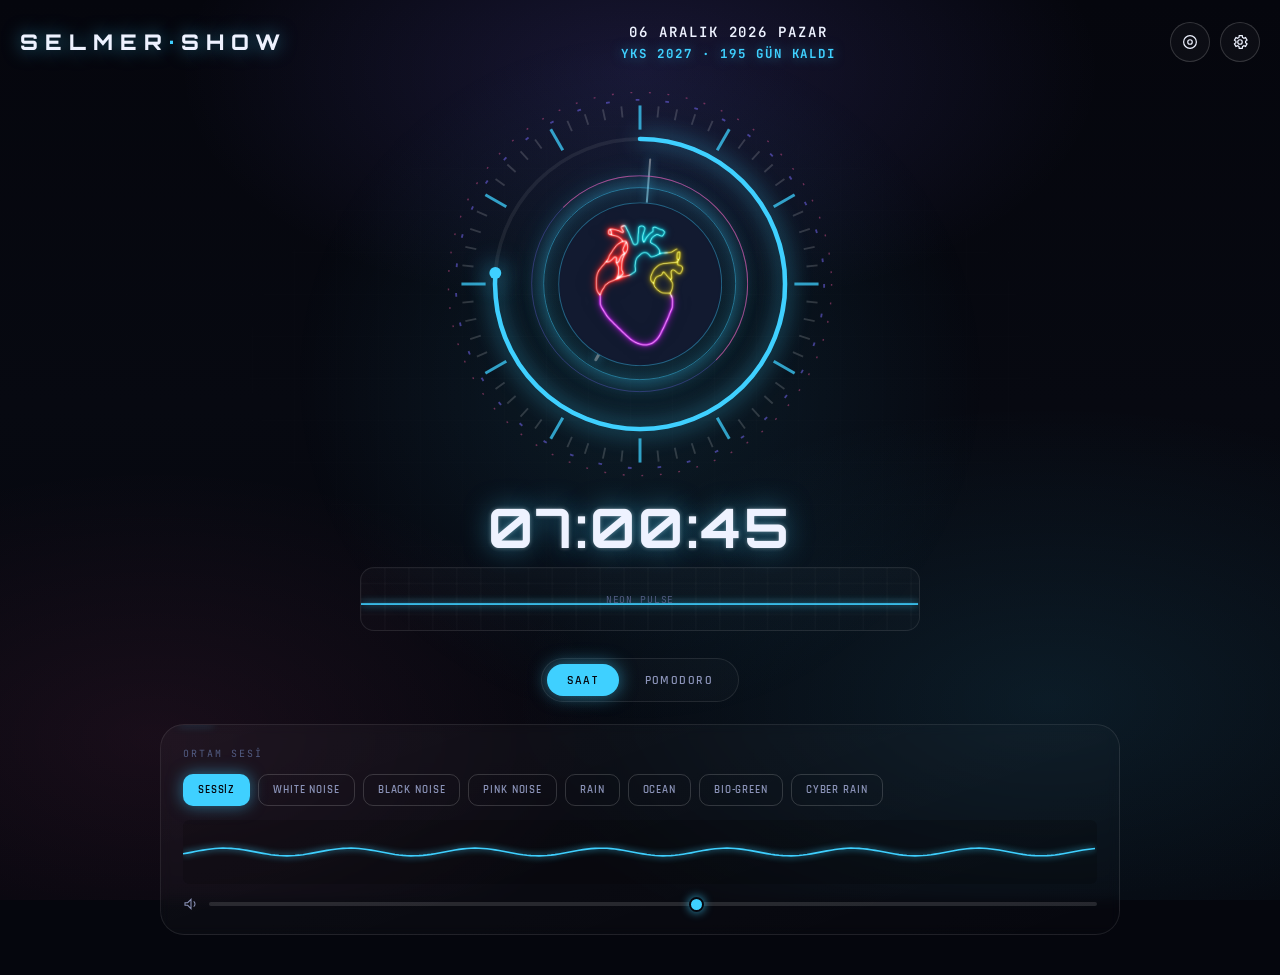
==== commit b5991faa: "Fix dolum efektleri, deep focus scaling, sound effects and layout Co-authored-by: SelmerShow <218677" ====
--- a/Pomodoro Clock.html
+++ b/Pomodoro Clock.html
@@ -94,7 +94,7 @@
 body.deep-focus-active #app{ opacity:0; pointer-events:none; transform:scale(.96); filter:blur(6px); }
 
 .topbar{
-  width:100%; max-width:960px;
+  width:100%; max-width:1280px;
   display:flex; align-items:center; justify-content:space-between; gap:16px;
   margin-bottom:clamp(18px, 4vh, 46px);
 }
@@ -124,7 +124,7 @@
 .icon-btn:active{transform:translateY(0);}
 .icon-btn.is-on{border-color:rgba(var(--c1-rgb),.75); box-shadow:0 0 16px rgba(var(--c1-rgb),.45); background:rgba(var(--c1-rgb),.12);}
 
-.cockpit{ width:100%; max-width:960px; display:flex; flex-direction:column; align-items:center; perspective:1400px; }
+.cockpit{ width:100%; max-width:1280px; display:flex; flex-direction:column; align-items:center; perspective:1400px; }
 .ring-cluster{
   position:relative; width:clamp(230px, 32vw, 372px); aspect-ratio:1/1;
   transform-style:preserve-3d; transform:rotateX(var(--tilt-x)) rotateY(var(--tilt-y));
@@ -225,7 +225,7 @@
 }
 .mode-tabs button.active{ color:var(--void-0); background:var(--c1); box-shadow:0 0 18px rgba(var(--c1-rgb),.55); }
 
-.panels{ width:100%; max-width:760px; display:grid; grid-template-columns:1fr; gap:18px; }
+.panels{ width:100%; max-width:960px; display:grid; grid-template-columns:1fr; gap:18px; }
 .panels.has-pomodoro{grid-template-columns:1fr 1fr;}
 .panel{
   border:1px solid var(--hairline); border-radius:var(--radius-l);
@@ -478,8 +478,9 @@
 .df-swatch { width: 28px; height: 28px; border-radius: 50%; border: 1.5px solid transparent; cursor: pointer; transition: transform 0.2s; }
 .df-swatch:hover { transform: scale(1.15); border-color: var(--text-0); }
 
-body.df-hide-icon .df-mount, body.df-pomo-hide-icon .df-mount, body.df-digital-only .df-mount { display: none !important; }
-body.df-hide-icon .df-time, body.df-pomo-hide-icon .df-time, body.df-digital-only .df-time { font-size: clamp(5rem, 16vw, 10rem) !important; margin-top: 0 !important; }
+body.df-hide-icon .df-mount, body.df-digital-only .df-mount { display: none !important; }
+body.df-hide-icon .df-time, body.df-digital-only .df-time { font-size: clamp(5rem, 16vw, 10rem) !important; margin-top: 0 !important; }
+body.df-pomo-hide-icon #pomoSessionBadge, body.df-pomo-hide-icon .pomo-badge { display: none !important; }
 body.df-only-time .df-session-label, body.df-only-time .df-focus { display: none !important; }
 
 
@@ -512,57 +513,73 @@
 }
 
 .pomo-top-panel {
-  flex: 1;
-  min-width: 280px;
-  background: linear-gradient(160deg, rgba(var(--c1-rgb), 0.14), rgba(10, 13, 26, 0.85));
+  width: 100%;
+  background: linear-gradient(160deg, rgba(var(--c1-rgb), 0.18), rgba(10, 13, 26, 0.92));
+  border: 1px solid rgba(var(--c1-rgb), 0.5);
+  border-radius: var(--radius-l);
+  padding: 18px 28px;
+  text-align: center;
+  box-shadow: 0 10px 40px rgba(0,0,0,0.5), 0 0 30px rgba(var(--c1-rgb), 0.28);
+  display: flex;
+  flex-direction: column;
+  align-items: center;
+  justify-content: center;
+  gap: 6px;
+}
+.pomo-top-label {
+  font-family: 'JetBrains Mono', monospace;
+  font-size: 0.82rem;
+  letter-spacing: 0.26em;
+  color: var(--c1);
+  font-weight: 700;
+  text-transform: uppercase;
+}
+.pomo-top-time {
+  font-family: 'Orbitron', sans-serif;
+  font-weight: 900;
+  font-size: clamp(2.2rem, 5vw, 3.4rem);
+  letter-spacing: 0.08em;
+  color: var(--text-0);
+  text-shadow: 0 0 28px rgba(var(--c1-rgb), 0.75), 0 0 8px rgba(255,255,255,0.4);
+  font-variant-numeric: tabular-nums;
+}
+
+.pomo-open-config-btn {
+  position: absolute;
+  bottom: 14px;
+  right: 14px;
+  width: 38px;
+  height: 38px;
+  border-radius: 50%;
   border: 1px solid rgba(var(--c1-rgb), 0.4);
-  border-radius: var(--radius-m);
-  padding: 14px 22px;
-  text-align: center;
-  box-shadow: 0 8px 32px rgba(0,0,0,0.4), 0 0 24px rgba(var(--c1-rgb), 0.2);
+  background: rgba(10, 14, 28, 0.75);
+  backdrop-filter: blur(8px);
+  color: var(--text-dim);
   display: flex;
   align-items: center;
-  justify-content: space-between;
-}
-.pomo-top-label {
-  font-family: 'JetBrains Mono', monospace;
-  font-size: 0.68rem;
-  letter-spacing: 0.22em;
-  color: var(--c1);
-  text-transform: uppercase;
-}
-.pomo-top-time {
-  font-family: 'Orbitron', sans-serif;
-  font-weight: 800;
-  font-size: clamp(1.4rem, 3.2vw, 2.2rem);
-  letter-spacing: 0.06em;
-  color: var(--text-0);
-  text-shadow: 0 0 20px rgba(var(--c1-rgb), 0.6);
-  font-variant-numeric: tabular-nums;
-}
-
-.pomo-open-config-btn {
-  display: flex;
-  align-items: center;
-  gap: 8px;
-  padding: 12px 20px;
-  border-radius: var(--radius-m);
-  border: 1px solid rgba(var(--c1-rgb), 0.5);
-  background: rgba(var(--c1-rgb), 0.12);
-  color: var(--text-0);
-  font-family: 'Orbitron', sans-serif;
-  font-size: 0.72rem;
-  letter-spacing: 0.15em;
-  font-weight: 700;
+  justify-content: center;
   cursor: pointer;
   transition: all 0.25s var(--ease);
-  box-shadow: 0 0 16px rgba(var(--c1-rgb), 0.2);
+  box-shadow: 0 0 12px rgba(0,0,0,0.5);
+  z-index: 5;
+}
+.pomo-open-config-btn svg {
+  width: 18px;
+  height: 18px;
+  stroke: var(--text-0);
+  fill: none;
+  stroke-width: 1.8;
+  transition: transform 0.3s var(--ease);
 }
 .pomo-open-config-btn:hover {
   background: var(--c1);
-  color: var(--void-0);
-  box-shadow: 0 0 24px rgba(var(--c1-rgb), 0.6);
-  transform: translateY(-2px);
+  border-color: transparent;
+  box-shadow: 0 0 20px rgba(var(--c1-rgb), 0.6);
+  transform: scale(1.08);
+}
+.pomo-open-config-btn:hover svg {
+  stroke: var(--void-0);
+  transform: rotate(45deg);
 }
 
 .pomo-mid-grid {
@@ -968,18 +985,20 @@
 
 /* Timer Progress Styles (6+ Varieties) */
 .pomo-linear-bar-wrap {
-  width: 82%; height: 8px; background: rgba(255,255,255,0.08); border-radius: 999px;
+  width: 82%; height: 10px; background: rgba(255,255,255,0.08); border-radius: 999px;
   overflow: hidden; margin-top: 10px; display: none; box-shadow: inset 0 0 6px rgba(0,0,0,0.6);
-  border: 1px solid rgba(var(--c1-rgb), 0.25);
+  border: 1px solid rgba(var(--c1-rgb), 0.35);
 }
 .pomo-linear-bar-fill {
   height: 100%; width: 0%; background: linear-gradient(90deg, var(--c2), var(--c1)); border-radius: 999px;
   box-shadow: 0 0 14px var(--c1), 0 0 6px var(--c1); transition: width 0.3s var(--ease);
 }
 .progress-style-linear .pomo-linear-bar-wrap { display: block !important; }
+.progress-style-linear .pring-track,
 .progress-style-linear .pring-progress,
 .progress-style-linear .radial-fill-overlay,
-.progress-style-linear .pring-dotted { display: none !important; }
+.progress-style-linear .pring-dotted,
+.progress-style-linear .pomo-big-ring-wrap > svg { display: none !important; }
 
 .pomo-wave-canvas {
   position: absolute; inset: 0; width: 100%; height: 100%; border-radius: 50%;
@@ -995,12 +1014,18 @@
 .progress-style-particles .pomo-particles-canvas { display: block !important; }
 .progress-style-particles .pring-progress { opacity: 0.25 !important; }
 
+.pring-dotted-track {
+  fill: none; stroke: rgba(255,255,255,0.12); stroke-width: 6; stroke-dasharray: 6 10;
+  display: none; transform-origin: 110px 110px;
+}
 .pring-dotted {
   fill: none; stroke: var(--c1); stroke-width: 6; stroke-dasharray: 6 10; stroke-linecap: round;
-  filter: drop-shadow(0 0 10px rgba(var(--c1-rgb),0.9)); transition: stroke-dashoffset 0.4s var(--ease);
+  filter: drop-shadow(0 0 10px rgba(var(--c1-rgb),0.9));
   display: none; transform-origin: 110px 110px;
 }
+.progress-style-dotted .pring-dotted-track,
 .progress-style-dotted .pring-dotted { display: block !important; }
+.progress-style-dotted .pring-track,
 .progress-style-dotted .pring-progress { display: none !important; }
 
 .border-glow-box {
@@ -1069,7 +1094,7 @@
 /* Enlarged UI & Accordion Menu CSS */
 .pomodoro-workspace {
   width: 100%;
-  max-width: 1040px;
+  max-width: 1240px;
   display: flex;
   flex-direction: column;
   gap: 24px;
@@ -1244,20 +1269,20 @@
     
     <!-- POMODORO WORKSPACE VIEW -->
     <div class="pomodoro-workspace" id="pomodoroWorkspace" style="display:none;">
-      <!-- Top Row: Toplam Çalışma & Modal Open Button -->
+      <!-- Top Row: Toplam Çalışma -->
       <div class="pomo-top-row">
         <div class="pomo-top-panel">
           <span class="pomo-top-label">TOPLAM ÇALIŞMA SÜRESİ</span>
           <span class="pomo-top-time" id="pomoTotalWorkTime">00s 00dk 00sn</span>
         </div>
-        <button class="pomo-open-config-btn" id="pomoOpenConfigBtn">
-          <span>⚙ DERS & MOLA AYARLARI</span>
-        </button>
       </div>
 
       <!-- Middle Grid: Left Big Timer, Right Etüt Çizelgesi -->
       <div class="pomo-mid-grid">
         <div class="pomo-ring-card">
+          <button class="pomo-open-config-btn" id="pomoOpenConfigBtn" title="Ders & Mola Ayarları" aria-label="Ders & Mola Ayarları">
+            <svg viewBox="0 0 24 24"><circle cx="12" cy="12" r="3"></circle><path d="M19.4 13a7.6 7.6 0 000-2l2-1.5-2-3.4-2.3.9a7.7 7.7 0 00-1.7-1L15 3.4h-4l-.4 2.6a7.7 7.7 0 00-1.7 1l-2.3-.9-2 3.4L6.6 11a7.6 7.6 0 000 2l-2 1.5 2 3.4 2.3-.9c.5.4 1.1.75 1.7 1l.4 2.6h4l.4-2.6c.6-.25 1.2-.6 1.7-1l2.3.9 2-3.4-2-1.5z"></path></svg>
+          </button>
           <div class="border-glow-box" id="pomoBorderGlowBox"><div class="border-glow-line" id="pomoBorderGlowLine"></div></div>
           <div class="pomo-big-ring-wrap" id="pomoBigRingWrap">
             <div class="radial-fill-overlay" id="pomoRadialFill"></div>
@@ -1266,6 +1291,7 @@
             <svg viewBox="0 0 220 220">
               <circle class="pring-track" cx="110" cy="110" r="98"></circle>
               <circle class="pring-progress" id="pomoBigProgress" cx="110" cy="110" r="98" transform="rotate(-90 110 110)"></circle>
+              <circle class="pring-dotted-track" cx="110" cy="110" r="98" transform="rotate(-90 110 110)"></circle>
               <circle class="pring-dotted" id="pomoDottedProgress" cx="110" cy="110" r="98" transform="rotate(-90 110 110)"></circle>
             </svg>
             <div class="pomo-big-center">
@@ -1437,7 +1463,7 @@
           </select>
         </div>
         <div class="df-toggle-row">
-          <span>İkonu Göster</span>
+          <span>Rozeti Göster (1. ETÜT)</span>
           <label class="switch">
             <input type="checkbox" id="dfPomoShowIconToggle" checked>
             <span class="switch-track"></span>
@@ -1515,8 +1541,8 @@
     <div class="df-time" id="dfTime">00:00</div>
     <div class="df-session-label" id="dfSessionLabel">SERBEST ODAK</div>
     <div class="df-session-label" id="dfTotalWorkSub" style="color:var(--c1); margin-top:4px;">TOPLAM ÇALIŞMA: 00s 00dk 00sn</div>
+    <button class="df-finish-btn" id="dfFinishBtn" style="display:none;">BİTİR</button>
   </div>
-  <button class="df-finish-btn" id="dfFinishBtn" style="display:none;">BİTİR</button>
 </div>
 
 <div class="drawer-backdrop" id="drawerBackdrop"></div>
@@ -1585,43 +1611,14 @@
     </div>
 
     <div class="settings-section">
-      <div class="settings-section-title">Pomodoro ve Kronometre Ayarları</div>
-      <div class="toggle-row" style="margin-bottom:14px; display:flex; align-items:center; justify-content:space-between;">
-        <div class="toggle-label" style="display:flex; flex-direction:column;">
-          <span style="font-size:0.8rem; font-weight:600;">Sayaç Tipi</span>
-          <small id="timerTypeSubtext" style="font-size:0.65rem; color:var(--text-dimmer);">Geri Sayım (Pomodoro)</small>
-        </div>
-        <div class="mode-subtabs" style="display:flex; gap:6px;">
-          <button id="modeCountdownBtn" class="subtab-btn active" style="padding:4px 10px; font-size:0.65rem; border:1px solid var(--hairline-strong); border-radius:12px; background:rgba(255,255,255,0.12);">POMODORO</button>
-          <button id="modeStopwatchBtn" class="subtab-btn" style="padding:4px 10px; font-size:0.65rem; border:1px solid var(--hairline-strong); border-radius:12px;">KRONOMETRE</button>
-        </div>
-      </div>
-      <div class="toggle-row" style="margin-bottom:16px; display:flex; align-items:center; justify-content:space-between;">
-        <div class="toggle-label" style="display:flex; flex-direction:column;">
-          <span style="font-size:0.8rem; font-weight:600;">Otomatik Mola</span>
-          <small style="font-size:0.65rem; color:var(--text-dimmer);">Seans bitiminde mola verilsin mi?</small>
-        </div>
-        <label class="switch">
-          <input type="checkbox" id="breakEnableToggle" checked>
-          <span class="switch-track"></span>
-          <span class="switch-thumb"></span>
-        </label>
-      </div>
+      <div class="settings-section-title">Ders ve Mola Ayarları</div>
       <div class="range-row">
         <div class="range-row-head"><span>Odak Süresi</span><b id="focusDurationValue">25 dk</b></div>
         <input type="range" id="focusDurationRange" min="1" max="120" step="1" value="25">
       </div>
       <div class="range-row">
-        <div class="range-row-head"><span>Kısa Mola</span><b id="shortBreakValue">5 dk</b></div>
+        <div class="range-row-head"><span>Mola Süresi</span><b id="shortBreakValue">5 dk</b></div>
         <input type="range" id="shortBreakRange" min="1" max="45" step="1" value="5">
-      </div>
-      <div class="range-row">
-        <div class="range-row-head"><span>Uzun Mola</span><b id="longBreakValue">15 dk</b></div>
-        <input type="range" id="longBreakRange" min="1" max="60" step="1" value="15">
-      </div>
-      <div class="range-row">
-        <div class="range-row-head"><span>Uzun Moladan Önce Seans</span><b id="sessionsBeforeLongValue">4</b></div>
-        <input type="range" id="sessionsBeforeLongRange" min="2" max="6" step="1" value="4">
       </div>
     </div>
 
@@ -1812,8 +1809,7 @@
    'deepFocusOverlay','exitDeepFocus','dfMount','dfTime','dfSessionLabel','dfFocus',
    'drawerBackdrop','settingsDrawer','closeSettings','profileOptions',
    'profileThumbNeon2','profileThumbY2026','themeSwatches','customColorInput',
-   'timerTypeSubtext','modeCountdownBtn','modeStopwatchBtn','breakEnableToggle','focusDurationRange','focusDurationValue','shortBreakRange','shortBreakValue',
-   'longBreakRange','longBreakValue','sessionsBeforeLongRange','sessionsBeforeLongValue',
+   'focusDurationRange','focusDurationValue','shortBreakRange','shortBreakValue',
    'mode3dToggle','mode3dValue','focusDonutProgress','focusDonutLabel','todayMinutesLabel',
    'weeklyBars','toastContainer','heartPulseToggle','clockOnlyToggle','dfCustomizeBtn','dfCustomPanel','dfCustomClose','dfClockTypeSelect','dfFontSelect','dfShowIconToggle','dfOnlyTimeToggle','dfDigitalOnlyToggle','dfClockSettings','dfPomoSettings','dfPomoViewModeSelect','dfPomoShowRingToggle','dfPomoShowIconToggle','dfPomoShowLabelToggle','dfAlarmTestBtn','dfVolumeSlider','dfTotalWorkSub','pomodoroWorkspace','pomoTotalWorkTime','pomoBigProgress','pomoSessionBadge','pomoBigTimeLabel','pomoStatusSub','pomoFocusInput','pomoFocusMinus','pomoFocusPlus','pomoBreakInput','pomoBreakMinus','pomoBreakPlus','pomoTypeDers','pomoTypeMola','pomoMainStartPause','pomoMainReset','pomoAlarmSelect','pomoAlarmTestBtn','pomoTimelineTrack','pomoCompletedCount','pomoRadialFill','pomoBigRingWrap','mainProgressStyleSelect','dfPomoProgressStyleSelect',
    'pomoLinearBarWrap','pomoLinearBarFill','pomoWaveCanvas','pomoParticlesCanvas','pomoDottedProgress','pomoBorderGlowBox','pomoBorderGlowLine','pomoOpenConfigBtn','pomoConfigModalBackdrop','pomoConfigModal','pomoModalClose','pomoFinishBtn','dfFinishBtn','celebrationCanvas','dfCelebrationToggle','dfCelebrationStyleSelect','mainCelebrationToggle','mainCelebrationStyleSelect','dfScaleSlider','dfAtmosphereSelect','dfScaleWrapper','resetTodayTimelineBtn'
@@ -2552,6 +2548,44 @@
   else if(name==='bioGreen') startBioGreen();
   else if(name==='cyberpunkRain') startCyberpunkRain();
 }
+function playUiSound(type){
+  ensureAudio();
+  if(!audioCtx) return;
+  const t = audioCtx.currentTime;
+  if(type === 'click'){
+    const o = audioCtx.createOscillator(); o.type = 'sine'; o.frequency.setValueAtTime(1200, t); o.frequency.exponentialRampToValueAtTime(400, t + 0.04);
+    const g = audioCtx.createGain(); g.gain.setValueAtTime(0.08, t); g.gain.exponentialRampToValueAtTime(0.001, t + 0.04);
+    o.connect(g); g.connect(masterGain); o.start(t); o.stop(t + 0.045);
+  } else if(type === 'start'){
+    [523.25, 659.25, 783.99].forEach((f, i) => {
+      const o = audioCtx.createOscillator(); o.type = 'triangle'; o.frequency.value = f;
+      const g = audioCtx.createGain(); g.gain.setValueAtTime(0.09, t + i*0.06); g.gain.exponentialRampToValueAtTime(0.001, t + i*0.06 + 0.18);
+      o.connect(g); g.connect(masterGain); o.start(t + i*0.06); o.stop(t + i*0.06 + 0.2);
+    });
+  } else if(type === 'pause'){
+    [783.99, 523.25].forEach((f, i) => {
+      const o = audioCtx.createOscillator(); o.type = 'sine'; o.frequency.value = f;
+      const g = audioCtx.createGain(); g.gain.setValueAtTime(0.08, t + i*0.06); g.gain.exponentialRampToValueAtTime(0.001, t + i*0.06 + 0.15);
+      o.connect(g); g.connect(masterGain); o.start(t + i*0.06); o.stop(t + i*0.06 + 0.16);
+    });
+  } else if(type === 'reset'){
+    const o = audioCtx.createOscillator(); o.type = 'sawtooth'; o.frequency.setValueAtTime(600, t); o.frequency.linearRampToValueAtTime(200, t + 0.1);
+    const filter = audioCtx.createBiquadFilter(); filter.type = 'lowpass'; filter.frequency.value = 800;
+    const g = audioCtx.createGain(); g.gain.setValueAtTime(0.07, t); g.gain.exponentialRampToValueAtTime(0.001, t + 0.1);
+    o.connect(filter); filter.connect(g); g.connect(masterGain); o.start(t); o.stop(t + 0.11);
+  } else if(type === 'finish'){
+    [523.25, 659.25, 783.99, 1046.5].forEach((f, i) => {
+      const o = audioCtx.createOscillator(); o.type = 'triangle'; o.frequency.value = f;
+      const g = audioCtx.createGain(); g.gain.setValueAtTime(0.12, t + i*0.08); g.gain.exponentialRampToValueAtTime(0.001, t + i*0.08 + 0.35);
+      o.connect(g); g.connect(masterGain); o.start(t + i*0.08); o.stop(t + i*0.08 + 0.38);
+    });
+  } else if(type === 'tab'){
+    const o = audioCtx.createOscillator(); o.type = 'sine'; o.frequency.setValueAtTime(800, t); o.frequency.exponentialRampToValueAtTime(1200, t + 0.05);
+    const g = audioCtx.createGain(); g.gain.setValueAtTime(0.06, t); g.gain.exponentialRampToValueAtTime(0.001, t + 0.05);
+    o.connect(g); g.connect(masterGain); o.start(t); o.stop(t + 0.055);
+  }
+}
+
 function playChime(kind){
   ensureAudio();
   const t=audioCtx.currentTime;
@@ -2657,7 +2691,7 @@
     pomoWaveCtx.restore();
   }
 
-  // 3. Matrix / Particle Stream Canvas
+  // 3. Hourglass Sand / Particles Stream & Accumulation Canvas
   if(pomoParticlesCtx && state.progressStyle === 'particles'){
     pomoParticlesCtx.clearRect(0, 0, 240, 240);
     pomoParticlesCtx.save();
@@ -2665,15 +2699,52 @@
     pomoParticlesCtx.arc(120, 120, 118, 0, Math.PI * 2);
     pomoParticlesCtx.clip();
 
+    // Accumulated sand bed height at the bottom based on frac
+    const pileHeight = 236 * frac;
+    const pileY = 240 - pileHeight;
+
+    // Draw falling particles
     pomoStreamParticles.forEach(p => {
       p.y += p.speed;
-      if(p.y > 240){ p.y = 0; p.x = Math.random()*240; }
+      if(p.y >= pileY && pileY < 238){ p.y = Math.random() * 40; p.x = 90 + Math.random() * 60; }
       pomoParticlesCtx.fillStyle = CACHED_C1;
-      pomoParticlesCtx.globalAlpha = p.opacity * (0.3 + frac * 0.7);
+      pomoParticlesCtx.globalAlpha = p.opacity;
       pomoParticlesCtx.beginPath();
       pomoParticlesCtx.arc(p.x, p.y, p.r, 0, Math.PI*2);
       pomoParticlesCtx.fill();
     });
+
+    // Draw accumulated sand pile at the bottom
+    if(frac > 0.005){
+      pomoParticlesCtx.fillStyle = CACHED_C1;
+      pomoParticlesCtx.globalAlpha = 0.55;
+      pomoParticlesCtx.beginPath();
+      // Curved mound surface
+      pomoParticlesCtx.moveTo(0, 240);
+      for(let x = 0; x <= 240; x += 10){
+        const distFromCenter = Math.abs(x - 120) / 120;
+        const moundOffset = Math.sin((1 - distFromCenter) * Math.PI * 0.5) * Math.min(20, pileHeight * 0.3);
+        const y = Math.max(0, pileY - moundOffset);
+        pomoParticlesCtx.lineTo(x, y);
+      }
+      pomoParticlesCtx.lineTo(240, 240);
+      pomoParticlesCtx.closePath();
+      pomoParticlesCtx.fill();
+
+      // Bright top highlight edge on the sand pile
+      pomoParticlesCtx.strokeStyle = CACHED_C3;
+      pomoParticlesCtx.lineWidth = 2;
+      pomoParticlesCtx.globalAlpha = 0.85;
+      pomoParticlesCtx.beginPath();
+      for(let x = 10; x <= 230; x += 10){
+        const distFromCenter = Math.abs(x - 120) / 120;
+        const moundOffset = Math.sin((1 - distFromCenter) * Math.PI * 0.5) * Math.min(20, pileHeight * 0.3);
+        const y = Math.max(0, pileY - moundOffset);
+        if(x === 10) pomoParticlesCtx.moveTo(x, y);
+        else pomoParticlesCtx.lineTo(x, y);
+      }
+      pomoParticlesCtx.stroke();
+    }
 
     pomoParticlesCtx.restore();
   }
@@ -2807,6 +2878,7 @@
 function pomodoroStart(){
   if(pomodoro.running) return;
   ensureAudio();
+  playUiSound('start');
   
   const now = new Date();
   const nowMs = now.getTime();
@@ -2860,6 +2932,7 @@
 function pomodoroPause(){
   if(!pomodoro.running) return;
   pomodoro.running=false;
+  playUiSound('pause');
   if(pomodoro.timerMode==='stopwatch'){
     pomodoro.elapsedTimeMs = Date.now() - pomodoro.startTime;
   } else {
@@ -2869,6 +2942,7 @@
   renderPomodoro();
 }
 function pomodoroReset(){
+  playUiSound('reset');
   pomodoro.running=false;
   pomodoro.isOvertime=false;
   pomodoro.overtimeSec=0;
@@ -2957,6 +3031,7 @@
   renderPomodoroTimeline();
   showToast(completedEtutName + ' Başarıyla Bitirildi! 🎉');
 
+  playUiSound('finish');
   triggerCelebrationEffects();
 
   pomodoro.isOvertime = false;
@@ -3281,7 +3356,12 @@
   dom.settingsBtn.addEventListener('click', openSettingsDrawer);
   dom.closeSettings.addEventListener('click', closeSettingsDrawer);
   dom.drawerBackdrop.addEventListener('click', closeSettingsDrawer);
-  document.querySelectorAll('#modeTabs button').forEach(btn=>{ btn.addEventListener('click', ()=>setMode(btn.dataset.mode)); });
+  document.querySelectorAll('#modeTabs button').forEach(btn=>{
+    btn.addEventListener('click', ()=>{
+      playUiSound('tab');
+      setMode(btn.dataset.mode);
+    });
+  });
   dom.pomodoroStartPause.addEventListener('click', ()=> pomodoro.running?pomodoroPause():pomodoroStart());
   dom.pomodoroReset.addEventListener('click', pomodoroReset);
 
@@ -3399,47 +3479,22 @@
   document.querySelectorAll('.profile-option').forEach(btn=>{ btn.addEventListener('click', ()=>applyProfile(btn.dataset.profile)); });
   document.querySelectorAll('.theme-swatch').forEach(btn=>{ btn.addEventListener('click', ()=>applyTheme(btn.dataset.theme)); });
   dom.customColorInput.addEventListener('input', ()=>applyTheme('custom',{customHex:dom.customColorInput.value}));
-  dom.modeCountdownBtn.addEventListener('click', ()=>{
-    pomodoro.timerMode='countdown';
-    dom.modeCountdownBtn.classList.add('active'); dom.modeCountdownBtn.style.background='rgba(255,255,255,0.12)';
-    dom.modeStopwatchBtn.classList.remove('active'); dom.modeStopwatchBtn.style.background='transparent';
-    dom.timerTypeSubtext.textContent='Geri Sayım (Pomodoro)';
-    pomodoroReset();
-  });
-  dom.modeStopwatchBtn.addEventListener('click', ()=>{
-    pomodoro.timerMode='stopwatch';
-    dom.modeStopwatchBtn.classList.add('active'); dom.modeStopwatchBtn.style.background='rgba(255,255,255,0.12)';
-    dom.modeCountdownBtn.classList.remove('active'); dom.modeCountdownBtn.style.background='transparent';
-    dom.timerTypeSubtext.textContent='İleri Sayım (Kronometre)';
-    pomodoroReset();
-  });
-  dom.breakEnableToggle.addEventListener('change', (e)=>{
-    pomodoro.breakEnabled = e.target.checked;
-    if(!pomodoro.breakEnabled && pomodoro.sessionType!=='focus'){
-      pomodoro.sessionType='focus';
-      pomodoroReset();
-    }
-  });
-  dom.focusDurationRange.addEventListener('input', ()=>{
-    pomodoro.focusMin=parseInt(dom.focusDurationRange.value,10);
-    dom.focusDurationValue.textContent=pomodoro.focusMin+' dk';
-    if(pomodoro.sessionType==='focus' && !pomodoro.running) pomodoroReset();
-  });
-  dom.shortBreakRange.addEventListener('input', ()=>{
-    pomodoro.shortMin=parseInt(dom.shortBreakRange.value,10);
-    dom.shortBreakValue.textContent=pomodoro.shortMin+' dk';
-    if(pomodoro.sessionType==='short' && !pomodoro.running) pomodoroReset();
-  });
-  dom.longBreakRange.addEventListener('input', ()=>{
-    pomodoro.longMin=parseInt(dom.longBreakRange.value,10);
-    dom.longBreakValue.textContent=pomodoro.longMin+' dk';
-    if(pomodoro.sessionType==='long' && !pomodoro.running) pomodoroReset();
-  });
-  dom.sessionsBeforeLongRange.addEventListener('input', ()=>{
-    pomodoro.sessionsBeforeLong=parseInt(dom.sessionsBeforeLongRange.value,10);
-    dom.sessionsBeforeLongValue.textContent=pomodoro.sessionsBeforeLong;
-    renderSessionDots();
-  });
+  if(dom.focusDurationRange){
+    dom.focusDurationRange.addEventListener('input', ()=>{
+      pomodoro.focusMin=parseInt(dom.focusDurationRange.value,10);
+      dom.focusDurationValue.textContent=pomodoro.focusMin+' dk';
+      if(dom.pomoFocusInput) dom.pomoFocusInput.value = pomodoro.focusMin;
+      if(pomodoro.sessionType==='focus' && !pomodoro.running) pomodoroReset();
+    });
+  }
+  if(dom.shortBreakRange){
+    dom.shortBreakRange.addEventListener('input', ()=>{
+      pomodoro.shortMin=parseInt(dom.shortBreakRange.value,10);
+      dom.shortBreakValue.textContent=pomodoro.shortMin+' dk';
+      if(dom.pomoBreakInput) dom.pomoBreakInput.value = pomodoro.shortMin;
+      if(pomodoro.sessionType==='short' && !pomodoro.running) pomodoroReset();
+    });
+  }
   
   if(dom.heartPulseToggle) dom.heartPulseToggle.addEventListener('change', ()=>{ state.showHeartPulse = dom.heartPulseToggle.checked; applyMainPageCustomizations();
   applyDFCustomizations(); });
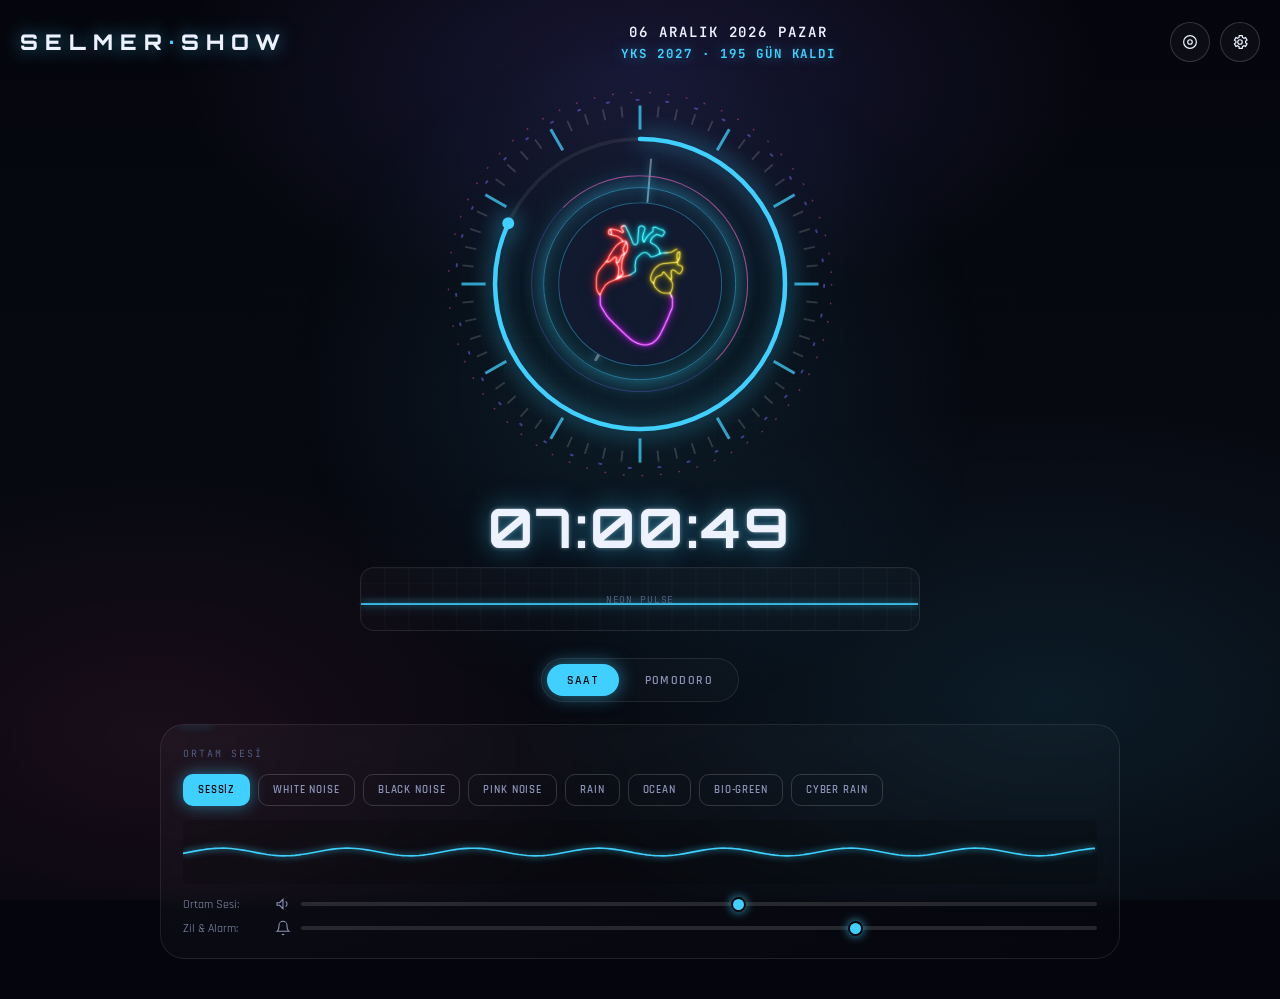
==== commit 351cb21a: "Dijital ses efektleri, real-time timer senkronizasyonu ve derin odak gelistirmeleri yapildi Co-autho" ====
--- a/Pomodoro Clock.html
+++ b/Pomodoro Clock.html
@@ -874,6 +874,14 @@
   background: linear-gradient(90deg, rgba(var(--c1-rgb), 0.12), rgba(10, 14, 28, 0.9));
   box-shadow: 0 4px 18px rgba(var(--c1-rgb), 0.15);
 }
+@keyframes nodeCompletePulse {
+  0% { transform: scale(0.92) translateX(-10px); opacity: 0.6; box-shadow: 0 0 0 0 rgba(var(--c1-rgb), 0.9); }
+  50% { transform: scale(1.06) translateX(4px); opacity: 1; box-shadow: 0 0 35px 10px rgba(var(--c1-rgb), 0.85); border-color: var(--c1); }
+  100% { transform: scale(1) translateX(0); box-shadow: 0 4px 18px rgba(var(--c1-rgb), 0.15); }
+}
+.pomo-node.just-completed {
+  animation: nodeCompletePulse 1.2s var(--ease) forwards !important;
+}
 .pomo-node.active {
   border-color: var(--c1);
   background: linear-gradient(90deg, rgba(var(--c1-rgb), 0.25), rgba(10, 14, 28, 0.95));
@@ -1357,9 +1365,15 @@
           <button class="preset-btn" data-preset="cyberpunkRain">CYBER RAIN</button>
         </div>
         <canvas id="waveCanvas"></canvas>
-        <div class="volume-row">
+        <div class="volume-row" style="margin-bottom:8px;">
+          <span style="font-size:0.75rem; color:var(--text-dim); min-width:82px;">Ortam Sesi:</span>
           <svg viewBox="0 0 24 24"><path d="M3 10v4h4l5 5V5L7 10H3z"></path><path d="M16 8a5 5 0 010 8"></path></svg>
           <input type="range" id="volumeSlider" min="0" max="1" step="0.01" value="0.55">
+        </div>
+        <div class="volume-row">
+          <span style="font-size:0.75rem; color:var(--text-dim); min-width:82px;">Zil & Alarm:</span>
+          <svg viewBox="0 0 24 24"><path d="M18 8A6 6 0 0 0 6 8c0 7-3 9-3 9h18s-3-2-3-9"></path><path d="M13.73 21a2 2 0 0 1-3.46 0"></path></svg>
+          <input type="range" id="alarmVolumeSlider" min="0" max="1" step="0.01" value="0.70">
         </div>
       </div>
     </div>
@@ -1441,6 +1455,16 @@
       
       <div id="dfPomoSettings" style="display:none;">
         <div class="df-section-title">Pomodoro Görünümü</div>
+        <div class="df-toggle-row">
+          <span>Yazı Tipi (Font)</span>
+          <select id="dfPomoFontSelect" style="background:rgba(10,13,26,0.8); color:var(--text-0); border:1px solid var(--hairline-strong); border-radius:var(--radius-s); padding:4px 8px; font-size:0.72rem; outline:none;">
+            <option value="'Orbitron', sans-serif">Orbitron (Modern Futuristic)</option>
+            <option value="'JetBrains Mono', monospace">JetBrains Mono (Digital Mono)</option>
+            <option value="'Rajdhani', sans-serif">Rajdhani (Tech Clean)</option>
+            <option value="'Inter', sans-serif">Inter (Minimal Sans)</option>
+            <option value="system-ui, sans-serif">Sistem (System Standard)</option>
+          </select>
+        </div>
         <div class="df-toggle-row">
           <span>Sayaç İlerleme Görseli</span>
           <select id="dfPomoProgressStyleSelect" style="background:rgba(10,13,26,0.8); color:var(--text-0); border:1px solid var(--hairline-strong); border-radius:var(--radius-s); padding:4px 8px; font-size:0.72rem; outline:none;">
@@ -1522,8 +1546,12 @@
         <button id="dfAlarmTestBtn" style="padding:4px 10px; border-radius:var(--radius-s); border:1px solid var(--hairline-strong); background:rgba(255,255,255,0.08); font-size:0.75rem;">🔔 Dinle</button>
       </div>
       <div class="df-toggle-row">
-        <span>Ses Seviyesi</span>
+        <span>Ortam Sesi Seviyesi</span>
         <input type="range" id="dfVolumeSlider" min="0" max="1" step="0.01" value="0.55" style="width:110px;">
+      </div>
+      <div class="df-toggle-row">
+        <span>Zil & Alarm Seviyesi</span>
+        <input type="range" id="dfAlarmVolumeSlider" min="0" max="1" step="0.01" value="0.70" style="width:110px;">
       </div>
 
       <div class="df-section-title">Hızlı Renk Paleti</div>
@@ -1805,13 +1833,13 @@
    'bpmReadout','profileCaption','modeTabs','panels',
    'pomodoroPanel','pomodoroProgress','pomodoroSessionType','pomodoroTimeLabel',
    'pomodoroStartPause','pomodoroReset','sessionDots',
-   'soundPanel','soundPresets','waveCanvas','volumeSlider',
+   'soundPanel','soundPresets','waveCanvas','volumeSlider','alarmVolumeSlider',
    'deepFocusOverlay','exitDeepFocus','dfMount','dfTime','dfSessionLabel','dfFocus',
    'drawerBackdrop','settingsDrawer','closeSettings','profileOptions',
    'profileThumbNeon2','profileThumbY2026','themeSwatches','customColorInput',
    'focusDurationRange','focusDurationValue','shortBreakRange','shortBreakValue',
    'mode3dToggle','mode3dValue','focusDonutProgress','focusDonutLabel','todayMinutesLabel',
-   'weeklyBars','toastContainer','heartPulseToggle','clockOnlyToggle','dfCustomizeBtn','dfCustomPanel','dfCustomClose','dfClockTypeSelect','dfFontSelect','dfShowIconToggle','dfOnlyTimeToggle','dfDigitalOnlyToggle','dfClockSettings','dfPomoSettings','dfPomoViewModeSelect','dfPomoShowRingToggle','dfPomoShowIconToggle','dfPomoShowLabelToggle','dfAlarmTestBtn','dfVolumeSlider','dfTotalWorkSub','pomodoroWorkspace','pomoTotalWorkTime','pomoBigProgress','pomoSessionBadge','pomoBigTimeLabel','pomoStatusSub','pomoFocusInput','pomoFocusMinus','pomoFocusPlus','pomoBreakInput','pomoBreakMinus','pomoBreakPlus','pomoTypeDers','pomoTypeMola','pomoMainStartPause','pomoMainReset','pomoAlarmSelect','pomoAlarmTestBtn','pomoTimelineTrack','pomoCompletedCount','pomoRadialFill','pomoBigRingWrap','mainProgressStyleSelect','dfPomoProgressStyleSelect',
+   'weeklyBars','toastContainer','heartPulseToggle','clockOnlyToggle','dfCustomizeBtn','dfCustomPanel','dfCustomClose','dfClockTypeSelect','dfFontSelect','dfPomoFontSelect','dfShowIconToggle','dfOnlyTimeToggle','dfDigitalOnlyToggle','dfClockSettings','dfPomoSettings','dfPomoViewModeSelect','dfPomoShowRingToggle','dfPomoShowIconToggle','dfPomoShowLabelToggle','dfAlarmTestBtn','dfVolumeSlider','dfAlarmVolumeSlider','dfTotalWorkSub','pomodoroWorkspace','pomoTotalWorkTime','pomoBigProgress','pomoSessionBadge','pomoBigTimeLabel','pomoStatusSub','pomoFocusInput','pomoFocusMinus','pomoFocusPlus','pomoBreakInput','pomoBreakMinus','pomoBreakPlus','pomoTypeDers','pomoTypeMola','pomoMainStartPause','pomoMainReset','pomoAlarmSelect','pomoAlarmTestBtn','pomoTimelineTrack','pomoCompletedCount','pomoRadialFill','pomoBigRingWrap','mainProgressStyleSelect','dfPomoProgressStyleSelect',
    'pomoLinearBarWrap','pomoLinearBarFill','pomoWaveCanvas','pomoParticlesCanvas','pomoDottedProgress','pomoBorderGlowBox','pomoBorderGlowLine','pomoOpenConfigBtn','pomoConfigModalBackdrop','pomoConfigModal','pomoModalClose','pomoFinishBtn','dfFinishBtn','celebrationCanvas','dfCelebrationToggle','dfCelebrationStyleSelect','mainCelebrationToggle','mainCelebrationStyleSelect','dfScaleSlider','dfAtmosphereSelect','dfScaleWrapper','resetTodayTimelineBtn'
   ].forEach(id => dom[id] = document.getElementById(id));
 }
@@ -1858,6 +1886,9 @@
 
 let totalWorkMs = 0;
 let totalWorkSeconds = 0;
+let sessionBaseWorkMs = 0;
+let sessionStartTs = 0;
+let overtimeStartTs = 0;
 let pomodoroTimeline = [];
 let focusIndex = 1;
 
@@ -1870,6 +1901,7 @@
     // Midnight reset
     totalWorkMs = 0;
     totalWorkSeconds = 0;
+    sessionBaseWorkMs = 0;
     pomodoroTimeline = [];
     focusIndex = 1;
     localStorage.setItem('selmer_last_active_date', todayStr);
@@ -1881,6 +1913,10 @@
         pomodoroTimeline = JSON.parse(savedTimeline);
         const completed = pomodoroTimeline.filter(t => t.type === 'focus' && t.status === 'completed');
         focusIndex = completed.length + 1;
+        const completedSec = completed.reduce((acc, t) => acc + (t.elapsedSec || (t.mins * 60)), 0);
+        totalWorkSeconds = completedSec;
+        totalWorkMs = completedSec * 1000;
+        sessionBaseWorkMs = totalWorkMs;
       }
     } catch(e){}
   }
@@ -1902,41 +1938,49 @@
   return String(m).padStart(2,'0') + 'dk ' + String(s).padStart(2,'0') + 'sn';
 }
 
+function getAlarmGainNode(){
+  return (typeof alarmGain !== 'undefined' && alarmGain) ? alarmGain : (masterGain || null);
+}
+function getAmbientGainNode(){
+  return (typeof ambientGain !== 'undefined' && ambientGain) ? ambientGain : (masterGain || null);
+}
+
 function playAlarmSound(soundType){
   ensureAudio();
   if(!audioCtx) return;
   const t = audioCtx.currentTime;
+  const outGain = getAlarmGainNode();
   if(soundType === 'beep') {
-    [0, 0.12, 0.24].forEach(dt => {
-      const o = audioCtx.createOscillator(); o.type = 'square'; o.frequency.value = 880;
-      const g = audioCtx.createGain(); g.gain.setValueAtTime(0.12, t + dt); g.gain.exponentialRampToValueAtTime(0.001, t + dt + 0.08);
-      o.connect(g); g.connect(masterGain); o.start(t + dt); o.stop(t + dt + 0.09);
+    [0, 0.1, 0.2, 0.3].forEach(dt => {
+      const o = audioCtx.createOscillator(); o.type = 'square'; o.frequency.setValueAtTime(1046.5, t + dt); o.frequency.setValueAtTime(1318.5, t + dt + 0.04);
+      const g = audioCtx.createGain(); g.gain.setValueAtTime(0.12, t + dt); g.gain.exponentialRampToValueAtTime(0.001, t + dt + 0.075);
+      o.connect(g); g.connect(outGain); o.start(t + dt); o.stop(t + dt + 0.08);
     });
   } else if(soundType === 'gong') {
-    const o = audioCtx.createOscillator(); o.type = 'sine'; o.frequency.value = 140;
-    const o2 = audioCtx.createOscillator(); o2.type = 'triangle'; o2.frequency.value = 210;
-    const g = audioCtx.createGain(); g.gain.setValueAtTime(0.28, t); g.gain.exponentialRampToValueAtTime(0.0001, t + 2.5);
-    o.connect(g); o2.connect(g); g.connect(masterGain);
-    o.start(t); o2.start(t); o.stop(t + 2.5); o2.stop(t + 2.5);
+    const o = audioCtx.createOscillator(); o.type = 'square'; o.frequency.setValueAtTime(220, t); o.frequency.exponentialRampToValueAtTime(110, t + 1.2);
+    const filter = audioCtx.createBiquadFilter(); filter.type = 'lowpass'; filter.frequency.setValueAtTime(2400, t); filter.frequency.exponentialRampToValueAtTime(200, t + 1.2);
+    const g = audioCtx.createGain(); g.gain.setValueAtTime(0.2, t); g.gain.exponentialRampToValueAtTime(0.0001, t + 1.5);
+    o.connect(filter); filter.connect(g); g.connect(outGain);
+    o.start(t); o.stop(t + 1.5);
   } else if(soundType === 'bell') {
-    [523.25, 1046.5, 1567.98].forEach((f, i) => {
-      const o = audioCtx.createOscillator(); o.type = 'sine'; o.frequency.value = f;
-      const g = audioCtx.createGain(); g.gain.setValueAtTime(0.15 / (i+1), t); g.gain.exponentialRampToValueAtTime(0.0001, t + 1.2);
-      o.connect(g); g.connect(masterGain); o.start(t); o.stop(t + 1.2);
+    [523.25, 659.25, 783.99, 1046.50].forEach((f, i) => {
+      const o = audioCtx.createOscillator(); o.type = 'square'; o.frequency.setValueAtTime(f, t + i*0.08);
+      const g = audioCtx.createGain(); g.gain.setValueAtTime(0.12, t + i*0.08); g.gain.exponentialRampToValueAtTime(0.001, t + i*0.08 + 0.5);
+      o.connect(g); g.connect(outGain); o.start(t + i*0.08); o.stop(t + i*0.08 + 0.55);
     });
   } else if(soundType === 'synth') {
-    [329.63, 440, 659.25].forEach((f, i) => {
-      const o = audioCtx.createOscillator(); o.type = 'sawtooth'; o.frequency.value = f;
-      const filter = audioCtx.createBiquadFilter(); filter.type = 'lowpass'; filter.frequency.value = 1200;
-      const g = audioCtx.createGain(); g.gain.setValueAtTime(0, t + i*0.1); g.gain.linearRampToValueAtTime(0.1, t + i*0.1 + 0.03); g.gain.exponentialRampToValueAtTime(0.0001, t + i*0.1 + 0.4);
-      o.connect(filter); filter.connect(g); g.connect(masterGain); o.start(t + i*0.1); o.stop(t + i*0.1 + 0.45);
+    [440, 554.37, 659.25, 880].forEach((f, i) => {
+      const o = audioCtx.createOscillator(); o.type = 'sawtooth'; o.frequency.setValueAtTime(f, t + i*0.08);
+      const filter = audioCtx.createBiquadFilter(); filter.type = 'bandpass'; filter.frequency.value = f * 2; filter.Q.value = 4;
+      const g = audioCtx.createGain(); g.gain.setValueAtTime(0.12, t + i*0.08); g.gain.exponentialRampToValueAtTime(0.0001, t + i*0.08 + 0.35);
+      o.connect(filter); filter.connect(g); g.connect(outGain); o.start(t + i*0.08); o.stop(t + i*0.08 + 0.38);
     });
   } else {
     playChime('focus');
   }
 }
 
-function renderPomodoroTimeline(){
+function renderPomodoroTimeline(justCompletedIdx){
   if(!dom.pomoTimelineTrack) return;
   dom.pomoTimelineTrack.innerHTML = '';
   checkDailyReset();
@@ -1961,7 +2005,8 @@
   pomodoroTimeline.forEach((item, index) => {
     if(item.status === 'completed') completedCnt++;
     const node = document.createElement('div');
-    node.className = 'pomo-node ' + item.status;
+    const isAnim = (justCompletedIdx !== undefined && item.idx === justCompletedIdx);
+    node.className = 'pomo-node ' + item.status + (isAnim ? ' just-completed' : '');
     
     let statusText = item.status === 'completed' ? 'TAMAMLANDI' : (item.status === 'active' ? 'ÇALIŞIYOR' : 'HAZIR');
     let durText = item.elapsedSec ? Math.round(item.elapsedSec / 60) + ' dk' : item.mins + ' dk';
@@ -2027,6 +2072,7 @@
 
   if(dom.dfClockTypeSelect) dom.dfClockTypeSelect.value = state.dfClockType || '24h';
   if(dom.dfFontSelect) dom.dfFontSelect.value = state.dfFont || "'Orbitron', sans-serif";
+  if(dom.dfPomoFontSelect) dom.dfPomoFontSelect.value = state.dfFont || "'Orbitron', sans-serif";
   if(dom.dfTime) dom.dfTime.style.fontFamily = state.dfFont || "'Orbitron', sans-serif";
   if(dom.pomoBigTimeLabel) dom.pomoBigTimeLabel.style.fontFamily = state.dfFont || "'Orbitron', sans-serif";
   if(dom.dfShowIconToggle) dom.dfShowIconToggle.checked = !!state.dfShowIcon;
@@ -2355,16 +2401,26 @@
   }
 }
 
-let audioCtx=null, masterGain=null, analyser=null, analyserData=null;
+let audioCtx=null, masterGain=null, ambientGain=null, alarmGain=null, analyser=null, analyserData=null;
 let currentPresetNodes=null, currentPresetName='off';
 function ensureAudio(){
   if(!audioCtx){
     audioCtx=new (window.AudioContext||window.webkitAudioContext)();
-    masterGain=audioCtx.createGain();
-    masterGain.gain.value=parseFloat(dom.volumeSlider.value||0.55);
     analyser=audioCtx.createAnalyser(); analyser.fftSize=512;
     analyserData=new Uint8Array(analyser.frequencyBinCount);
-    masterGain.connect(analyser); analyser.connect(audioCtx.destination);
+    analyser.connect(audioCtx.destination);
+
+    masterGain=audioCtx.createGain(); masterGain.gain.value=1.0; masterGain.connect(analyser);
+
+    ambientGain=audioCtx.createGain();
+    const ambVol = dom.volumeSlider ? parseFloat(dom.volumeSlider.value) : 0.55;
+    ambientGain.gain.value = ambVol;
+    ambientGain.connect(analyser);
+
+    alarmGain=audioCtx.createGain();
+    const alarmVol = dom.alarmVolumeSlider ? parseFloat(dom.alarmVolumeSlider.value) : (dom.dfAlarmVolumeSlider ? parseFloat(dom.dfAlarmVolumeSlider.value) : 0.70);
+    alarmGain.gain.value = alarmVol;
+    alarmGain.connect(analyser);
   }
   if(audioCtx.state==='suspended') audioCtx.resume();
 }
@@ -2388,7 +2444,7 @@
 function startBioGreen(){
   ensureAudio(); stopPreset(0.4);
   const now=audioCtx.currentTime;
-  const g=audioCtx.createGain(); g.gain.value=0; g.connect(masterGain);
+  const g=audioCtx.createGain(); g.gain.value=0; g.connect(getAmbientGainNode());
   g.gain.linearRampToValueAtTime(1, now+1.6);
   const cleanupFns=[];
   [110,164.81,220,329.63].forEach((f,i)=>{
@@ -2417,7 +2473,7 @@
 function startCyberpunkRain(){
   ensureAudio(); stopPreset(0.4);
   const now=audioCtx.currentTime;
-  const g=audioCtx.createGain(); g.gain.value=0; g.connect(masterGain);
+  const g=audioCtx.createGain(); g.gain.value=0; g.connect(getAmbientGainNode());
   g.gain.linearRampToValueAtTime(1, now+1.2);
   const cleanupFns=[];
   const noise=audioCtx.createBufferSource(); noise.buffer=makeNoiseBuffer(3,'white'); noise.loop=true;
@@ -2464,7 +2520,7 @@
 function startSimpleNoise(type, gainVal, filterType, filterFreq){
   ensureAudio(); stopPreset(0.4);
   const now=audioCtx.currentTime;
-  const g=audioCtx.createGain(); g.gain.value=0; g.connect(masterGain);
+  const g=audioCtx.createGain(); g.gain.value=0; g.connect(getAmbientGainNode());
   g.gain.linearRampToValueAtTime(1, now+0.8);
   const noise=audioCtx.createBufferSource();
   const noiseShape = (type==='blackNoise') ? 'brown' : ((type==='pinkNoise') ? 'pink' : 'white');
@@ -2490,7 +2546,7 @@
 function startRain(){
   ensureAudio(); stopPreset(0.4);
   const now=audioCtx.currentTime;
-  const g=audioCtx.createGain(); g.gain.value=0; g.connect(masterGain);
+  const g=audioCtx.createGain(); g.gain.value=0; g.connect(getAmbientGainNode());
   g.gain.linearRampToValueAtTime(1, now+1.0);
   
   const noise=audioCtx.createBufferSource(); noise.buffer=makeNoiseBuffer(3, 'white'); noise.loop=true;
@@ -2515,7 +2571,7 @@
 function startOcean(){
   ensureAudio(); stopPreset(0.4);
   const now=audioCtx.currentTime;
-  const g=audioCtx.createGain(); g.gain.value=0; g.connect(masterGain);
+  const g=audioCtx.createGain(); g.gain.value=0; g.connect(getAmbientGainNode());
   g.gain.linearRampToValueAtTime(1, now+1.2);
   
   const noise=audioCtx.createBufferSource(); noise.buffer=makeNoiseBuffer(4, 'pink'); noise.loop=true;
@@ -2552,52 +2608,56 @@
   ensureAudio();
   if(!audioCtx) return;
   const t = audioCtx.currentTime;
+  const outGain = getAlarmGainNode();
   if(type === 'click'){
-    const o = audioCtx.createOscillator(); o.type = 'sine'; o.frequency.setValueAtTime(1200, t); o.frequency.exponentialRampToValueAtTime(400, t + 0.04);
-    const g = audioCtx.createGain(); g.gain.setValueAtTime(0.08, t); g.gain.exponentialRampToValueAtTime(0.001, t + 0.04);
-    o.connect(g); g.connect(masterGain); o.start(t); o.stop(t + 0.045);
+    const o = audioCtx.createOscillator(); o.type = 'square'; o.frequency.setValueAtTime(1800, t); o.frequency.exponentialRampToValueAtTime(800, t + 0.035);
+    const g = audioCtx.createGain(); g.gain.setValueAtTime(0.08, t); g.gain.exponentialRampToValueAtTime(0.001, t + 0.035);
+    o.connect(g); g.connect(outGain); o.start(t); o.stop(t + 0.04);
   } else if(type === 'start'){
-    [523.25, 659.25, 783.99].forEach((f, i) => {
-      const o = audioCtx.createOscillator(); o.type = 'triangle'; o.frequency.value = f;
-      const g = audioCtx.createGain(); g.gain.setValueAtTime(0.09, t + i*0.06); g.gain.exponentialRampToValueAtTime(0.001, t + i*0.06 + 0.18);
-      o.connect(g); g.connect(masterGain); o.start(t + i*0.06); o.stop(t + i*0.06 + 0.2);
+    [523.25, 659.25, 783.99, 1046.50].forEach((f, i) => {
+      const o = audioCtx.createOscillator(); o.type = 'square'; o.frequency.value = f;
+      const g = audioCtx.createGain(); g.gain.setValueAtTime(0.08, t + i*0.05); g.gain.exponentialRampToValueAtTime(0.001, t + i*0.05 + 0.12);
+      o.connect(g); g.connect(outGain); o.start(t + i*0.05); o.stop(t + i*0.05 + 0.13);
     });
   } else if(type === 'pause'){
-    [783.99, 523.25].forEach((f, i) => {
-      const o = audioCtx.createOscillator(); o.type = 'sine'; o.frequency.value = f;
-      const g = audioCtx.createGain(); g.gain.setValueAtTime(0.08, t + i*0.06); g.gain.exponentialRampToValueAtTime(0.001, t + i*0.06 + 0.15);
-      o.connect(g); g.connect(masterGain); o.start(t + i*0.06); o.stop(t + i*0.06 + 0.16);
+    [880, 659.25, 440].forEach((f, i) => {
+      const o = audioCtx.createOscillator(); o.type = 'square'; o.frequency.value = f;
+      const g = audioCtx.createGain(); g.gain.setValueAtTime(0.08, t + i*0.05); g.gain.exponentialRampToValueAtTime(0.001, t + i*0.05 + 0.1);
+      o.connect(g); g.connect(outGain); o.start(t + i*0.05); o.stop(t + i*0.05 + 0.11);
     });
   } else if(type === 'reset'){
-    const o = audioCtx.createOscillator(); o.type = 'sawtooth'; o.frequency.setValueAtTime(600, t); o.frequency.linearRampToValueAtTime(200, t + 0.1);
-    const filter = audioCtx.createBiquadFilter(); filter.type = 'lowpass'; filter.frequency.value = 800;
-    const g = audioCtx.createGain(); g.gain.setValueAtTime(0.07, t); g.gain.exponentialRampToValueAtTime(0.001, t + 0.1);
-    o.connect(filter); filter.connect(g); g.connect(masterGain); o.start(t); o.stop(t + 0.11);
+    const o = audioCtx.createOscillator(); o.type = 'sawtooth'; o.frequency.setValueAtTime(900, t); o.frequency.exponentialRampToValueAtTime(150, t + 0.12);
+    const filter = audioCtx.createBiquadFilter(); filter.type = 'lowpass'; filter.frequency.value = 1400;
+    const g = audioCtx.createGain(); g.gain.setValueAtTime(0.09, t); g.gain.exponentialRampToValueAtTime(0.001, t + 0.12);
+    o.connect(filter); filter.connect(g); g.connect(outGain); o.start(t); o.stop(t + 0.13);
   } else if(type === 'finish'){
-    [523.25, 659.25, 783.99, 1046.5].forEach((f, i) => {
-      const o = audioCtx.createOscillator(); o.type = 'triangle'; o.frequency.value = f;
-      const g = audioCtx.createGain(); g.gain.setValueAtTime(0.12, t + i*0.08); g.gain.exponentialRampToValueAtTime(0.001, t + i*0.08 + 0.35);
-      o.connect(g); g.connect(masterGain); o.start(t + i*0.08); o.stop(t + i*0.08 + 0.38);
+    [523.25, 659.25, 783.99, 1046.5, 1318.51].forEach((f, i) => {
+      const o = audioCtx.createOscillator(); o.type = 'square'; o.frequency.value = f;
+      const g = audioCtx.createGain(); g.gain.setValueAtTime(0.1, t + i*0.07); g.gain.exponentialRampToValueAtTime(0.001, t + i*0.07 + 0.28);
+      o.connect(g); g.connect(outGain); o.start(t + i*0.07); o.stop(t + i*0.07 + 0.3);
     });
   } else if(type === 'tab'){
-    const o = audioCtx.createOscillator(); o.type = 'sine'; o.frequency.setValueAtTime(800, t); o.frequency.exponentialRampToValueAtTime(1200, t + 0.05);
-    const g = audioCtx.createGain(); g.gain.setValueAtTime(0.06, t); g.gain.exponentialRampToValueAtTime(0.001, t + 0.05);
-    o.connect(g); g.connect(masterGain); o.start(t); o.stop(t + 0.055);
+    [987.77, 1318.51].forEach((f, i) => {
+      const o = audioCtx.createOscillator(); o.type = 'square'; o.frequency.value = f;
+      const g = audioCtx.createGain(); g.gain.setValueAtTime(0.06, t + i*0.035); g.gain.exponentialRampToValueAtTime(0.001, t + i*0.035 + 0.04);
+      o.connect(g); g.connect(outGain); o.start(t + i*0.035); o.stop(t + i*0.035 + 0.045);
+    });
   }
 }
 
 function playChime(kind){
   ensureAudio();
-  const t=audioCtx.currentTime;
-  const pairs = kind==='break' ? [660,880] : [523.25,784];
-  pairs.forEach((f,i)=>{
-    const o=audioCtx.createOscillator(); o.type='sine'; o.frequency.value=f;
-    const g=audioCtx.createGain();
-    g.gain.setValueAtTime(0, t+i*0.15);
-    g.gain.linearRampToValueAtTime(0.13, t+i*0.15+0.02);
-    g.gain.exponentialRampToValueAtTime(0.0001, t+i*0.15+0.55);
-    o.connect(g); g.connect(masterGain);
-    o.start(t+i*0.15); o.stop(t+i*0.15+0.6);
+  const t = audioCtx.currentTime;
+  const outGain = getAlarmGainNode();
+  const notes = kind === 'break' ? [659.25, 880, 1046.50] : [523.25, 783.99, 1046.50];
+  notes.forEach((f, i) => {
+    const o = audioCtx.createOscillator(); o.type = 'square'; o.frequency.setValueAtTime(f, t + i*0.08);
+    const g = audioCtx.createGain();
+    g.gain.setValueAtTime(0.001, t + i*0.08);
+    g.gain.linearRampToValueAtTime(0.1, t + i*0.08 + 0.01);
+    g.gain.exponentialRampToValueAtTime(0.0001, t + i*0.08 + 0.45);
+    o.connect(g); g.connect(outGain);
+    o.start(t + i*0.08); o.stop(t + i*0.08 + 0.5);
   });
 }
 let waveCtx, waveWidth=0, waveHeight=0;
@@ -2880,8 +2940,8 @@
   ensureAudio();
   playUiSound('start');
   
-  const now = new Date();
-  const nowMs = now.getTime();
+  const nowMs = Date.now();
+  const now = new Date(nowMs);
   const end = new Date(nowMs + pomodoro.focusMin * 60000);
   const startStr = String(now.getHours()).padStart(2,'0') + ':' + String(now.getMinutes()).padStart(2,'0');
   const endStr = String(end.getHours()).padStart(2,'0') + ':' + String(end.getMinutes()).padStart(2,'0');
@@ -2919,82 +2979,100 @@
   saveTimelineToStorage();
   renderPomodoroTimeline();
 
-  pomodoro.running=true;
-  pomodoro.lastTickTs = Date.now();
-  if(pomodoro.timerMode==='stopwatch'){
-    pomodoro.startTime = Date.now() - pomodoro.elapsedTimeMs;
+  pomodoro.running = true;
+  pomodoro.lastTickTs = nowMs;
+  sessionBaseWorkMs = totalWorkMs;
+  sessionStartTs = nowMs;
+  if(pomodoro.isOvertime){
+    overtimeStartTs = nowMs - (pomodoro.overtimeSec * 1000);
+  }
+
+  if(pomodoro.timerMode === 'stopwatch'){
+    pomodoro.startTime = nowMs - pomodoro.elapsedTimeMs;
   } else {
-    pomodoro.endTime = Date.now() + pomodoro.remainingMs;
-  }
-  pomodoro.intervalId=setInterval(pomodoroTick, 100);
+    pomodoro.endTime = nowMs + pomodoro.remainingMs;
+  }
+  pomodoro.intervalId = setInterval(pomodoroTick, 100);
   renderPomodoro();
 }
 function pomodoroPause(){
   if(!pomodoro.running) return;
-  pomodoro.running=false;
+  pomodoro.running = false;
   playUiSound('pause');
-  if(pomodoro.timerMode==='stopwatch'){
-    pomodoro.elapsedTimeMs = Date.now() - pomodoro.startTime;
+  const nowMs = Date.now();
+  if(pomodoro.sessionType === 'focus'){
+    totalWorkMs = sessionBaseWorkMs + (nowMs - sessionStartTs);
+    totalWorkSeconds = Math.floor(totalWorkMs / 1000);
+    sessionBaseWorkMs = totalWorkMs;
+  }
+  if(pomodoro.timerMode === 'stopwatch'){
+    pomodoro.elapsedTimeMs = nowMs - pomodoro.startTime;
   } else {
-    pomodoro.remainingMs = Math.max(0, pomodoro.endTime - Date.now());
+    pomodoro.remainingMs = Math.max(0, pomodoro.endTime - nowMs);
   }
   clearInterval(pomodoro.intervalId);
   renderPomodoro();
 }
 function pomodoroReset(){
   playUiSound('reset');
-  pomodoro.running=false;
-  pomodoro.isOvertime=false;
-  pomodoro.overtimeSec=0;
+  pomodoro.running = false;
+  pomodoro.isOvertime = false;
+  pomodoro.overtimeSec = 0;
   clearInterval(pomodoro.intervalId);
-  if(pomodoro.timerMode==='stopwatch'){
+  if(pomodoro.timerMode === 'stopwatch'){
     if(pomodoro.elapsedTimeMs > 5000 && typeof recordWorkMinutes === 'function'){
       recordWorkMinutes(Math.round(pomodoro.elapsedTimeMs / 60000));
     }
     pomodoro.elapsedTimeMs = 0;
   } else {
-    pomodoro.remainingMs=pomodoroTotalMs();
+    totalWorkMs = sessionBaseWorkMs;
+    totalWorkSeconds = Math.floor(totalWorkMs / 1000);
+    pomodoro.remainingMs = pomodoroTotalMs();
   }
   renderPomodoro();
 }
 function pomodoroTick(){
   const now = Date.now();
-  const delta = now - (pomodoro.lastTickTs || now);
   pomodoro.lastTickTs = now;
 
-  if(pomodoro.running && pomodoro.sessionType==='focus'){
-    totalWorkMs += delta;
+  if(pomodoro.running && pomodoro.sessionType === 'focus'){
+    totalWorkMs = sessionBaseWorkMs + (now - sessionStartTs);
     totalWorkSeconds = Math.floor(totalWorkMs / 1000);
   }
 
-  if(pomodoro.timerMode==='stopwatch'){
-    pomodoro.elapsedTimeMs = Date.now() - pomodoro.startTime;
+  if(pomodoro.timerMode === 'stopwatch'){
+    pomodoro.elapsedTimeMs = now - pomodoro.startTime;
     renderPomodoro();
     return;
   }
 
   if(pomodoro.isOvertime){
-    pomodoro.overtimeSec += (delta / 1000);
+    if(!overtimeStartTs) overtimeStartTs = now - (pomodoro.overtimeSec * 1000);
+    pomodoro.overtimeSec = (now - overtimeStartTs) / 1000;
     renderPomodoro();
     return;
   }
 
-  pomodoro.remainingMs=Math.max(0, pomodoro.endTime - now);
-  renderPomodoro();
-  if(pomodoro.remainingMs<=0){
+  pomodoro.remainingMs = Math.max(0, pomodoro.endTime - now);
+  if(pomodoro.remainingMs <= 0){
     pomodoro.remainingMs = 0;
     pomodoro.isOvertime = true;
+    overtimeStartTs = now;
     pomodoro.overtimeSec = 0;
     playAlarmSound(dom.pomoAlarmSelect ? dom.pomoAlarmSelect.value : 'chime');
     showToast('Etüt Süresi Doldu! Overtime (+00:00) Başladı.');
   }
+  renderPomodoro();
 }
 
 function handleFinishClick(){
   if(!pomodoro.isOvertime && !pomodoro.running && pomodoro.remainingMs > 0) return;
 
+  const wasDeepFocus = state.deepFocus;
+
   clearInterval(pomodoro.intervalId);
   pomodoro.running = false;
+  sessionBaseWorkMs = totalWorkMs;
 
   const totalElapsedSec = (pomodoro.focusMin * 60) + Math.floor(pomodoro.overtimeSec);
   const totalElapsedMins = Math.max(1, Math.round(totalElapsedSec / 60));
@@ -3002,12 +3080,14 @@
   recordWorkMinutes(totalElapsedMins);
 
   let completedEtutName = 'Etüt';
+  let completedEtutIdx = null;
   if(pomodoroTimeline.length > 0){
     const activeItem = pomodoroTimeline[pomodoroTimeline.length - 1];
     activeItem.status = 'completed';
     activeItem.endTimeMs = Date.now();
     activeItem.elapsedSec = totalElapsedSec;
     completedEtutName = activeItem.name;
+    completedEtutIdx = activeItem.idx;
   }
 
   const completedCount = pomodoroTimeline.filter(t => t.status === 'completed').length;
@@ -3027,8 +3107,13 @@
     status: 'pending'
   });
 
+  if(wasDeepFocus){
+    exitDeepFocus();
+    setMode('pomodoro');
+  }
+
   saveTimelineToStorage();
-  renderPomodoroTimeline();
+  renderPomodoroTimeline(completedEtutIdx);
   showToast(completedEtutName + ' Başarıyla Bitirildi! 🎉');
 
   playUiSound('finish');
@@ -3268,7 +3353,15 @@
     });
   }
   if(dom.dfClockTypeSelect) dom.dfClockTypeSelect.addEventListener('change', ()=>{ state.dfClockType = dom.dfClockTypeSelect.value; renderDeepFocus(); });
-  if(dom.dfFontSelect) dom.dfFontSelect.addEventListener('change', ()=>{ state.dfFont = dom.dfFontSelect.value; applyDFCustomizations(); });
+  const handleFontChange = (val) => {
+    state.dfFont = val;
+    if(dom.dfFontSelect) dom.dfFontSelect.value = val;
+    if(dom.dfPomoFontSelect) dom.dfPomoFontSelect.value = val;
+    applyDFCustomizations();
+    renderDeepFocus();
+  };
+  if(dom.dfFontSelect) dom.dfFontSelect.addEventListener('change', ()=>{ handleFontChange(dom.dfFontSelect.value); });
+  if(dom.dfPomoFontSelect) dom.dfPomoFontSelect.addEventListener('change', ()=>{ handleFontChange(dom.dfPomoFontSelect.value); });
   if(dom.dfShowIconToggle) dom.dfShowIconToggle.addEventListener('change', ()=>{ state.dfShowIcon = dom.dfShowIconToggle.checked; applyDFCustomizations(); });
   if(dom.dfOnlyTimeToggle) dom.dfOnlyTimeToggle.addEventListener('change', ()=>{ state.dfOnlyTime = dom.dfOnlyTimeToggle.checked; applyDFCustomizations(); });
   if(dom.dfDigitalOnlyToggle) dom.dfDigitalOnlyToggle.addEventListener('change', ()=>{ state.dfDigitalOnly = dom.dfDigitalOnlyToggle.checked; applyDFCustomizations(); });
@@ -3441,10 +3534,32 @@
       playAlarmSound(dom.pomoAlarmSelect ? dom.pomoAlarmSelect.value : 'chime');
     });
   }
+  if(dom.volumeSlider){
+    dom.volumeSlider.addEventListener('input', ()=>{
+      const val = parseFloat(dom.volumeSlider.value);
+      if(dom.dfVolumeSlider) dom.dfVolumeSlider.value = val;
+      if(ambientGain) ambientGain.gain.value = val;
+    });
+  }
   if(dom.dfVolumeSlider){
     dom.dfVolumeSlider.addEventListener('input', ()=>{
-      if(dom.volumeSlider) dom.volumeSlider.value = dom.dfVolumeSlider.value;
-      if(masterGain) masterGain.gain.value = parseFloat(dom.dfVolumeSlider.value);
+      const val = parseFloat(dom.dfVolumeSlider.value);
+      if(dom.volumeSlider) dom.volumeSlider.value = val;
+      if(ambientGain) ambientGain.gain.value = val;
+    });
+  }
+  if(dom.alarmVolumeSlider){
+    dom.alarmVolumeSlider.addEventListener('input', ()=>{
+      const val = parseFloat(dom.alarmVolumeSlider.value);
+      if(dom.dfAlarmVolumeSlider) dom.dfAlarmVolumeSlider.value = val;
+      if(alarmGain) alarmGain.gain.value = val;
+    });
+  }
+  if(dom.dfAlarmVolumeSlider){
+    dom.dfAlarmVolumeSlider.addEventListener('input', ()=>{
+      const val = parseFloat(dom.dfAlarmVolumeSlider.value);
+      if(dom.alarmVolumeSlider) dom.alarmVolumeSlider.value = val;
+      if(alarmGain) alarmGain.gain.value = val;
     });
   }
 
@@ -3475,7 +3590,6 @@
   }
 
   document.querySelectorAll('.preset-btn').forEach(btn=>{ btn.addEventListener('click', ()=>selectPreset(btn.dataset.preset)); });
-  dom.volumeSlider.addEventListener('input', ()=>{ if(masterGain) masterGain.gain.value=parseFloat(dom.volumeSlider.value); });
   document.querySelectorAll('.profile-option').forEach(btn=>{ btn.addEventListener('click', ()=>applyProfile(btn.dataset.profile)); });
   document.querySelectorAll('.theme-swatch').forEach(btn=>{ btn.addEventListener('click', ()=>applyTheme(btn.dataset.theme)); });
   dom.customColorInput.addEventListener('input', ()=>applyTheme('custom',{customHex:dom.customColorInput.value}));
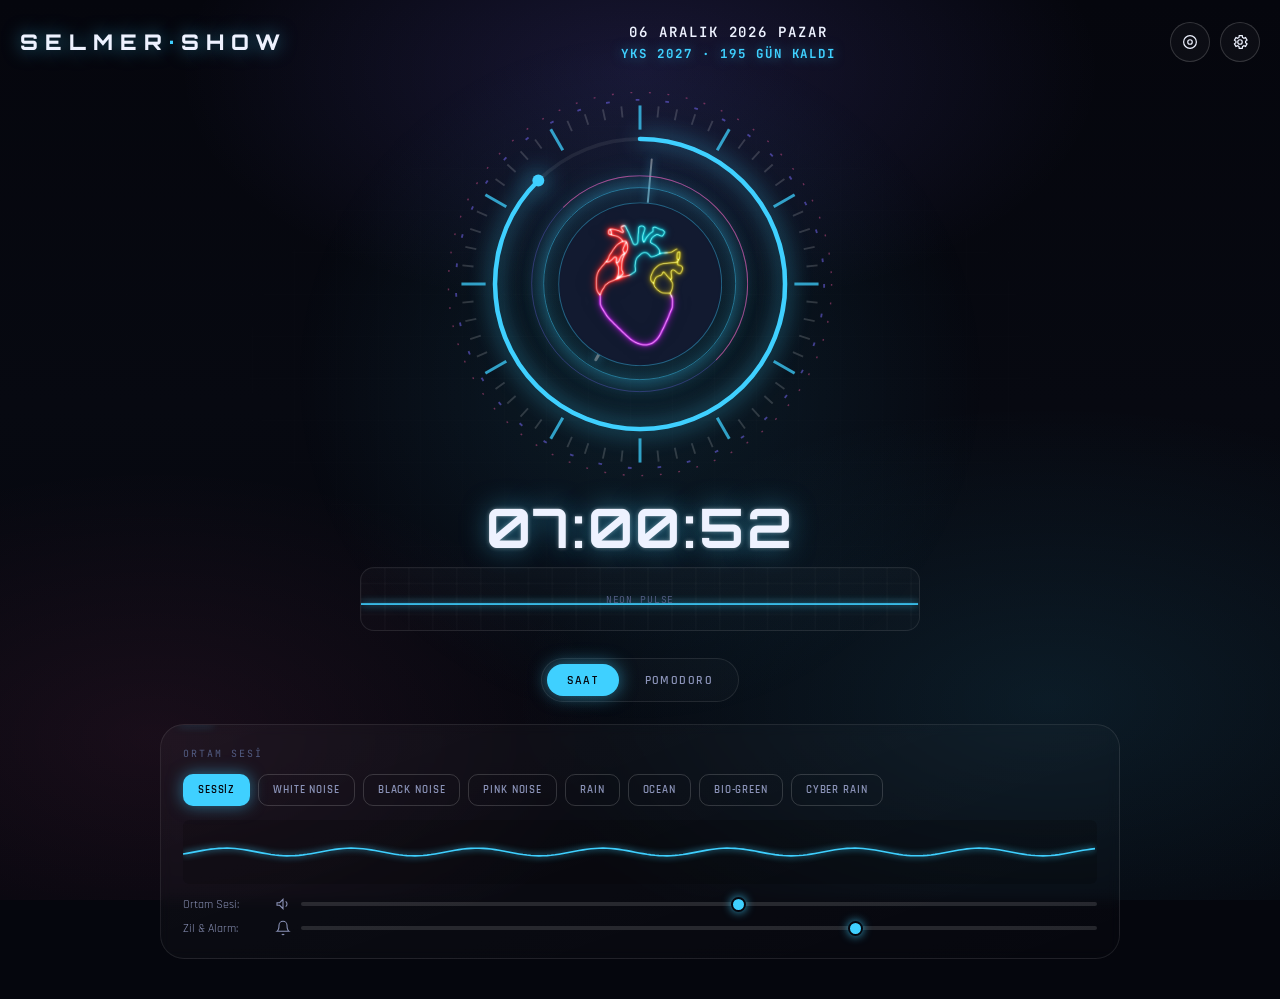
==== commit 30f81344: "feat: digital audio effects, timer sync, volume controls, and deep focus improvements - Changed cloc" ====
--- a/Pomodoro Clock.html
+++ b/Pomodoro Clock.html
@@ -1542,6 +1542,16 @@
 
       <div class="df-section-title">Ses ve Bildirim</div>
       <div class="df-toggle-row">
+        <span>Zil Sesi Melodisi</span>
+        <select id="dfAlarmSelect" style="background:rgba(10,13,26,0.8); color:var(--text-0); border:1px solid var(--hairline-strong); border-radius:var(--radius-s); padding:4px 8px; font-size:0.72rem; outline:none;">
+          <option value="chime">Siber Melodi</option>
+          <option value="beep">Dijital Bip</option>
+          <option value="gong">Zen Gong</option>
+          <option value="bell">Klasik Zil</option>
+          <option value="synth">Bio Sentetik</option>
+        </select>
+      </div>
+      <div class="df-toggle-row">
         <span>Zil Sesi Testi</span>
         <button id="dfAlarmTestBtn" style="padding:4px 10px; border-radius:var(--radius-s); border:1px solid var(--hairline-strong); background:rgba(255,255,255,0.08); font-size:0.75rem;">🔔 Dinle</button>
       </div>
@@ -1839,7 +1849,7 @@
    'profileThumbNeon2','profileThumbY2026','themeSwatches','customColorInput',
    'focusDurationRange','focusDurationValue','shortBreakRange','shortBreakValue',
    'mode3dToggle','mode3dValue','focusDonutProgress','focusDonutLabel','todayMinutesLabel',
-   'weeklyBars','toastContainer','heartPulseToggle','clockOnlyToggle','dfCustomizeBtn','dfCustomPanel','dfCustomClose','dfClockTypeSelect','dfFontSelect','dfPomoFontSelect','dfShowIconToggle','dfOnlyTimeToggle','dfDigitalOnlyToggle','dfClockSettings','dfPomoSettings','dfPomoViewModeSelect','dfPomoShowRingToggle','dfPomoShowIconToggle','dfPomoShowLabelToggle','dfAlarmTestBtn','dfVolumeSlider','dfAlarmVolumeSlider','dfTotalWorkSub','pomodoroWorkspace','pomoTotalWorkTime','pomoBigProgress','pomoSessionBadge','pomoBigTimeLabel','pomoStatusSub','pomoFocusInput','pomoFocusMinus','pomoFocusPlus','pomoBreakInput','pomoBreakMinus','pomoBreakPlus','pomoTypeDers','pomoTypeMola','pomoMainStartPause','pomoMainReset','pomoAlarmSelect','pomoAlarmTestBtn','pomoTimelineTrack','pomoCompletedCount','pomoRadialFill','pomoBigRingWrap','mainProgressStyleSelect','dfPomoProgressStyleSelect',
+   'weeklyBars','toastContainer','heartPulseToggle','clockOnlyToggle','dfCustomizeBtn','dfCustomPanel','dfCustomClose','dfClockTypeSelect','dfFontSelect','dfPomoFontSelect','dfShowIconToggle','dfOnlyTimeToggle','dfDigitalOnlyToggle','dfClockSettings','dfPomoSettings','dfPomoViewModeSelect','dfPomoShowRingToggle','dfPomoShowIconToggle','dfPomoShowLabelToggle','dfAlarmSelect','dfAlarmTestBtn','dfVolumeSlider','dfAlarmVolumeSlider','dfTotalWorkSub','pomodoroWorkspace','pomoTotalWorkTime','pomoBigProgress','pomoSessionBadge','pomoBigTimeLabel','pomoStatusSub','pomoFocusInput','pomoFocusMinus','pomoFocusPlus','pomoBreakInput','pomoBreakMinus','pomoBreakPlus','pomoTypeDers','pomoTypeMola','pomoMainStartPause','pomoMainReset','pomoAlarmSelect','pomoAlarmTestBtn','pomoTimelineTrack','pomoCompletedCount','pomoRadialFill','pomoBigRingWrap','mainProgressStyleSelect','dfPomoProgressStyleSelect',
    'pomoLinearBarWrap','pomoLinearBarFill','pomoWaveCanvas','pomoParticlesCanvas','pomoDottedProgress','pomoBorderGlowBox','pomoBorderGlowLine','pomoOpenConfigBtn','pomoConfigModalBackdrop','pomoConfigModal','pomoModalClose','pomoFinishBtn','dfFinishBtn','celebrationCanvas','dfCelebrationToggle','dfCelebrationStyleSelect','mainCelebrationToggle','mainCelebrationStyleSelect','dfScaleSlider','dfAtmosphereSelect','dfScaleWrapper','resetTodayTimelineBtn'
   ].forEach(id => dom[id] = document.getElementById(id));
 }
@@ -2008,7 +2018,12 @@
     const isAnim = (justCompletedIdx !== undefined && item.idx === justCompletedIdx);
     node.className = 'pomo-node ' + item.status + (isAnim ? ' just-completed' : '');
     
-    let statusText = item.status === 'completed' ? 'TAMAMLANDI' : (item.status === 'active' ? 'ÇALIŞIYOR' : 'HAZIR');
+    let statusText = 'HAZIR';
+    if(item.status === 'completed'){
+      statusText = 'TAMAMLANDI';
+    } else if(item.status === 'active'){
+      statusText = pomodoro.running ? 'ÇALIŞIYOR' : 'DURAKLATILDI';
+    }
     let durText = item.elapsedSec ? Math.round(item.elapsedSec / 60) + ' dk' : item.mins + ' dk';
 
     node.innerHTML = `
@@ -3011,6 +3026,7 @@
     pomodoro.remainingMs = Math.max(0, pomodoro.endTime - nowMs);
   }
   clearInterval(pomodoro.intervalId);
+  renderPomodoroTimeline();
   renderPomodoro();
 }
 function pomodoroReset(){
@@ -3029,6 +3045,11 @@
     totalWorkSeconds = Math.floor(totalWorkMs / 1000);
     pomodoro.remainingMs = pomodoroTotalMs();
   }
+  pomodoroTimeline.forEach(t => {
+    if(t.status === 'active') t.status = 'pending';
+  });
+  saveTimelineToStorage();
+  renderPomodoroTimeline();
   renderPomodoro();
 }
 function pomodoroTick(){
@@ -3059,35 +3080,45 @@
     pomodoro.isOvertime = true;
     overtimeStartTs = now;
     pomodoro.overtimeSec = 0;
-    playAlarmSound(dom.pomoAlarmSelect ? dom.pomoAlarmSelect.value : 'chime');
+    playAlarmSound((dom.dfAlarmSelect && dom.dfAlarmSelect.value) || (dom.pomoAlarmSelect ? dom.pomoAlarmSelect.value : 'chime'));
     showToast('Etüt Süresi Doldu! Overtime (+00:00) Başladı.');
   }
   renderPomodoro();
 }
 
 function handleFinishClick(){
-  if(!pomodoro.isOvertime && !pomodoro.running && pomodoro.remainingMs > 0) return;
-
   const wasDeepFocus = state.deepFocus;
+
+  let totalElapsedSec = 0;
+  if(pomodoro.isOvertime){
+    totalElapsedSec = (pomodoro.focusMin * 60) + Math.floor(pomodoro.overtimeSec);
+  } else {
+    const totalMs = pomodoroTotalMs();
+    const doneMs = Math.max(0, totalMs - pomodoro.remainingMs);
+    totalElapsedSec = Math.floor(doneMs / 1000);
+  }
 
   clearInterval(pomodoro.intervalId);
   pomodoro.running = false;
   sessionBaseWorkMs = totalWorkMs;
 
-  const totalElapsedSec = (pomodoro.focusMin * 60) + Math.floor(pomodoro.overtimeSec);
   const totalElapsedMins = Math.max(1, Math.round(totalElapsedSec / 60));
 
-  recordWorkMinutes(totalElapsedMins);
+  if(totalElapsedMins > 0){
+    recordWorkMinutes(totalElapsedMins);
+  }
 
   let completedEtutName = 'Etüt';
   let completedEtutIdx = null;
   if(pomodoroTimeline.length > 0){
-    const activeItem = pomodoroTimeline[pomodoroTimeline.length - 1];
-    activeItem.status = 'completed';
-    activeItem.endTimeMs = Date.now();
-    activeItem.elapsedSec = totalElapsedSec;
-    completedEtutName = activeItem.name;
-    completedEtutIdx = activeItem.idx;
+    const activeItem = pomodoroTimeline.find(t => t.status === 'active') || pomodoroTimeline.find(t => t.status !== 'completed') || pomodoroTimeline[pomodoroTimeline.length - 1];
+    if(activeItem){
+      activeItem.status = 'completed';
+      activeItem.endTimeMs = Date.now();
+      activeItem.elapsedSec = totalElapsedSec;
+      completedEtutName = activeItem.name;
+      completedEtutIdx = activeItem.idx;
+    }
   }
 
   const completedCount = pomodoroTimeline.filter(t => t.status === 'completed').length;
@@ -3524,14 +3555,23 @@
     });
   }
 
+  const handleAlarmSelect = (val) => {
+    if(dom.pomoAlarmSelect) dom.pomoAlarmSelect.value = val;
+    if(dom.dfAlarmSelect) dom.dfAlarmSelect.value = val;
+  };
+  if(dom.pomoAlarmSelect) dom.pomoAlarmSelect.addEventListener('change', ()=>{ handleAlarmSelect(dom.pomoAlarmSelect.value); });
+  if(dom.dfAlarmSelect) dom.dfAlarmSelect.addEventListener('change', ()=>{ handleAlarmSelect(dom.dfAlarmSelect.value); });
+
   if(dom.pomoAlarmTestBtn){
     dom.pomoAlarmTestBtn.addEventListener('click', ()=>{
-      playAlarmSound(dom.pomoAlarmSelect ? dom.pomoAlarmSelect.value : 'chime');
+      const soundVal = (dom.dfAlarmSelect && dom.dfAlarmSelect.value) || (dom.pomoAlarmSelect ? dom.pomoAlarmSelect.value : 'chime');
+      playAlarmSound(soundVal);
     });
   }
   if(dom.dfAlarmTestBtn){
     dom.dfAlarmTestBtn.addEventListener('click', ()=>{
-      playAlarmSound(dom.pomoAlarmSelect ? dom.pomoAlarmSelect.value : 'chime');
+      const soundVal = (dom.dfAlarmSelect && dom.dfAlarmSelect.value) || (dom.pomoAlarmSelect ? dom.pomoAlarmSelect.value : 'chime');
+      playAlarmSound(soundVal);
     });
   }
   if(dom.volumeSlider){
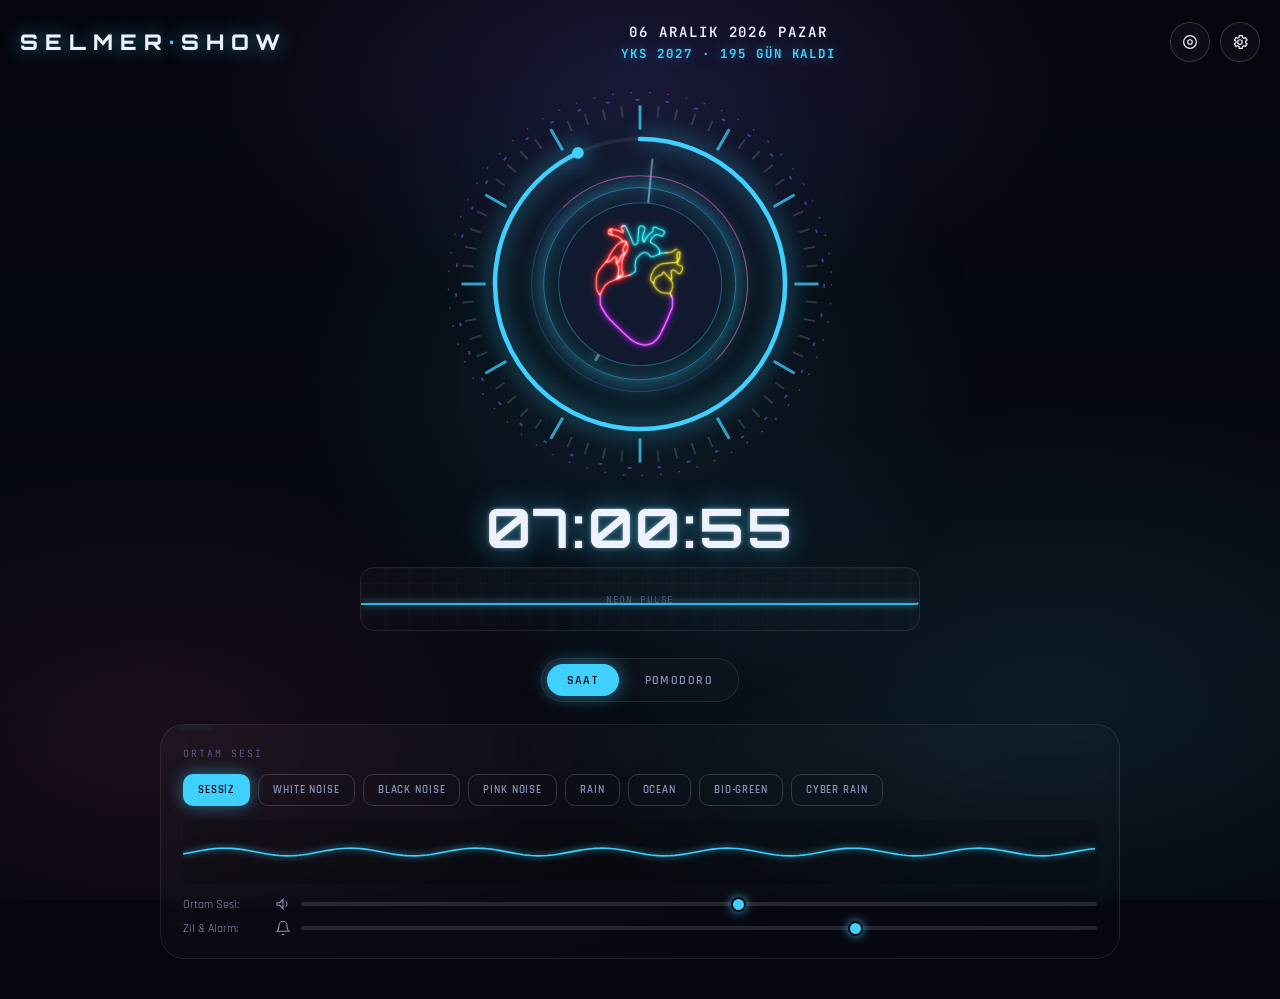
==== commit 9a927da1: "Refactor timer engine, digital sound effects, and Deep Focus finish transition Co-authored-by: Selme" ====
--- a/Pomodoro Clock.html
+++ b/Pomodoro Clock.html
@@ -1894,13 +1894,26 @@
 
 
 
-let totalWorkMs = 0;
-let totalWorkSeconds = 0;
-let sessionBaseWorkMs = 0;
-let sessionStartTs = 0;
-let overtimeStartTs = 0;
 let pomodoroTimeline = [];
 let focusIndex = 1;
+
+function getCurrentSessionElapsedMs(){
+  if(pomodoro.sessionType !== 'focus') return 0;
+  let currentRunMs = 0;
+  if(pomodoro.running && pomodoro.sessionStartTs > 0){
+    currentRunMs = Math.max(0, Date.now() - pomodoro.sessionStartTs);
+  }
+  return (pomodoro.sessionAccumulatedMs || 0) + currentRunMs;
+}
+
+function getTotalWorkSeconds(){
+  const completedSec = pomodoroTimeline
+    .filter(t => t.type === 'focus' && t.status === 'completed')
+    .reduce((acc, t) => acc + (t.elapsedSec || (t.mins * 60)), 0);
+
+  const activeSec = Math.floor(getCurrentSessionElapsedMs() / 1000);
+  return completedSec + activeSec;
+}
 
 function checkDailyReset(){
   const todayKey = getTodayStorageKey() + '_timeline';
@@ -1909,9 +1922,6 @@
 
   if(savedDate !== todayStr){
     // Midnight reset
-    totalWorkMs = 0;
-    totalWorkSeconds = 0;
-    sessionBaseWorkMs = 0;
     pomodoroTimeline = [];
     focusIndex = 1;
     localStorage.setItem('selmer_last_active_date', todayStr);
@@ -1923,10 +1933,6 @@
         pomodoroTimeline = JSON.parse(savedTimeline);
         const completed = pomodoroTimeline.filter(t => t.type === 'focus' && t.status === 'completed');
         focusIndex = completed.length + 1;
-        const completedSec = completed.reduce((acc, t) => acc + (t.elapsedSec || (t.mins * 60)), 0);
-        totalWorkSeconds = completedSec;
-        totalWorkMs = completedSec * 1000;
-        sessionBaseWorkMs = totalWorkMs;
       }
     } catch(e){}
   }
@@ -2875,6 +2881,7 @@
 function renderPomodoro(ts){
   const PRING_BIG_C = 2 * Math.PI * 98;
   const currentTotal = pomodoroTotalMs();
+  const elapsedMs = getCurrentSessionElapsedMs();
 
   let frac = 0;
   let timeStr = '';
@@ -2919,11 +2926,11 @@
   if(dom.pomodoroStartPause) dom.pomodoroStartPause.textContent = btnText;
   if(dom.pomoMainStartPause) dom.pomoMainStartPause.textContent = btnText;
 
-  const showFinish = pomodoro.isOvertime || (pomodoro.running && pomodoro.sessionType === 'focus');
+  const showFinish = (pomodoro.sessionType === 'focus') && (pomodoro.running || elapsedMs > 0 || pomodoro.isOvertime);
   if(dom.pomoFinishBtn) dom.pomoFinishBtn.style.display = showFinish ? 'inline-block' : 'none';
   if(dom.dfFinishBtn) dom.dfFinishBtn.style.display = (showFinish && state.deepFocus) ? 'inline-block' : 'none';
 
-  if(dom.pomoTotalWorkTime) dom.pomoTotalWorkTime.textContent = formatHoursMinutesSeconds(totalWorkSeconds);
+  if(dom.pomoTotalWorkTime) dom.pomoTotalWorkTime.textContent = formatHoursMinutesSeconds(getTotalWorkSeconds());
 }
 
 function _oldRenderPomodoro(){
@@ -2957,7 +2964,7 @@
   
   const nowMs = Date.now();
   const now = new Date(nowMs);
-  const end = new Date(nowMs + pomodoro.focusMin * 60000);
+  const end = new Date(nowMs + (pomodoro.remainingMs || (pomodoro.focusMin * 60000)));
   const startStr = String(now.getHours()).padStart(2,'0') + ':' + String(now.getMinutes()).padStart(2,'0');
   const endStr = String(end.getHours()).padStart(2,'0') + ':' + String(end.getMinutes()).padStart(2,'0');
 
@@ -2995,56 +3002,38 @@
   renderPomodoroTimeline();
 
   pomodoro.running = true;
-  pomodoro.lastTickTs = nowMs;
-  sessionBaseWorkMs = totalWorkMs;
-  sessionStartTs = nowMs;
-  if(pomodoro.isOvertime){
-    overtimeStartTs = nowMs - (pomodoro.overtimeSec * 1000);
-  }
-
-  if(pomodoro.timerMode === 'stopwatch'){
-    pomodoro.startTime = nowMs - pomodoro.elapsedTimeMs;
-  } else {
-    pomodoro.endTime = nowMs + pomodoro.remainingMs;
-  }
+  pomodoro.sessionStartTs = nowMs;
+
+  if(pomodoro.intervalId) clearInterval(pomodoro.intervalId);
   pomodoro.intervalId = setInterval(pomodoroTick, 100);
   renderPomodoro();
 }
+
 function pomodoroPause(){
   if(!pomodoro.running) return;
+  const nowMs = Date.now();
+  if(pomodoro.sessionStartTs > 0){
+    pomodoro.sessionAccumulatedMs = (pomodoro.sessionAccumulatedMs || 0) + (nowMs - pomodoro.sessionStartTs);
+  }
+  pomodoro.sessionStartTs = 0;
   pomodoro.running = false;
+  if(pomodoro.intervalId) clearInterval(pomodoro.intervalId);
+
   playUiSound('pause');
-  const nowMs = Date.now();
-  if(pomodoro.sessionType === 'focus'){
-    totalWorkMs = sessionBaseWorkMs + (nowMs - sessionStartTs);
-    totalWorkSeconds = Math.floor(totalWorkMs / 1000);
-    sessionBaseWorkMs = totalWorkMs;
-  }
-  if(pomodoro.timerMode === 'stopwatch'){
-    pomodoro.elapsedTimeMs = nowMs - pomodoro.startTime;
-  } else {
-    pomodoro.remainingMs = Math.max(0, pomodoro.endTime - nowMs);
-  }
-  clearInterval(pomodoro.intervalId);
   renderPomodoroTimeline();
   renderPomodoro();
 }
+
 function pomodoroReset(){
   playUiSound('reset');
+  if(pomodoro.intervalId) clearInterval(pomodoro.intervalId);
   pomodoro.running = false;
   pomodoro.isOvertime = false;
   pomodoro.overtimeSec = 0;
-  clearInterval(pomodoro.intervalId);
-  if(pomodoro.timerMode === 'stopwatch'){
-    if(pomodoro.elapsedTimeMs > 5000 && typeof recordWorkMinutes === 'function'){
-      recordWorkMinutes(Math.round(pomodoro.elapsedTimeMs / 60000));
-    }
-    pomodoro.elapsedTimeMs = 0;
-  } else {
-    totalWorkMs = sessionBaseWorkMs;
-    totalWorkSeconds = Math.floor(totalWorkMs / 1000);
-    pomodoro.remainingMs = pomodoroTotalMs();
-  }
+  pomodoro.sessionAccumulatedMs = 0;
+  pomodoro.sessionStartTs = 0;
+  pomodoro.remainingMs = pomodoroTotalMs();
+
   pomodoroTimeline.forEach(t => {
     if(t.status === 'active') t.status = 'pending';
   });
@@ -3052,79 +3041,75 @@
   renderPomodoroTimeline();
   renderPomodoro();
 }
+
 function pomodoroTick(){
-  const now = Date.now();
-  pomodoro.lastTickTs = now;
-
-  if(pomodoro.running && pomodoro.sessionType === 'focus'){
-    totalWorkMs = sessionBaseWorkMs + (now - sessionStartTs);
-    totalWorkSeconds = Math.floor(totalWorkMs / 1000);
-  }
-
-  if(pomodoro.timerMode === 'stopwatch'){
-    pomodoro.elapsedTimeMs = now - pomodoro.startTime;
-    renderPomodoro();
-    return;
-  }
-
-  if(pomodoro.isOvertime){
-    if(!overtimeStartTs) overtimeStartTs = now - (pomodoro.overtimeSec * 1000);
-    pomodoro.overtimeSec = (now - overtimeStartTs) / 1000;
-    renderPomodoro();
-    return;
-  }
-
-  pomodoro.remainingMs = Math.max(0, pomodoro.endTime - now);
-  if(pomodoro.remainingMs <= 0){
+  if(!pomodoro.running) return;
+  const targetMs = pomodoroTotalMs();
+  const elapsedMs = getCurrentSessionElapsedMs();
+
+  if(elapsedMs >= targetMs){
+    if(!pomodoro.isOvertime){
+      pomodoro.isOvertime = true;
+      playAlarmSound((dom.dfAlarmSelect && dom.dfAlarmSelect.value) || (dom.pomoAlarmSelect ? dom.pomoAlarmSelect.value : 'chime'));
+      showToast('Etüt Süresi Doldu! Overtime (+00:00) Başladı.');
+    }
     pomodoro.remainingMs = 0;
-    pomodoro.isOvertime = true;
-    overtimeStartTs = now;
+    pomodoro.overtimeSec = Math.floor((elapsedMs - targetMs) / 1000);
+  } else {
+    pomodoro.isOvertime = false;
     pomodoro.overtimeSec = 0;
-    playAlarmSound((dom.dfAlarmSelect && dom.dfAlarmSelect.value) || (dom.pomoAlarmSelect ? dom.pomoAlarmSelect.value : 'chime'));
-    showToast('Etüt Süresi Doldu! Overtime (+00:00) Başladı.');
-  }
+    pomodoro.remainingMs = Math.max(0, targetMs - elapsedMs);
+  }
+
   renderPomodoro();
 }
 
 function handleFinishClick(){
   const wasDeepFocus = state.deepFocus;
 
-  let totalElapsedSec = 0;
-  if(pomodoro.isOvertime){
-    totalElapsedSec = (pomodoro.focusMin * 60) + Math.floor(pomodoro.overtimeSec);
-  } else {
-    const totalMs = pomodoroTotalMs();
-    const doneMs = Math.max(0, totalMs - pomodoro.remainingMs);
-    totalElapsedSec = Math.floor(doneMs / 1000);
-  }
-
-  clearInterval(pomodoro.intervalId);
+  // 1. Calculate final elapsed seconds for this session
+  const elapsedMs = getCurrentSessionElapsedMs();
+  const totalElapsedSec = Math.floor(elapsedMs / 1000);
+
+  // 2. Stop timer and clear active session timing
+  if(pomodoro.intervalId) clearInterval(pomodoro.intervalId);
   pomodoro.running = false;
-  sessionBaseWorkMs = totalWorkMs;
-
-  const totalElapsedMins = Math.max(1, Math.round(totalElapsedSec / 60));
-
-  if(totalElapsedMins > 0){
-    recordWorkMinutes(totalElapsedMins);
-  }
-
+  pomodoro.isOvertime = false;
+  pomodoro.overtimeSec = 0;
+  pomodoro.sessionAccumulatedMs = 0;
+  pomodoro.sessionStartTs = 0;
+
+  // 3. Update active timeline node
   let completedEtutName = 'Etüt';
   let completedEtutIdx = null;
-  if(pomodoroTimeline.length > 0){
-    const activeItem = pomodoroTimeline.find(t => t.status === 'active') || pomodoroTimeline.find(t => t.status !== 'completed') || pomodoroTimeline[pomodoroTimeline.length - 1];
-    if(activeItem){
-      activeItem.status = 'completed';
-      activeItem.endTimeMs = Date.now();
-      activeItem.elapsedSec = totalElapsedSec;
-      completedEtutName = activeItem.name;
-      completedEtutIdx = activeItem.idx;
-    }
-  }
-
+
+  let activeItem = pomodoroTimeline.find(t => t.status === 'active');
+  if(!activeItem) {
+    activeItem = pomodoroTimeline.find(t => t.status === 'pending');
+  }
+  if(!activeItem && pomodoroTimeline.length > 0) {
+    activeItem = pomodoroTimeline[pomodoroTimeline.length - 1];
+  }
+
+  if(activeItem){
+    activeItem.status = 'completed';
+    activeItem.endTimeMs = Date.now();
+    activeItem.elapsedSec = totalElapsedSec;
+    completedEtutName = activeItem.name;
+    completedEtutIdx = activeItem.idx;
+  }
+
+  // 4. Record work minutes for statistics panel if > 0
+  const totalElapsedMins = Math.max(1, Math.round(totalElapsedSec / 60));
+  if(totalElapsedSec > 0){
+    recordWorkMinutes(totalElapsedMins);
+  }
+
+  // 5. Update focusIndex for next session
   const completedCount = pomodoroTimeline.filter(t => t.status === 'completed').length;
   focusIndex = completedCount + 1;
 
-  // Prepare next etüt node as pending
+  // 6. Push next pending etüt node to timeline
   const now = new Date();
   const end = new Date(now.getTime() + pomodoro.focusMin * 60000);
   const startStr = String(now.getHours()).padStart(2,'0') + ':' + String(now.getMinutes()).padStart(2,'0');
@@ -3138,20 +3123,22 @@
     status: 'pending'
   });
 
+  // 7. Exit Deep Focus mode if active, and switch tab to Pomodoro
   if(wasDeepFocus){
     exitDeepFocus();
-    setMode('pomodoro');
-  }
-
+  }
+  setMode('pomodoro');
+
+  // 8. Save timeline and re-render with completion pulse animation
   saveTimelineToStorage();
   renderPomodoroTimeline(completedEtutIdx);
-  showToast(completedEtutName + ' Başarıyla Bitirildi! 🎉');
-
+
+  // 9. Play audio & celebration feedback
   playUiSound('finish');
   triggerCelebrationEffects();
-
-  pomodoro.isOvertime = false;
-  pomodoro.overtimeSec = 0;
+  showToast(completedEtutName + ' Başarıyla Bitirildi! 🎉');
+
+  // 10. Reset remaining time for next session
   pomodoro.remainingMs = pomodoroTotalMs();
   renderPomodoro();
 }
@@ -3206,22 +3193,31 @@
   if(!state.deepFocus) return;
   applyDFCustomizations();
 
+  const totalSec = getTotalWorkSeconds();
+
   if(state.mode === 'pomodoro'){
-    const totalStr = 'TOPLAM ÇALIŞMA: ' + formatHoursMinutesSeconds(totalWorkSeconds);
+    const totalStr = 'TOPLAM ÇALIŞMA: ' + formatHoursMinutesSeconds(totalSec);
     if(dom.dfTotalWorkSub) dom.dfTotalWorkSub.textContent = totalStr;
 
     const sessionLabel = (focusIndex + '. ETÜT') + (pomodoro.running ? ' (ÇALIŞIYOR)' : ' (DURAKLATILDI)');
     if(dom.dfSessionLabel) dom.dfSessionLabel.textContent = sessionLabel;
 
+    let timeDisplayStr = '';
+    if(pomodoro.isOvertime){
+      timeDisplayStr = '+ ' + formatMs(pomodoro.overtimeSec * 1000);
+    } else {
+      timeDisplayStr = formatMs(pomodoro.remainingMs);
+    }
+
     if(state.dfPomoViewMode === 'total'){
-      dom.dfTime.textContent = formatHoursMinutesSeconds(totalWorkSeconds);
+      dom.dfTime.textContent = formatHoursMinutesSeconds(totalSec);
       if(dom.dfTotalWorkSub) dom.dfTotalWorkSub.style.display = 'none';
     } else if(state.dfPomoViewMode === 'countdown'){
-      dom.dfTime.textContent = formatMs(pomodoro.remainingMs);
+      dom.dfTime.textContent = timeDisplayStr;
       if(dom.dfTotalWorkSub) dom.dfTotalWorkSub.style.display = 'none';
     } else {
       // both
-      dom.dfTime.textContent = formatMs(pomodoro.remainingMs);
+      dom.dfTime.textContent = timeDisplayStr;
       if(dom.dfTotalWorkSub) dom.dfTotalWorkSub.style.display = 'block';
     }
   } else {
@@ -3617,8 +3613,13 @@
   if(dom.resetTodayTimelineBtn){
     dom.resetTodayTimelineBtn.addEventListener('click', ()=>{
       if(confirm('Bugünkü etüt çizelgesini ve toplam çalışma süresini sıfırlamak istediğinize emin misiniz?')){
-        totalWorkMs = 0;
-        totalWorkSeconds = 0;
+        pomodoro.running = false;
+        if(pomodoro.intervalId) clearInterval(pomodoro.intervalId);
+        pomodoro.sessionAccumulatedMs = 0;
+        pomodoro.sessionStartTs = 0;
+        pomodoro.isOvertime = false;
+        pomodoro.overtimeSec = 0;
+        pomodoro.remainingMs = pomodoroTotalMs();
         pomodoroTimeline = [];
         focusIndex = 1;
         saveTimelineToStorage();
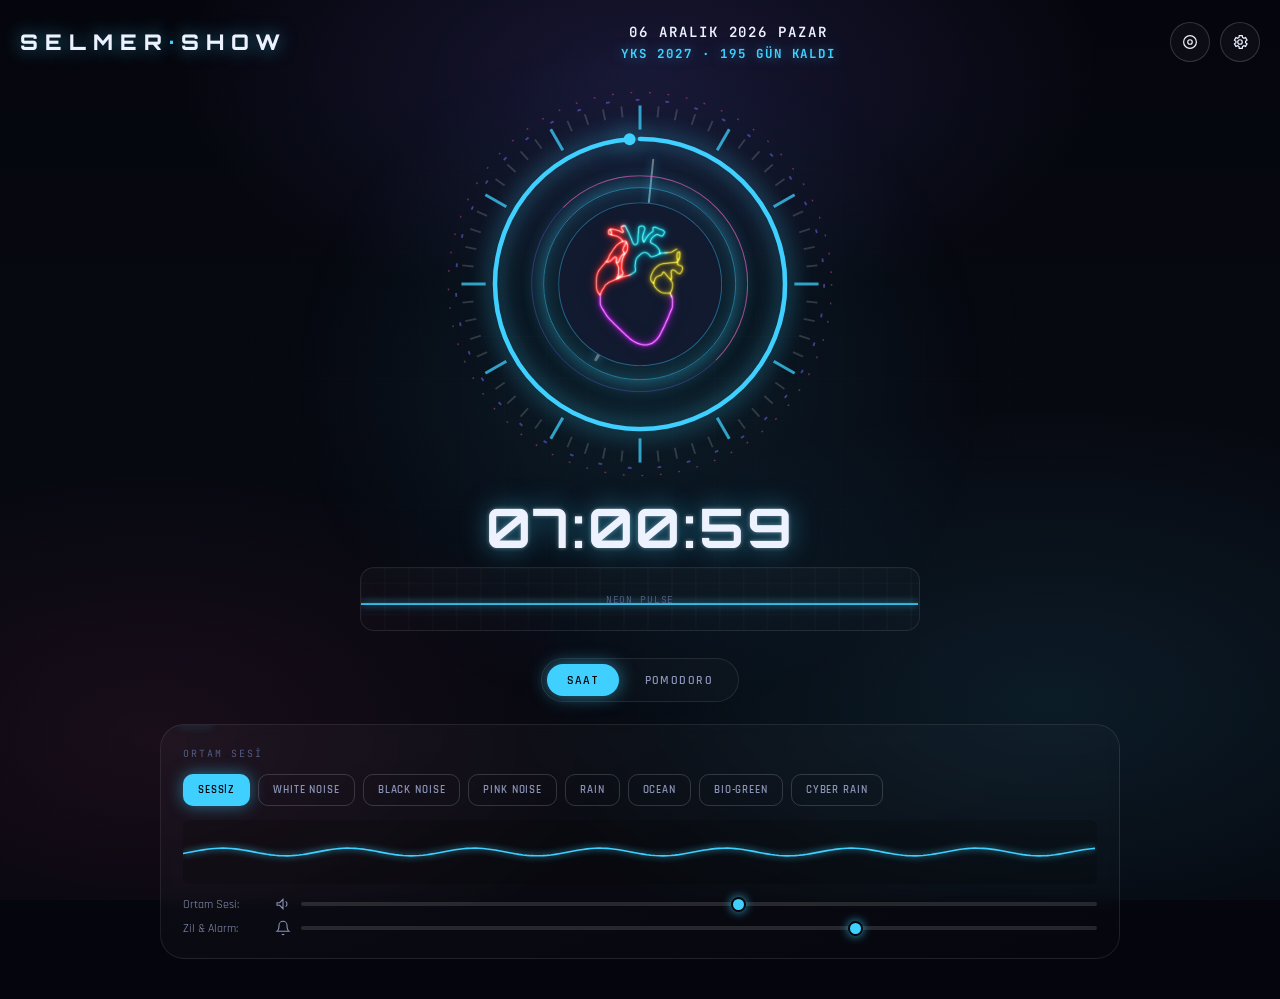
==== commit ab82b4fc: "Feat: Update sound effects, timer sync, deep focus fonts, separate volume levels, and save day modal" ====
--- a/Pomodoro Clock.html
+++ b/Pomodoro Clock.html
@@ -525,6 +525,44 @@
   align-items: center;
   justify-content: center;
   gap: 6px;
+  position: relative;
+}
+.save-day-btn {
+  margin-top: 10px;
+  background: rgba(var(--c1-rgb), 0.2);
+  border: 1px solid var(--c1);
+  color: #fff;
+  padding: 8px 18px;
+  border-radius: var(--radius-m);
+  font-family: inherit;
+  font-size: 0.85rem;
+  font-weight: 600;
+  cursor: pointer;
+  transition: all 0.25s ease;
+  display: inline-flex;
+  align-items: center;
+  gap: 8px;
+}
+.save-day-btn:hover {
+  background: var(--c1);
+  color: #000;
+  box-shadow: 0 0 15px rgba(var(--c1-rgb), 0.6);
+  transform: translateY(-2px);
+}
+.save-day-option-label {
+  display: flex;
+  align-items: center;
+  gap: 12px;
+  padding: 12px 16px;
+  background: rgba(255,255,255,0.04);
+  border: 1px solid rgba(255,255,255,0.1);
+  border-radius: var(--radius-m);
+  cursor: pointer;
+  transition: all 0.2s ease;
+}
+.save-day-option-label:hover, .save-day-option-label.selected {
+  border-color: var(--c1);
+  background: rgba(var(--c1-rgb), 0.15);
 }
 .pomo-top-label {
   font-family: 'JetBrains Mono', monospace;
@@ -1282,6 +1320,7 @@
         <div class="pomo-top-panel">
           <span class="pomo-top-label">TOPLAM ÇALIŞMA SÜRESİ</span>
           <span class="pomo-top-time" id="pomoTotalWorkTime">00s 00dk 00sn</span>
+          <button class="save-day-btn" id="saveDayOpenBtn">💾 Günü Kaydet</button>
         </div>
       </div>
 
@@ -1768,6 +1807,28 @@
   </div>
 </aside>
 
+<!-- SAVE DAY MODAL -->
+<div class="pomo-modal-backdrop" id="saveDayModalBackdrop">
+  <div class="pomo-modal" id="saveDayModal" style="max-width:440px;">
+    <div class="pomo-modal-header">
+      <span>💾 GÜNÜ KAYDET</span>
+      <button class="pomo-modal-close" id="saveDayModalClose">&times;</button>
+    </div>
+    <div class="pomo-config-body" style="gap:16px;">
+      <p style="font-size:0.85rem; color:var(--text-muted); margin:0;">
+        Mevcut çalışma verilerinizi kaydedeceğiniz tarihi seçiniz (Son 3 Gün):
+      </p>
+      <div class="save-day-options" id="saveDayDateOptions" style="display:flex; flex-direction:column; gap:10px;">
+        <!-- Populated via JS -->
+      </div>
+      <div style="display:flex; justify-flex:flex-end; gap:10px; margin-top:10px;">
+        <button class="pomo-type-btn" id="saveDayCancelBtn">İptal</button>
+        <button class="pomo-type-btn active" id="saveDayConfirmBtn">Kaydet</button>
+      </div>
+    </div>
+  </div>
+</div>
+
 <!-- POMODORO CONFIG MODAL -->
 <div class="pomo-modal-backdrop" id="pomoConfigModalBackdrop">
   <div class="pomo-modal" id="pomoConfigModal">
@@ -1850,7 +1911,7 @@
    'focusDurationRange','focusDurationValue','shortBreakRange','shortBreakValue',
    'mode3dToggle','mode3dValue','focusDonutProgress','focusDonutLabel','todayMinutesLabel',
    'weeklyBars','toastContainer','heartPulseToggle','clockOnlyToggle','dfCustomizeBtn','dfCustomPanel','dfCustomClose','dfClockTypeSelect','dfFontSelect','dfPomoFontSelect','dfShowIconToggle','dfOnlyTimeToggle','dfDigitalOnlyToggle','dfClockSettings','dfPomoSettings','dfPomoViewModeSelect','dfPomoShowRingToggle','dfPomoShowIconToggle','dfPomoShowLabelToggle','dfAlarmSelect','dfAlarmTestBtn','dfVolumeSlider','dfAlarmVolumeSlider','dfTotalWorkSub','pomodoroWorkspace','pomoTotalWorkTime','pomoBigProgress','pomoSessionBadge','pomoBigTimeLabel','pomoStatusSub','pomoFocusInput','pomoFocusMinus','pomoFocusPlus','pomoBreakInput','pomoBreakMinus','pomoBreakPlus','pomoTypeDers','pomoTypeMola','pomoMainStartPause','pomoMainReset','pomoAlarmSelect','pomoAlarmTestBtn','pomoTimelineTrack','pomoCompletedCount','pomoRadialFill','pomoBigRingWrap','mainProgressStyleSelect','dfPomoProgressStyleSelect',
-   'pomoLinearBarWrap','pomoLinearBarFill','pomoWaveCanvas','pomoParticlesCanvas','pomoDottedProgress','pomoBorderGlowBox','pomoBorderGlowLine','pomoOpenConfigBtn','pomoConfigModalBackdrop','pomoConfigModal','pomoModalClose','pomoFinishBtn','dfFinishBtn','celebrationCanvas','dfCelebrationToggle','dfCelebrationStyleSelect','mainCelebrationToggle','mainCelebrationStyleSelect','dfScaleSlider','dfAtmosphereSelect','dfScaleWrapper','resetTodayTimelineBtn'
+   'pomoLinearBarWrap','pomoLinearBarFill','pomoWaveCanvas','pomoParticlesCanvas','pomoDottedProgress','pomoBorderGlowBox','pomoBorderGlowLine','pomoOpenConfigBtn','pomoConfigModalBackdrop','pomoConfigModal','pomoModalClose','pomoFinishBtn','dfFinishBtn','celebrationCanvas','dfCelebrationToggle','dfCelebrationStyleSelect','mainCelebrationToggle','mainCelebrationStyleSelect','dfScaleSlider','dfAtmosphereSelect','dfScaleWrapper','resetTodayTimelineBtn','saveDayOpenBtn','saveDayModalBackdrop','saveDayModalClose','saveDayDateOptions','saveDayCancelBtn','saveDayConfirmBtn'
   ].forEach(id => dom[id] = document.getElementById(id));
 }
 
@@ -1909,7 +1970,7 @@
 function getTotalWorkSeconds(){
   const completedSec = pomodoroTimeline
     .filter(t => t.type === 'focus' && t.status === 'completed')
-    .reduce((acc, t) => acc + (t.elapsedSec || (t.mins * 60)), 0);
+    .reduce((acc, t) => acc + (typeof t.elapsedSec === 'number' ? t.elapsedSec : 0), 0);
 
   const activeSec = Math.floor(getCurrentSessionElapsedMs() / 1000);
   return completedSec + activeSec;
@@ -1926,13 +1987,16 @@
     focusIndex = 1;
     localStorage.setItem('selmer_last_active_date', todayStr);
     localStorage.setItem(todayKey, JSON.stringify([]));
-  } else {
+  } else if(pomodoroTimeline.length === 0) {
     try {
       const savedTimeline = localStorage.getItem(todayKey);
       if(savedTimeline){
-        pomodoroTimeline = JSON.parse(savedTimeline);
-        const completed = pomodoroTimeline.filter(t => t.type === 'focus' && t.status === 'completed');
-        focusIndex = completed.length + 1;
+        const parsed = JSON.parse(savedTimeline);
+        if(Array.isArray(parsed) && parsed.length > 0){
+          pomodoroTimeline = parsed;
+          const completed = pomodoroTimeline.filter(t => t.type === 'focus' && t.status === 'completed');
+          focusIndex = completed.length + 1;
+        }
       }
     } catch(e){}
   }
@@ -2028,7 +2092,8 @@
     if(item.status === 'completed'){
       statusText = 'TAMAMLANDI';
     } else if(item.status === 'active'){
-      statusText = pomodoro.running ? 'ÇALIŞIYOR' : 'DURAKLATILDI';
+      const sessionElapsed = getCurrentSessionElapsedMs();
+      statusText = pomodoro.running ? 'ÇALIŞIYOR' : (sessionElapsed > 0 ? 'DURAKLATILDI' : 'HAZIR');
     }
     let durText = item.elapsedSec ? Math.round(item.elapsedSec / 60) + ' dk' : item.mins + ' dk';
 
@@ -2919,7 +2984,8 @@
   if(dom.pomoSessionBadge) dom.pomoSessionBadge.textContent = typeName;
   if(dom.pomodoroSessionType) dom.pomodoroSessionType.textContent = sessionTypeLabel(pomodoro.sessionType);
 
-  const statusStr = pomodoro.isOvertime ? 'FAZLA ÇALIŞMA (+)' : (pomodoro.running ? 'ÇALIŞIYOR' : 'DURAKLATILDI');
+  const sessionElapsed = getCurrentSessionElapsedMs();
+  const statusStr = pomodoro.isOvertime ? 'FAZLA ÇALIŞMA (+)' : (pomodoro.running ? 'ÇALIŞIYOR' : (sessionElapsed > 0 ? 'DURAKLATILDI' : 'HAZIR'));
   if(dom.pomoStatusSub) dom.pomoStatusSub.textContent = statusStr;
 
   const btnText = pomodoro.running ? 'DURAKLAT' : 'BAŞLAT';
@@ -2998,11 +3064,11 @@
     lastItem.breakBeforeMins = breakMins;
   }
 
+  pomodoro.running = true;
+  pomodoro.sessionStartTs = nowMs;
+
   saveTimelineToStorage();
   renderPomodoroTimeline();
-
-  pomodoro.running = true;
-  pomodoro.sessionStartTs = nowMs;
 
   if(pomodoro.intervalId) clearInterval(pomodoro.intervalId);
   pomodoro.intervalId = setInterval(pomodoroTick, 100);
@@ -3199,7 +3265,8 @@
     const totalStr = 'TOPLAM ÇALIŞMA: ' + formatHoursMinutesSeconds(totalSec);
     if(dom.dfTotalWorkSub) dom.dfTotalWorkSub.textContent = totalStr;
 
-    const sessionLabel = (focusIndex + '. ETÜT') + (pomodoro.running ? ' (ÇALIŞIYOR)' : ' (DURAKLATILDI)');
+    const dfSessionElapsed = getCurrentSessionElapsedMs();
+    const sessionLabel = (focusIndex + '. ETÜT') + (pomodoro.running ? ' (ÇALIŞIYOR)' : (dfSessionElapsed > 0 ? ' (DURAKLATILDI)' : ' (HAZIR)'));
     if(dom.dfSessionLabel) dom.dfSessionLabel.textContent = sessionLabel;
 
     let timeDisplayStr = '';
@@ -3258,6 +3325,142 @@
   // dom.dfFocus removed
 }
 
+function getLast3Days(){
+  const days = [];
+  const today = new Date();
+  const dayNames = ['Pazar', 'Pazartesi', 'Salı', 'Çarşamba', 'Perşembe', 'Cuma', 'Cumartesi'];
+  const monthNames = ['Ocak', 'Şubat', 'Mart', 'Nisan', 'Mayıs', 'Haziran', 'Temmuz', 'Ağustos', 'Eylül', 'Ekim', 'Kasım', 'Aralık'];
+
+  for(let i = 0; i < 3; i++){
+    const d = new Date(today);
+    d.setDate(today.getDate() - i);
+
+    const isoKey = d.getFullYear() + '_' + String(d.getMonth()+1).padStart(2,'0') + '_' + String(d.getDate()).padStart(2,'0');
+    const dateDisplay = d.getDate() + ' ' + monthNames[d.getMonth()] + ' ' + d.getFullYear() + ' (' + dayNames[d.getDay()] + ')';
+
+    let tag = 'Bugün';
+    if(i === 1) tag = 'Dün';
+    if(i === 2) tag = '2 Gün Önce';
+
+    days.push({
+      index: i,
+      isoKey: isoKey,
+      tag: tag,
+      dateDisplay: dateDisplay
+    });
+  }
+  return days;
+}
+
+function openSaveDayModal(){
+  if(!dom.saveDayDateOptions) return;
+  dom.saveDayDateOptions.innerHTML = '';
+
+  const days = getLast3Days();
+  const currentTotalSec = getTotalWorkSeconds();
+  const timeFormatted = formatHoursMinutesSeconds(currentTotalSec);
+
+  days.forEach((day, idx) => {
+    const label = document.createElement('label');
+    label.className = 'save-day-option-label' + (idx === 0 ? ' selected' : '');
+    label.innerHTML = `
+      <input type="radio" name="saveDayDate" value="${day.isoKey}" ${idx === 0 ? 'checked' : ''} style="accent-color:var(--c1);">
+      <div style="display:flex; flex-direction:column; gap:2px;">
+        <span style="font-weight:700; color:var(--text); font-size:0.9rem;">${day.tag} - ${day.dateDisplay}</span>
+        <span style="font-size:0.8rem; color:var(--text-muted);">Kaydedilecek Süre: ${timeFormatted}</span>
+      </div>
+    `;
+
+    label.addEventListener('click', () => {
+      document.querySelectorAll('.save-day-option-label').forEach(el => el.classList.remove('selected'));
+      label.classList.add('selected');
+    });
+
+    dom.saveDayDateOptions.appendChild(label);
+  });
+
+  if(dom.saveDayModalBackdrop) dom.saveDayModalBackdrop.classList.add('open');
+}
+
+function confirmSaveDay(){
+  const selectedRadio = document.querySelector('input[name="saveDayDate"]:checked');
+  if(!selectedRadio){
+    showToast('Lütfen bir tarih seçiniz!');
+    return;
+  }
+  const isoKey = selectedRadio.value;
+  const totalSec = getTotalWorkSeconds();
+  const mins = Math.round(totalSec / 60);
+
+  try {
+    const storageKey = 'selmer_focus_' + isoKey;
+    const prevMins = parseInt(localStorage.getItem(storageKey) || '0', 10);
+    const newMins = prevMins + mins;
+    localStorage.setItem(storageKey, newMins);
+
+    const recordKey = 'selmer_record_' + isoKey;
+    const recordData = {
+      isoKey: isoKey,
+      totalWorkSeconds: totalSec,
+      completedEtuts: pomodoroTimeline.filter(t => t.status === 'completed'),
+      savedAt: new Date().toISOString()
+    };
+    localStorage.setItem(recordKey, JSON.stringify(recordData));
+
+    if(isoKey === getTodayStorageKey().replace('selmer_focus_','')){
+      todayFocusMinutes = newMins;
+      renderDataPanel();
+    }
+  } catch(e){}
+
+  showToast('Veriler başarıyla kaydedildi! 💾');
+  if(dom.saveDayModalBackdrop) dom.saveDayModalBackdrop.classList.remove('open');
+}
+
+function saveSettingsToStorage(){
+  try {
+    const settings = {
+      volume: dom.volumeSlider ? dom.volumeSlider.value : 0.4,
+      alarmVolume: dom.alarmVolumeSlider ? dom.alarmVolumeSlider.value : 0.7,
+      preset: state.preset || 'deepSynth',
+      theme: state.theme || 'cyberpunkBlue',
+      profile: state.profile || 'neon2',
+      dfFont: state.dfFont,
+      progressStyle: state.progressStyle,
+      dfPomoViewMode: state.dfPomoViewMode,
+      focusMin: pomodoro.focusMin,
+      shortMin: pomodoro.shortMin,
+      pomoAlarm: dom.pomoAlarmSelect ? dom.pomoAlarmSelect.value : 'chime'
+    };
+    localStorage.setItem('selmer_app_settings', JSON.stringify(settings));
+  } catch(e){}
+}
+
+function loadSettingsFromStorage(){
+  try {
+    const raw = localStorage.getItem('selmer_app_settings');
+    if(!raw) return;
+    const s = JSON.parse(raw);
+    if(s.volume !== undefined && dom.volumeSlider) { dom.volumeSlider.value = s.volume; if(dom.dfVolumeSlider) dom.dfVolumeSlider.value = s.volume; }
+    if(s.alarmVolume !== undefined && dom.alarmVolumeSlider) { dom.alarmVolumeSlider.value = s.alarmVolume; if(dom.dfAlarmVolumeSlider) dom.dfAlarmVolumeSlider.value = s.alarmVolume; }
+    if(s.theme) applyTheme(s.theme);
+    if(s.profile) applyProfile(s.profile);
+    if(s.dfFont) {
+      state.dfFont = s.dfFont;
+      if(dom.dfFontSelect) dom.dfFontSelect.value = s.dfFont;
+      if(dom.dfPomoFontSelect) dom.dfPomoFontSelect.value = s.dfFont;
+    }
+    if(s.progressStyle) applyProgressStyle(s.progressStyle);
+    if(s.dfPomoViewMode) state.dfPomoViewMode = s.dfPomoViewMode;
+    if(s.focusMin && dom.pomoFocusInput) { pomodoro.focusMin = parseInt(s.focusMin, 10); dom.pomoFocusInput.value = s.focusMin; }
+    if(s.shortMin && dom.pomoBreakInput) { pomodoro.shortMin = parseInt(s.shortMin, 10); dom.pomoBreakInput.value = s.shortMin; }
+    if(s.pomoAlarm) {
+      if(dom.pomoAlarmSelect) dom.pomoAlarmSelect.value = s.pomoAlarm;
+      if(dom.dfAlarmSelect) dom.dfAlarmSelect.value = s.pomoAlarm;
+    }
+  } catch(e){}
+}
+
 function getTodayStorageKey(){
   const d=new Date();
   return 'selmer_focus_' + d.getFullYear() + '_' + String(d.getMonth()+1).padStart(2,'0') + '_' + String(d.getDate()).padStart(2,'0');
@@ -3610,6 +3813,16 @@
       if(dom.deepFocusOverlay) dom.deepFocusOverlay.setAttribute('data-atmosphere', dom.dfAtmosphereSelect.value);
     });
   }
+  if(dom.saveDayOpenBtn) dom.saveDayOpenBtn.addEventListener('click', openSaveDayModal);
+  if(dom.saveDayModalClose) dom.saveDayModalClose.addEventListener('click', ()=>{ if(dom.saveDayModalBackdrop) dom.saveDayModalBackdrop.classList.remove('open'); });
+  if(dom.saveDayCancelBtn) dom.saveDayCancelBtn.addEventListener('click', ()=>{ if(dom.saveDayModalBackdrop) dom.saveDayModalBackdrop.classList.remove('open'); });
+  if(dom.saveDayConfirmBtn) dom.saveDayConfirmBtn.addEventListener('click', confirmSaveDay);
+  if(dom.saveDayModalBackdrop){
+    dom.saveDayModalBackdrop.addEventListener('click', (e)=>{
+      if(e.target === dom.saveDayModalBackdrop) dom.saveDayModalBackdrop.classList.remove('open');
+    });
+  }
+
   if(dom.resetTodayTimelineBtn){
     dom.resetTodayTimelineBtn.addEventListener('click', ()=>{
       if(confirm('Bugünkü etüt çizelgesini ve toplam çalışma süresini sıfırlamak istediğinize emin misiniz?')){
@@ -3690,6 +3903,7 @@
   dom.profileThumbY2026.src=ASSETS.y2026;
   buildTicks();
   setupRings();
+  loadSettingsFromStorage();
   applyProfile(state.profile);
   applyMode3D(true);
   wireEvents();
